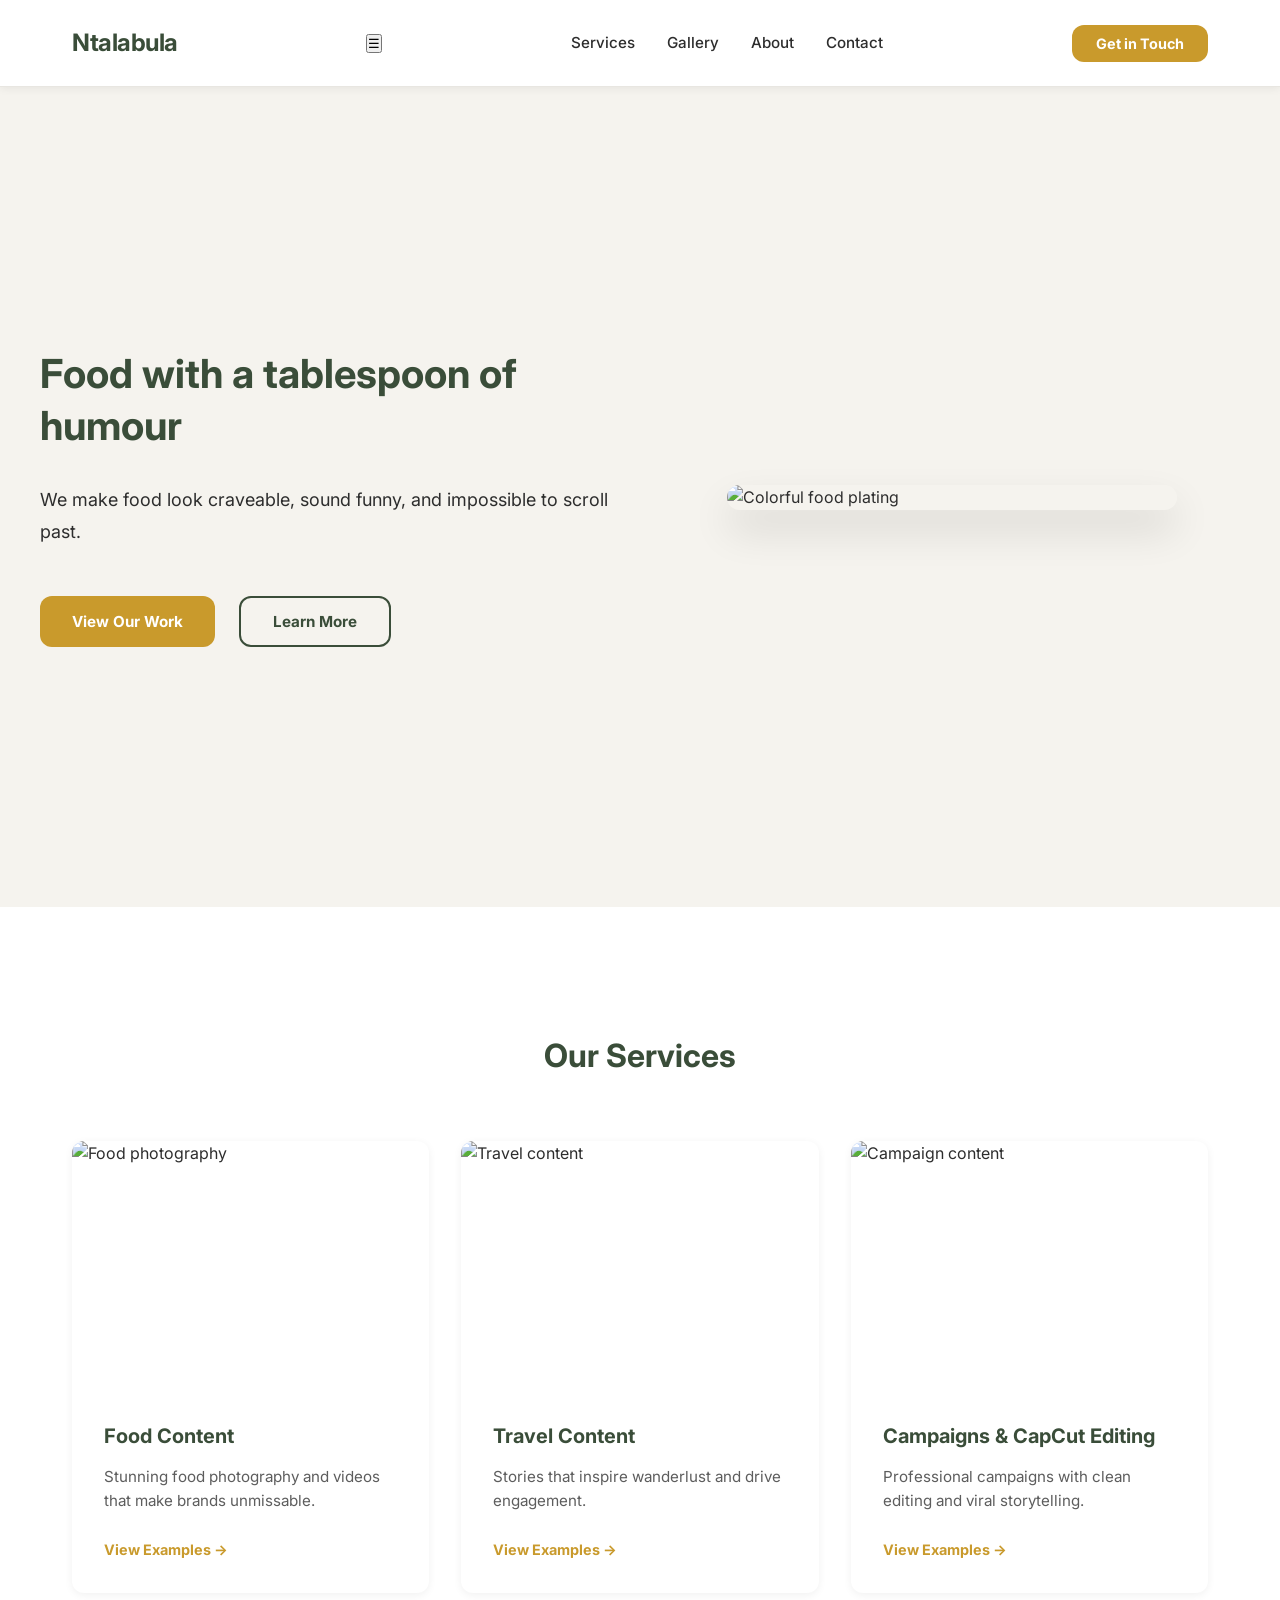
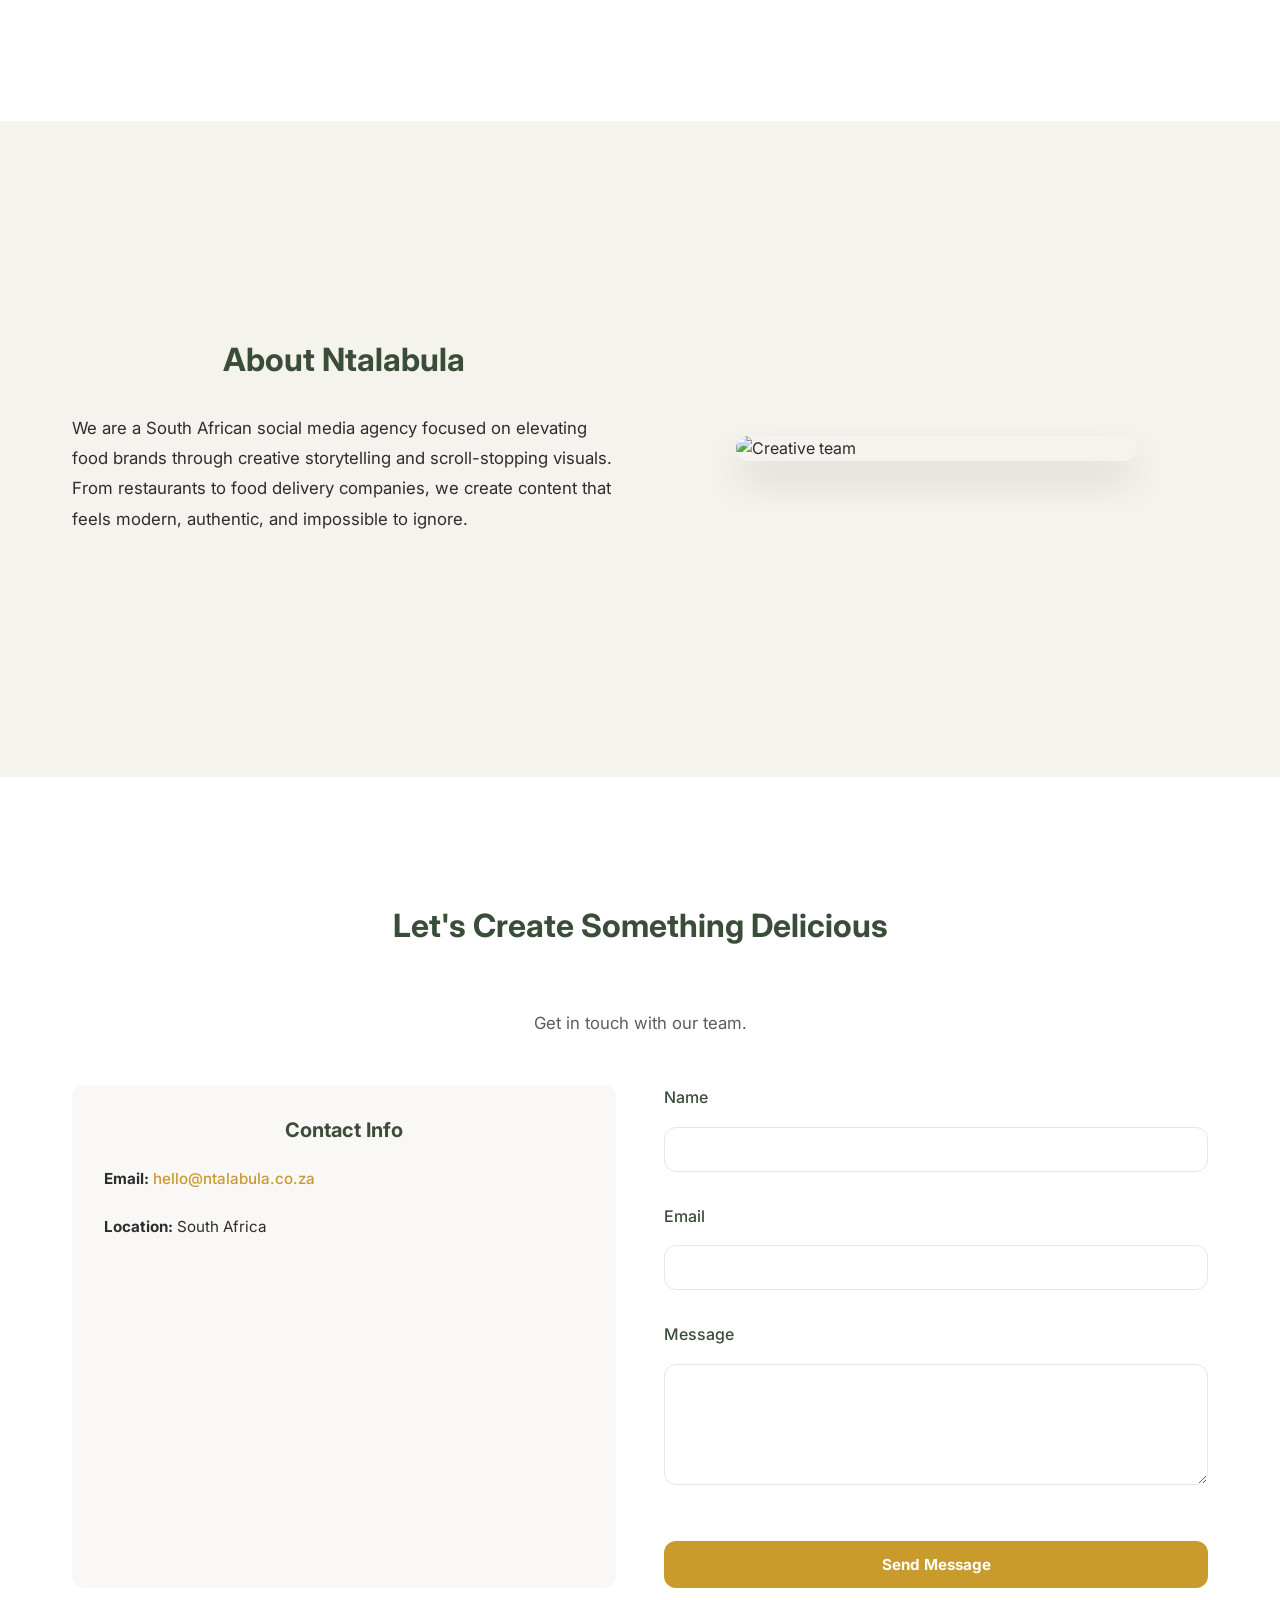
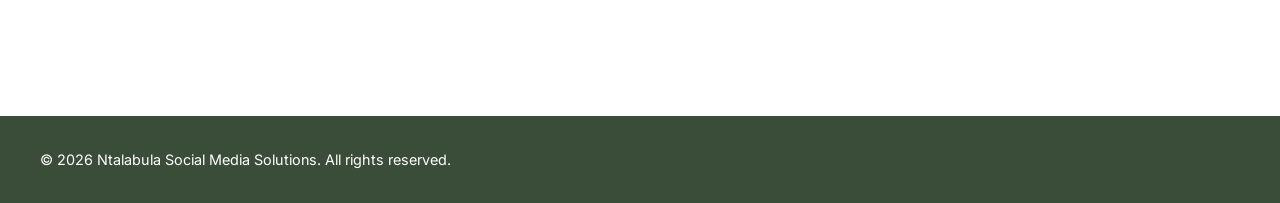
==== index.html @ 38049624 "Refactor HTML structure and comments for clarity" ====
<!DOCTYPE html>
<html lang="en">
<head>
    <meta charset="UTF-8">
    <meta name="viewport" content="width=device-width, initial-scale=1.0">
    <title>Ntalabula Social Media Solutions - Food Content Agency</title>

    <!-- Google Font -->
    <link rel="preconnect" href="https://fonts.googleapis.com">
    <link rel="preconnect" href="https://fonts.gstatic.com" crossorigin>
    <link href="https://fonts.googleapis.com/css2?family=Inter:wght@400;500;700&display=swap" rel="stylesheet">

    <!-- CSS -->
    <link rel="stylesheet" href="styles.css">
</head>

<body>

    <!-- HEADER -->
    <header class="header">
        <nav class="nav-container">

            <!-- Logo -->
            <div class="logo">Ntalabula</div>

            <!-- Hamburger Menu Button -->
            <button class="menu-toggle" id="menuToggle">
                ☰
            </button>

            <!-- Navigation Links -->
            <ul class="nav-links" id="navLinks">
                <li><a href="#services" class="nav-link">Services</a></li>
                <li><a href="gallery.html" class="nav-link">Gallery</a></li>
                <li><a href="#about" class="nav-link">About</a></li>
                <li><a href="#contact" class="nav-link">Contact</a></li>
            </ul>

            <!-- CTA Button -->
            <button
                class="cta-button"
                onclick="document.getElementById('contact').scrollIntoView({ behavior: 'smooth' })">
                Get in Touch
            </button>

        </nav>
    </header>

    <!-- HERO SECTION -->
    <section id="hero" class="hero">

        <div class="hero-wrapper">

            <!-- Hero Text -->
            <div class="hero-content">

                <h1 class="hero-title">
                    Food with a tablespoon of humour
                </h1>

                <p class="hero-subtitle">
                    We make food look craveable, sound funny,
                    and impossible to scroll past.
                </p>

                <div class="hero-buttons">

                    <button
                        class="btn-primary"
                        onclick="document.getElementById('services').scrollIntoView({ behavior: 'smooth' })">

                        View Our Work
                    </button>

                    <button
                        class="btn-secondary"
                        onclick="document.getElementById('about').scrollIntoView({ behavior: 'smooth' })">

                        Learn More
                    </button>

                </div>

            </div>

            <!-- Hero Image -->
            <div class="hero-image">

                <img
                    src="https://images.unsplash.com/photo-1495521821757-a1efb6729352?w=500&h=500&fit=crop"
                    alt="Colorful food plating"
                    class="hero-img">

            </div>

        </div>

    </section>

    <!-- SERVICES -->
    <section id="services" class="services">

        <div class="section-wrapper">

            <h2 class="section-title">Our Services</h2>

            <div class="services-grid">

                <!-- Card 1 -->
                <div class="service-card">

                    <img
                        src="https://images.unsplash.com/photo-1504674900149-731c6541e5d9?w=400&h=300&fit=crop"
                        alt="Food photography"
                        class="service-image">

                    <div class="service-content">

                        <h3 class="service-title">Food Content</h3>

                        <p class="service-description">
                            Stunning food photography and videos
                            that make brands unmissable.
                        </p>

                        <a href="gallery.html" class="service-link">
                            View Examples →
                        </a>

                    </div>

                </div>

                <!-- Card 2 -->
                <div class="service-card">

                    <img
                        src="https://images.unsplash.com/photo-1488646953014-85cb44e25828?w=400&h=300&fit=crop"
                        alt="Travel content"
                        class="service-image">

                    <div class="service-content">

                        <h3 class="service-title">Travel Content</h3>

                        <p class="service-description">
                            Stories that inspire wanderlust
                            and drive engagement.
                        </p>

                        <a href="gallery.html" class="service-link">
                            View Examples →
                        </a>

                    </div>

                </div>

                <!-- Card 3 -->
                <div class="service-card">

                    <img
                        src="https://images.unsplash.com/photo-1516738901601-eab0b2e9e6bd?w=400&h=300&fit=crop"
                        alt="Campaign content"
                        class="service-image">

                    <div class="service-content">

                        <h3 class="service-title">
                            Campaigns & CapCut Editing
                        </h3>

                        <p class="service-description">
                            Professional campaigns with
                            clean editing and viral storytelling.
                        </p>

                        <a href="gallery.html" class="service-link">
                            View Examples →
                        </a>

                    </div>

                </div>

            </div>

        </div>

    </section>

    <!-- ABOUT -->
    <section id="about" class="about">

        <div class="section-wrapper about-wrapper">

            <!-- Text -->
            <div class="about-content">

                <h2 class="section-title">
                    About Ntalabula
                </h2>

                <p class="about-text">

                    We are a South African social media agency
                    focused on elevating food brands through
                    creative storytelling and scroll-stopping visuals.

                    From restaurants to food delivery companies,
                    we create content that feels modern, authentic,
                    and impossible to ignore.

                </p>

            </div>

            <!-- Image -->
            <div class="about-visual">

                <img
                    src="https://images.unsplash.com/photo-1556740733-2da063256c94?w=500&h=500&fit=crop"
                    alt="Creative team"
                    class="about-img">

            </div>

        </div>

    </section>

    <!-- CONTACT -->
    <section id="contact" class="contact">

        <div class="section-wrapper contact-wrapper">

            <h2 class="section-title">
                Let's Create Something Delicious
            </h2>

            <p class="contact-subtitle">
                Get in touch with our team.
            </p>

            <div class="contact-content">

                <!-- Info -->
                <div class="contact-info">

                    <h3>Contact Info</h3>

                    <p>
                        <strong>Email:</strong>
                        <a href="mailto:hello@ntalabula.co.za">
                            hello@ntalabula.co.za
                        </a>
                    </p>

                    <p>
                        <strong>Location:</strong>
                        South Africa
                    </p>

                </div>

                <!-- Form -->
                <form class="contact-form" id="contactForm">

                    <div class="form-group">
                        <label for="name">Name</label>

                        <input
                            type="text"
                            id="name"
                            name="name"
                            required>
                    </div>

                    <div class="form-group">
                        <label for="email">Email</label>

                        <input
                            type="email"
                            id="email"
                            name="email"
                            required>
                    </div>

                    <div class="form-group">
                        <label for="message">Message</label>

                        <textarea
                            id="message"
                            name="message"
                            rows="5"
                            required>
                        </textarea>
                    </div>

                    <button type="submit" class="btn-primary">
                        Send Message
                    </button>

                </form>

            </div>

        </div>

    </section>

    <!-- FOOTER -->
    <footer class="footer">

        <div class="footer-content">

            <p>
                &copy; 2026 Ntalabula Social Media Solutions.
                All rights reserved.
            </p>

        </div>

    </footer>

    <!-- JavaScript -->
    <script src="script.js"></script>

</body>
</html>
---- styles.css ----
/* ============================================
   CSS Variables & Root Styles
   ============================================ */
:root {
    --color-bg: #F5F3EE;
    --color-heading: #3A4D39;
    --color-accent: #C99A2C;
    --color-text: #2D2D2D;
    --color-white: #FFFFFF;
    --color-light-grey: #F9F8F6;
    --color-border: #E8E6E1;
    
    --font-family: 'Inter', sans-serif;
    --font-weight-regular: 400;
    --font-weight-medium: 500;
    --font-weight-bold: 700;
    
    --spacing-xs: 8px;
    --spacing-sm: 16px;
    --spacing-md: 24px;
    --spacing-lg: 32px;
    --spacing-xl: 48px;
    --spacing-2xl: 64px;
    
    --border-radius: 12px;
    --transition: all 0.3s ease;
    --shadow-subtle: 0 2px 8px rgba(0, 0, 0, 0.06);
    --shadow-card: 0 4px 12px rgba(0, 0, 0, 0.08);
}

/* ============================================
   Reset & Global Styles
   ============================================ */
* {
    margin: 0;
    padding: 0;
    box-sizing: border-box;
}

html {
    scroll-behavior: smooth;
}

body {
    font-family: var(--font-family);
    font-size: 16px;
    font-weight: var(--font-weight-regular);
    line-height: 1.6;
    color: var(--color-text);
    background-color: var(--color-bg);
}

/* ============================================
   Typography
   ============================================ */
h1, h2, h3, h4, h5, h6 {
    font-weight: var(--font-weight-bold);
    color: var(--color-heading);
    line-height: 1.3;
    margin-bottom: var(--spacing-md);
}

h1 {
    font-size: 2.5rem;
}

h2 {
    font-size: 2rem;
}

h3 {
    font-size: 1.25rem;
}

p {
    margin-bottom: var(--spacing-md);
}

a {
    color: var(--color-accent);
    text-decoration: none;
    transition: var(--transition);
}

a:hover {
    opacity: 0.8;
}

/* ============================================
   Header & Navigation
   ============================================ */
.header {
    position: sticky;
    top: 0;
    z-index: 1000;
    background-color: var(--color-white);
    border-bottom: 1px solid var(--color-border);
    box-shadow: var(--shadow-subtle);
}

.nav-container {
    display: flex;
    justify-content: space-between;
    align-items: center;
    padding: var(--spacing-md) var(--spacing-lg);
    max-width: 1200px;
    margin: 0 auto;
}

.logo {
    font-size: 1.5rem;
    font-weight: var(--font-weight-bold);
    color: var(--color-heading);
    letter-spacing: -0.5px;
}

.nav-links {
    display: flex;
    list-style: none;
    gap: var(--spacing-lg);
    align-items: center;
}

.nav-link {
    font-size: 0.95rem;
    font-weight: var(--font-weight-medium);
    color: var(--color-text);
    transition: var(--transition);
}

.nav-link:hover {
    color: var(--color-accent);
}

.cta-button {
    background-color: var(--color-accent);
    color: var(--color-white);
    border: none;
    padding: 10px 24px;
    border-radius: var(--border-radius);
    font-weight: var(--font-weight-bold);
    font-size: 0.9rem;
    cursor: pointer;
    transition: var(--transition);
    font-family: var(--font-family);
}

.cta-button:hover {
    background-color: #b8892a;
    transform: translateY(-2px);
    box-shadow: var(--shadow-card);
}

.cta-button:active {
    transform: translateY(0);
}

/* ============================================
   Hero Section
   ============================================ */
.hero {
    padding: var(--spacing-2xl) var(--spacing-lg);
    background-color: var(--color-bg);
    display: flex;
    align-items: center;
    justify-content: center;
    min-height: calc(100vh - 80px);
}

.hero-wrapper {
    display: grid;
    grid-template-columns: 1fr 1fr;
    gap: var(--spacing-xl);
    align-items: center;
    max-width: 1200px;
    width: 100%;
}

.hero-content {
    max-width: 600px;
}

.hero-image {
    display: flex;
    align-items: center;
    justify-content: center;
}

.hero-img {
    width: 100%;
    max-width: 450px;
    height: auto;
    border-radius: 16px;
    box-shadow: 0 20px 40px rgba(0, 0, 0, 0.12);
    object-fit: cover;
}

.hero-title {
    margin-bottom: var(--spacing-lg);
    color: var(--color-heading);
}

.hero-title {
    margin-bottom: var(--spacing-lg);
    color: var(--color-heading);
}

.hero-subtitle {
    font-size: 1.125rem;
    color: var(--color-text);
    margin-bottom: var(--spacing-xl);
    line-height: 1.8;
}

.hero-buttons {
    display: flex;
    gap: var(--spacing-md);
    flex-wrap: wrap;
}

/* ============================================
   Buttons
   ============================================ */
.btn-primary, .btn-secondary {
    font-family: var(--font-family);
    font-weight: var(--font-weight-bold);
    font-size: 0.95rem;
    padding: 14px 32px;
    border-radius: var(--border-radius);
    border: none;
    cursor: pointer;
    transition: var(--transition);
    text-decoration: none;
    display: inline-block;
}

.btn-primary {
    background-color: var(--color-accent);
    color: var(--color-white);
}

.btn-primary:hover {
    background-color: #b8892a;
    transform: translateY(-2px);
    box-shadow: var(--shadow-card);
}

.btn-primary:active {
    transform: translateY(0);
}

.btn-secondary {
    background-color: transparent;
    color: var(--color-heading);
    border: 2px solid var(--color-heading);
}

.btn-secondary:hover {
    background-color: var(--color-heading);
    color: var(--color-white);
    transform: translateY(-2px);
}

.btn-secondary:active {
    transform: translateY(0);
}

/* ============================================
   Sections
   ============================================ */
.section-wrapper {
    max-width: 1200px;
    margin: 0 auto;
    padding: var(--spacing-2xl) var(--spacing-lg);
}

.section-title {
    text-align: center;
    margin-bottom: var(--spacing-2xl);
}

/* ============================================
   Services Section
   ============================================ */
.services {
    background-color: var(--color-white);
    padding: var(--spacing-2xl) 0;
}

.services-grid {
    display: grid;
    grid-template-columns: repeat(auto-fit, minmax(300px, 1fr));
    gap: var(--spacing-lg);
}

.service-card {
    background-color: var(--color-white);
    border-radius: var(--border-radius);
    box-shadow: var(--shadow-subtle);
    transition: var(--transition);
    overflow: hidden;
    display: flex;
    flex-direction: column;
}

.service-card:hover {
    transform: translateY(-8px);
    box-shadow: var(--shadow-card);
}

.service-image {
    width: 100%;
    height: 250px;
    object-fit: cover;
    display: block;
}

.service-content {
    padding: var(--spacing-lg);
    text-align: left;
    display: flex;
    flex-direction: column;
    flex-grow: 1;
}

.service-title {
    margin-bottom: var(--spacing-sm);
}

.service-description {
    font-size: 0.95rem;
    color: #5D5D5D;
    margin-bottom: var(--spacing-md);
}

.service-link {
    color: var(--color-accent);
    font-weight: var(--font-weight-bold);
    font-size: 0.9rem;
    text-decoration: none;
    display: inline-flex;
    align-items: center;
    transition: var(--transition);
    margin-top: auto;
}

.service-link:hover {
    transform: translateX(4px);
}

/* ============================================
   About Section
   ============================================ */
.about {
    background-color: var(--color-bg);
    padding: var(--spacing-2xl) 0;
}

.about-wrapper {
    display: grid;
    grid-template-columns: 1fr 1fr;
    gap: var(--spacing-xl);
    align-items: center;
}

.about-content h2 {
    margin-bottom: var(--spacing-lg);
}

.about-text {
    font-size: 1.05rem;
    line-height: 1.8;
    color: var(--color-text);
}

.about-visual {
    display: flex;
    align-items: center;
    justify-content: center;
    min-height: 400px;
}

.about-img {
    width: 100%;
    max-width: 400px;
    height: auto;
    border-radius: 16px;
    box-shadow: 0 20px 40px rgba(0, 0, 0, 0.12);
    object-fit: cover;
}

/* ============================================
   Contact Section
   ============================================ */
.contact {
    background-color: var(--color-white);
    padding: var(--spacing-2xl) 0;
}

.contact-wrapper {
    text-align: center;
}

.contact-subtitle {
    font-size: 1.05rem;
    color: #5D5D5D;
    margin-bottom: var(--spacing-xl);
}

.contact-content {
    display: grid;
    grid-template-columns: 1fr 1fr;
    gap: var(--spacing-xl);
    margin-top: var(--spacing-xl);
}

.contact-info {
    text-align: left;
    padding: var(--spacing-lg);
    background-color: var(--color-light-grey);
    border-radius: var(--border-radius);
}

.contact-info h3 {
    margin-bottom: var(--spacing-md);
    text-align: center;
}

.contact-info p {
    margin-bottom: var(--spacing-md);
    font-size: 0.95rem;
}

.contact-info a {
    color: var(--color-accent);
    font-weight: var(--font-weight-medium);
}

.map-container {
    width: 100%;
    display: flex;
    align-items: center;
    justify-content: center;
}

/* ============================================
   Gallery Page Styles
   ============================================ */
.gallery-header {
    background: linear-gradient(135deg, var(--color-bg) 0%, rgba(201, 154, 44, 0.05) 100%);
    padding: var(--spacing-2xl) var(--spacing-lg);
    text-align: center;
}

.gallery-title {
    margin-bottom: var(--spacing-md);
}

.gallery-subtitle {
    font-size: 1.05rem;
    color: #5D5D5D;
    max-width: 600px;
    margin: 0 auto;
}

.gallery-filters {
    background-color: var(--color-white);
    padding: var(--spacing-lg);
    border-bottom: 1px solid var(--color-border);
    position: sticky;
    top: 80px;
    z-index: 100;
}

.filter-tabs {
    display: flex;
    justify-content: center;
    gap: var(--spacing-md);
    flex-wrap: wrap;
}

.filter-tab {
    padding: 10px 20px;
    border: 2px solid var(--color-border);
    background-color: var(--color-white);
    color: var(--color-text);
    border-radius: var(--border-radius);
    font-weight: var(--font-weight-medium);
    font-size: 0.9rem;
    cursor: pointer;
    transition: var(--transition);
    font-family: var(--font-family);
}

.filter-tab:hover {
    border-color: var(--color-accent);
    color: var(--color-accent);
}

.filter-tab.active {
    background-color: var(--color-accent);
    color: var(--color-white);
    border-color: var(--color-accent);
}

.gallery-section {
    background-color: var(--color-bg);
    padding: var(--spacing-2xl) 0;
}

.gallery-grid {
    display: grid;
    grid-template-columns: repeat(auto-fill, minmax(300px, 1fr));
    gap: var(--spacing-lg);
}

.gallery-item {
    background-color: var(--color-white);
    border-radius: var(--border-radius);
    overflow: hidden;
    box-shadow: var(--shadow-subtle);
    transition: var(--transition);
    display: flex;
    flex-direction: column;
}

.gallery-item:hover {
    transform: translateY(-8px);
    box-shadow: var(--shadow-card);
}

.gallery-image-wrapper {
    position: relative;
    overflow: hidden;
    height: 280px;
}

.gallery-image {
    width: 100%;
    height: 100%;
    object-fit: cover;
    transition: var(--transition);
}

.gallery-item:hover .gallery-image {
    transform: scale(1.08);
}

.gallery-overlay {
    position: absolute;
    top: 0;
    left: 0;
    right: 0;
    bottom: 0;
    background-color: rgba(58, 77, 57, 0.7);
    display: flex;
    align-items: center;
    justify-content: center;
    opacity: 0;
    transition: var(--transition);
}

.gallery-item:hover .gallery-overlay {
    opacity: 1;
}

.gallery-label {
    background-color: var(--color-accent);
    color: var(--color-white);
    padding: 8px 16px;
    border-radius: 20px;
    font-weight: var(--font-weight-bold);
    font-size: 0.85rem;
}

.gallery-info {
    padding: var(--spacing-lg);
    flex-grow: 1;
    display: flex;
    flex-direction: column;
}

.gallery-info h3 {
    margin-bottom: var(--spacing-sm);
    font-size: 1.1rem;
}

.gallery-info p {
    font-size: 0.9rem;
    color: #5D5D5D;
    margin-bottom: 0;
}

.gallery-cta {
    background-color: var(--color-white);
    padding: var(--spacing-2xl) var(--spacing-lg);
    text-align: center;
}

.gallery-cta h2 {
    margin-bottom: var(--spacing-md);
}

.gallery-cta p {
    font-size: 1.05rem;
    color: #5D5D5D;
    margin-bottom: var(--spacing-xl);
    max-width: 600px;
    margin-left: auto;
    margin-right: auto;
}

/* ============================================
   Contact Form
   ============================================ */
.contact-form {
    text-align: left;
}

.form-group {
    margin-bottom: var(--spacing-lg);
    display: flex;
    flex-direction: column;
}

.form-group label {
    font-weight: var(--font-weight-medium);
    margin-bottom: var(--spacing-sm);
    color: var(--color-heading);
}

.form-group input,
.form-group textarea {
    padding: 12px 16px;
    border: 1px solid var(--color-border);
    border-radius: var(--border-radius);
    font-family: var(--font-family);
    font-size: 0.95rem;
    color: var(--color-text);
    transition: var(--transition);
    background-color: var(--color-white);
}

.form-group input:focus,
.form-group textarea:focus {
    outline: none;
    border-color: var(--color-accent);
    box-shadow: 0 0 0 3px rgba(201, 154, 44, 0.1);
}

.form-group textarea {
    resize: vertical;
    min-height: 120px;
}

.form-error {
    color: #d32f2f;
    font-size: 0.85rem;
    margin-top: var(--spacing-xs);
    display: none;
}

.form-error.active {
    display: block;
}

.form-success {
    color: #388e3c;
    font-size: 0.95rem;
    margin-top: var(--spacing-md);
    display: none;
}

.form-success.active {
    display: block;
}

.contact-form button {
    width: 100%;
    margin-top: var(--spacing-md);
}

/* ============================================
   Footer
   ============================================ */
.footer {
    background-color: var(--color-heading);
    color: var(--color-white);
    padding: var(--spacing-lg);
    text-align: center;
}

.footer-content {
    max-width: 1200px;
    margin: 0 auto;
    display: flex;
    justify-content: space-between;
    align-items: center;
    gap: var(--spacing-lg);
}

.footer-content p {
    margin-bottom: 0;
    font-size: 0.9rem;
}

.social-links {
    display: flex;
    gap: var(--spacing-md);
    justify-content: center;
}

.social-icon {
    display: inline-flex;
    align-items: center;
    justify-content: center;
    width: 40px;
    height: 40px;
    border-radius: 50%;
    background-color: rgba(255, 255, 255, 0.1);
    color: var(--color-white);
    transition: var(--transition);
}

.social-icon:hover {
    background-color: var(--color-accent);
}

/* ============================================
   Responsive Design (Mobile First)
   ============================================ */

/* Mobile adjustments */
@media (max-width: 768px) {
    h1 {
        font-size: 2rem;
    }

    h2 {
        font-size: 1.5rem;
    }

    h3 {
        font-size: 1.1rem;
    }

    .nav-container {
        flex-direction: column;
        gap: var(--spacing-md);
        padding: var(--spacing-md);
    }

    .nav-links {
        flex-direction: column;
        gap: var(--spacing-md);
        text-align: center;
    }

    .hero {
        padding: var(--spacing-xl) var(--spacing-md);
        min-height: auto;
    }

    .hero-wrapper {
        grid-template-columns: 1fr;
        gap: var(--spacing-lg);
    }

    .hero-buttons {
        flex-direction: column;
    }

    .btn-primary, .btn-secondary {
        width: 100%;
    }

    .section-wrapper {
        padding: var(--spacing-xl) var(--spacing-md);
    }

    .services-grid {
        grid-template-columns: 1fr;
        gap: var(--spacing-md);
    }

    .about-wrapper {
        grid-template-columns: 1fr;
        gap: var(--spacing-lg);
    }

    .about-visual {
        min-height: 300px;
    }

    .contact-content {
        grid-template-columns: 1fr;
        gap: var(--spacing-lg);
    }

    .footer-content {
        flex-direction: column;
        gap: var(--spacing-lg);
    }

    .gallery-grid {
        grid-template-columns: repeat(auto-fill, minmax(250px, 1fr));
        gap: var(--spacing-md);
    }

    .gallery-image-wrapper {
        height: 220px;
    }

    .filter-tabs {
        gap: var(--spacing-sm);
    }

    .filter-tab {
        padding: 8px 16px;
        font-size: 0.85rem;
    }
}

/* Extra small devices */
@media (max-width: 480px) {
    :root {
        --spacing-lg: 24px;
        --spacing-xl: 32px;
        --spacing-2xl: 48px;
    }

    h1 {
        font-size: 1.75rem;
    }

    h2 {
        font-size: 1.3rem;
    }

    .logo {
        font-size: 1.25rem;
    }

    .hero-subtitle {
        font-size: 1rem;
    }

    .cta-button {
        padding: 10px 16px;
        font-size: 0.85rem;
    }

    .btn-primary, .btn-secondary {
        padding: 12px 24px;
        font-size: 0.9rem;
    }

    .hero-wrapper {
        grid-template-columns: 1fr;
    }

    .hero-img {
        max-width: 100%;
    }

    .gallery-grid {
        grid-template-columns: 1fr;
    }

    .gallery-image-wrapper {
        height: 250px;
    }
}
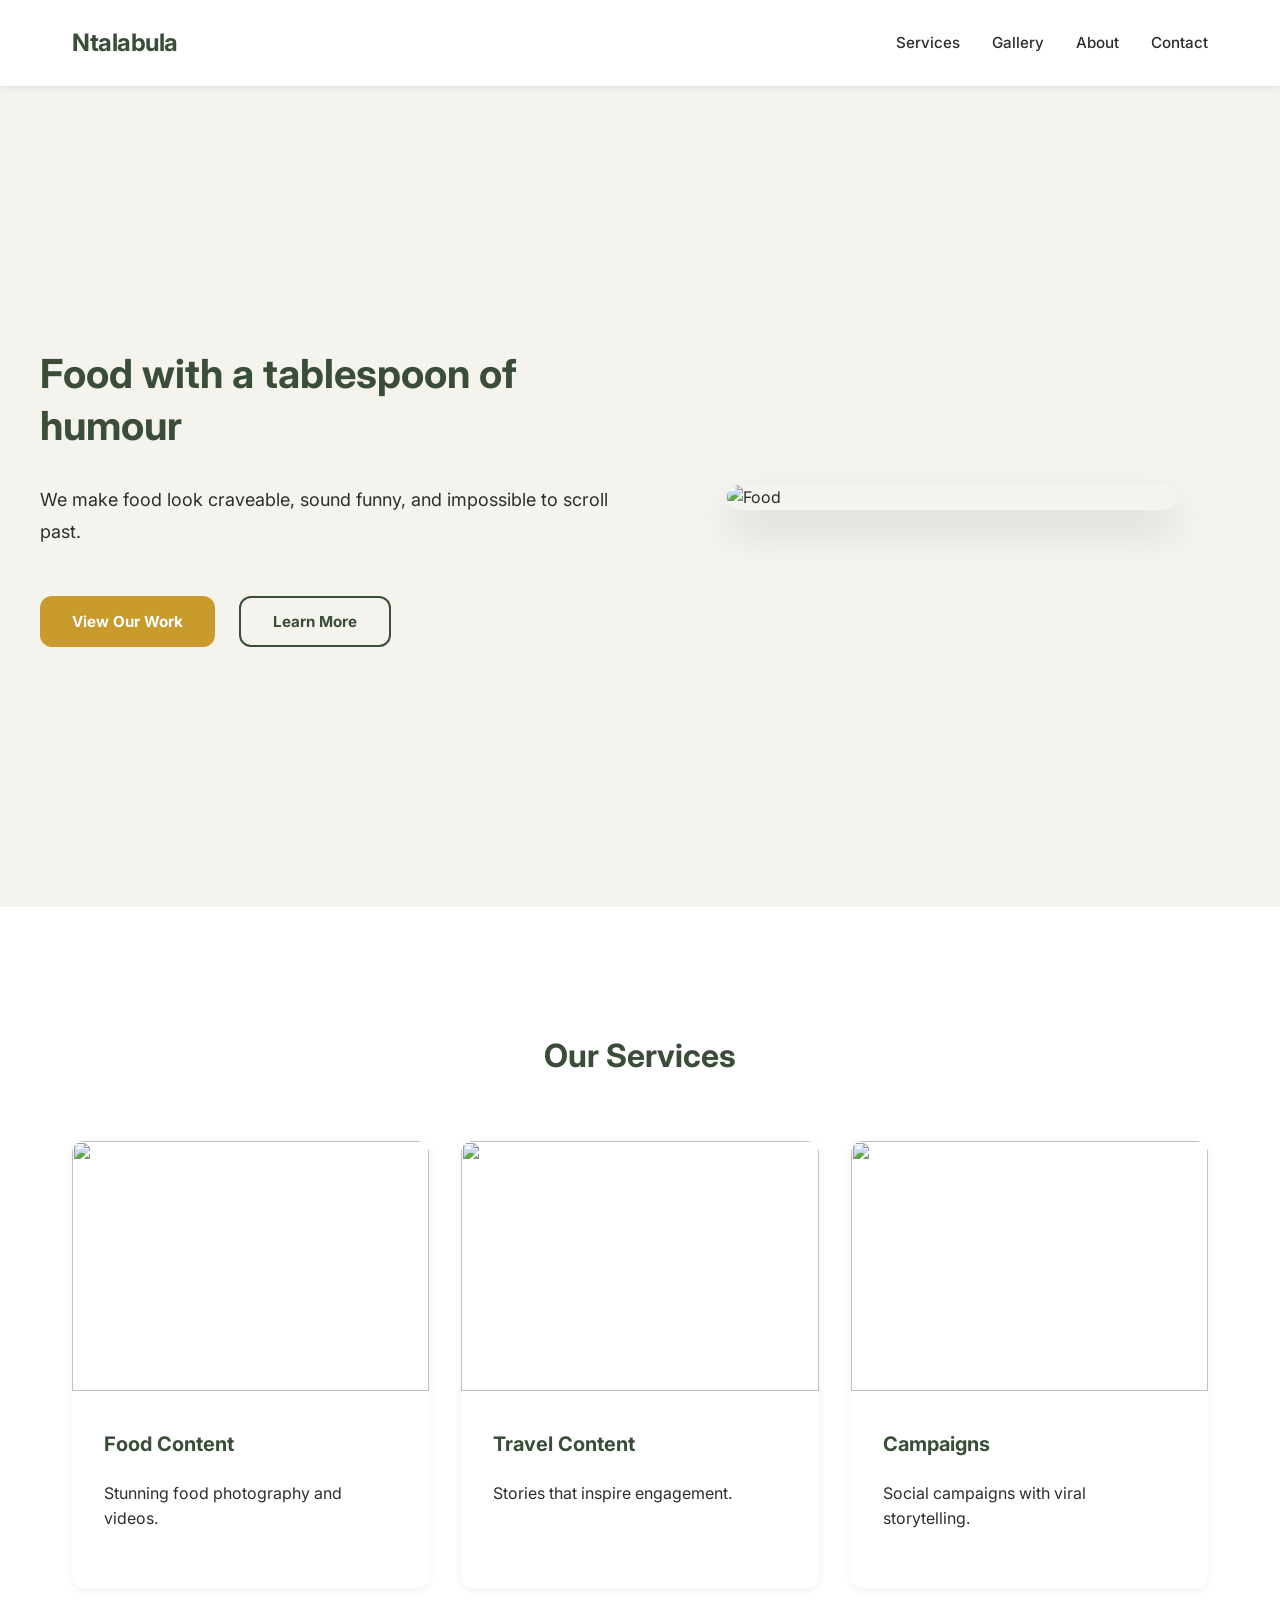
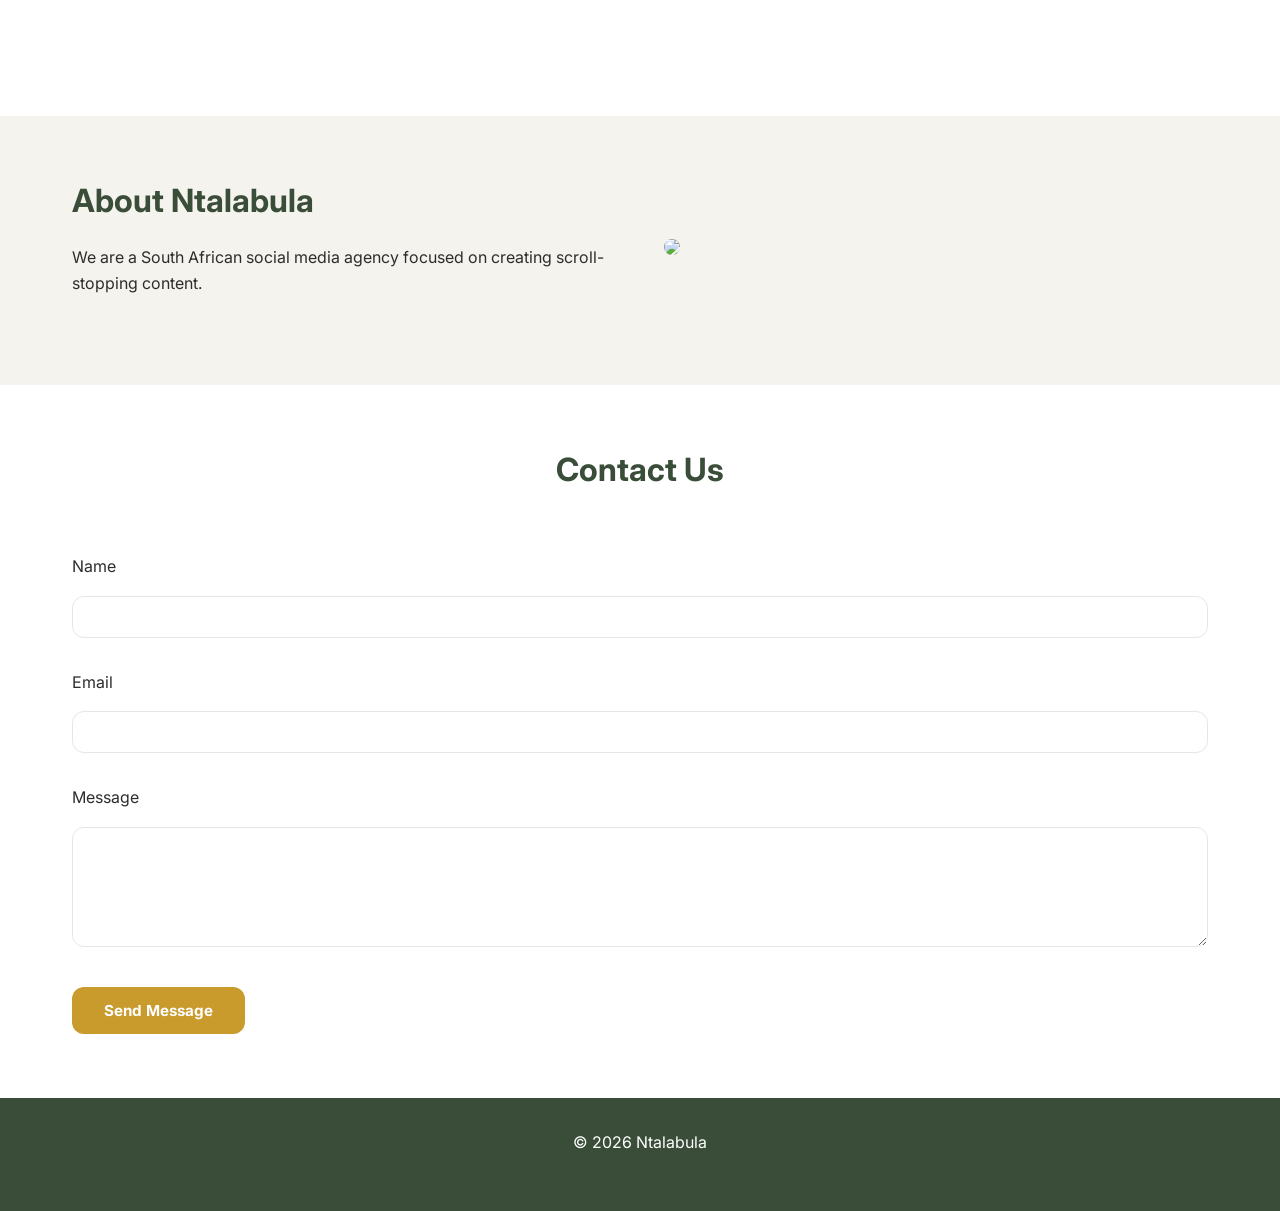
==== commit d7023536: "Refactor index.html for improved structure and content" ====
--- a/index.html
+++ b/index.html
@@ -3,55 +3,72 @@
 <head>
     <meta charset="UTF-8">
     <meta name="viewport" content="width=device-width, initial-scale=1.0">
-    <title>Ntalabula Social Media Solutions - Food Content Agency</title>
-
-    <!-- Google Font -->
+    <title>Ntalabula</title>
+
+    <link rel="stylesheet" href="styles.css">
+
     <link rel="preconnect" href="https://fonts.googleapis.com">
     <link rel="preconnect" href="https://fonts.gstatic.com" crossorigin>
+
     <link href="https://fonts.googleapis.com/css2?family=Inter:wght@400;500;700&display=swap" rel="stylesheet">
-
-    <!-- CSS -->
-    <link rel="stylesheet" href="styles.css">
 </head>
 
 <body>
 
     <!-- HEADER -->
     <header class="header">
+
         <nav class="nav-container">
 
             <!-- Logo -->
-            <div class="logo">Ntalabula</div>
-
-            <!-- Hamburger Menu Button -->
+            <div class="logo">
+                Ntalabula
+            </div>
+
+            <!-- Hamburger -->
             <button class="menu-toggle" id="menuToggle">
                 ☰
             </button>
 
-            <!-- Navigation Links -->
+            <!-- Navigation -->
             <ul class="nav-links" id="navLinks">
-                <li><a href="#services" class="nav-link">Services</a></li>
-                <li><a href="gallery.html" class="nav-link">Gallery</a></li>
-                <li><a href="#about" class="nav-link">About</a></li>
-                <li><a href="#contact" class="nav-link">Contact</a></li>
+
+                <li>
+                    <a href="#services" class="nav-link">
+                        Services
+                    </a>
+                </li>
+
+                <li>
+                    <a href="#gallery" class="nav-link">
+                        Gallery
+                    </a>
+                </li>
+
+                <li>
+                    <a href="#about" class="nav-link">
+                        About
+                    </a>
+                </li>
+
+                <li>
+                    <a href="#contact" class="nav-link">
+                        Contact
+                    </a>
+                </li>
+
             </ul>
 
-            <!-- CTA Button -->
-            <button
-                class="cta-button"
-                onclick="document.getElementById('contact').scrollIntoView({ behavior: 'smooth' })">
-                Get in Touch
-            </button>
-
         </nav>
+
     </header>
 
-    <!-- HERO SECTION -->
-    <section id="hero" class="hero">
+    <!-- HERO -->
+    <section class="hero">
 
         <div class="hero-wrapper">
 
-            <!-- Hero Text -->
+            <!-- Text -->
             <div class="hero-content">
 
                 <h1 class="hero-title">
@@ -65,17 +82,11 @@
 
                 <div class="hero-buttons">
 
-                    <button
-                        class="btn-primary"
-                        onclick="document.getElementById('services').scrollIntoView({ behavior: 'smooth' })">
-
+                    <button class="btn-primary">
                         View Our Work
                     </button>
 
-                    <button
-                        class="btn-secondary"
-                        onclick="document.getElementById('about').scrollIntoView({ behavior: 'smooth' })">
-
+                    <button class="btn-secondary">
                         Learn More
                     </button>
 
@@ -83,12 +94,12 @@
 
             </div>
 
-            <!-- Hero Image -->
+            <!-- Image -->
             <div class="hero-image">
 
                 <img
-                    src="https://images.unsplash.com/photo-1495521821757-a1efb6729352?w=500&h=500&fit=crop"
-                    alt="Colorful food plating"
+                    src="https://images.unsplash.com/photo-1495521821757-a1efb6729352?w=900"
+                    alt="Food"
                     class="hero-img">
 
             </div>
@@ -98,87 +109,66 @@
     </section>
 
     <!-- SERVICES -->
-    <section id="services" class="services">
+    <section class="services" id="services">
 
         <div class="section-wrapper">
 
-            <h2 class="section-title">Our Services</h2>
+            <h2 class="section-title">
+                Our Services
+            </h2>
 
             <div class="services-grid">
 
-                <!-- Card 1 -->
                 <div class="service-card">
 
                     <img
-                        src="https://images.unsplash.com/photo-1504674900149-731c6541e5d9?w=400&h=300&fit=crop"
-                        alt="Food photography"
+                        src="https://images.unsplash.com/photo-1504674900149-731c6541e5d9?w=800"
                         class="service-image">
 
                     <div class="service-content">
 
-                        <h3 class="service-title">Food Content</h3>
-
-                        <p class="service-description">
-                            Stunning food photography and videos
-                            that make brands unmissable.
+                        <h3>Food Content</h3>
+
+                        <p>
+                            Stunning food photography and videos.
                         </p>
 
-                        <a href="gallery.html" class="service-link">
-                            View Examples →
-                        </a>
-
                     </div>
 
                 </div>
 
-                <!-- Card 2 -->
                 <div class="service-card">
 
                     <img
-                        src="https://images.unsplash.com/photo-1488646953014-85cb44e25828?w=400&h=300&fit=crop"
-                        alt="Travel content"
+                        src="https://images.unsplash.com/photo-1488646953014-85cb44e25828?w=800"
                         class="service-image">
 
                     <div class="service-content">
 
-                        <h3 class="service-title">Travel Content</h3>
-
-                        <p class="service-description">
-                            Stories that inspire wanderlust
-                            and drive engagement.
+                        <h3>Travel Content</h3>
+
+                        <p>
+                            Stories that inspire engagement.
                         </p>
 
-                        <a href="gallery.html" class="service-link">
-                            View Examples →
-                        </a>
-
                     </div>
 
                 </div>
 
-                <!-- Card 3 -->
                 <div class="service-card">
 
                     <img
-                        src="https://images.unsplash.com/photo-1516738901601-eab0b2e9e6bd?w=400&h=300&fit=crop"
-                        alt="Campaign content"
+                        src="https://images.unsplash.com/photo-1516738901601-eab0b2e9e6bd?w=800"
                         class="service-image">
 
                     <div class="service-content">
 
-                        <h3 class="service-title">
-                            Campaigns & CapCut Editing
-                        </h3>
-
-                        <p class="service-description">
-                            Professional campaigns with
-                            clean editing and viral storytelling.
+                        <h3>Campaigns</h3>
+
+                        <p>
+                            Social campaigns with viral storytelling.
                         </p>
 
-                        <a href="gallery.html" class="service-link">
-                            View Examples →
-                        </a>
-
                     </div>
 
                 </div>
@@ -190,37 +180,27 @@
     </section>
 
     <!-- ABOUT -->
-    <section id="about" class="about">
+    <section class="about" id="about">
 
         <div class="section-wrapper about-wrapper">
 
-            <!-- Text -->
-            <div class="about-content">
-
-                <h2 class="section-title">
+            <div>
+
+                <h2>
                     About Ntalabula
                 </h2>
 
-                <p class="about-text">
-
+                <p>
                     We are a South African social media agency
-                    focused on elevating food brands through
-                    creative storytelling and scroll-stopping visuals.
-
-                    From restaurants to food delivery companies,
-                    we create content that feels modern, authentic,
-                    and impossible to ignore.
-
+                    focused on creating scroll-stopping content.
                 </p>
 
             </div>
 
-            <!-- Image -->
-            <div class="about-visual">
+            <div>
 
                 <img
-                    src="https://images.unsplash.com/photo-1556740733-2da063256c94?w=500&h=500&fit=crop"
-                    alt="Creative team"
+                    src="https://images.unsplash.com/photo-1556740733-2da063256c94?w=900"
                     class="about-img">
 
             </div>
@@ -230,80 +210,45 @@
     </section>
 
     <!-- CONTACT -->
-    <section id="contact" class="contact">
-
-        <div class="section-wrapper contact-wrapper">
+    <section class="contact" id="contact">
+
+        <div class="section-wrapper">
 
             <h2 class="section-title">
-                Let's Create Something Delicious
+                Contact Us
             </h2>
 
-            <p class="contact-subtitle">
-                Get in touch with our team.
-            </p>
-
-            <div class="contact-content">
-
-                <!-- Info -->
-                <div class="contact-info">
-
-                    <h3>Contact Info</h3>
-
-                    <p>
-                        <strong>Email:</strong>
-                        <a href="mailto:hello@ntalabula.co.za">
-                            hello@ntalabula.co.za
-                        </a>
-                    </p>
-
-                    <p>
-                        <strong>Location:</strong>
-                        South Africa
-                    </p>
-
-                </div>
-
-                <!-- Form -->
-                <form class="contact-form" id="contactForm">
-
-                    <div class="form-group">
-                        <label for="name">Name</label>
-
-                        <input
-                            type="text"
-                            id="name"
-                            name="name"
-                            required>
-                    </div>
-
-                    <div class="form-group">
-                        <label for="email">Email</label>
-
-                        <input
-                            type="email"
-                            id="email"
-                            name="email"
-                            required>
-                    </div>
-
-                    <div class="form-group">
-                        <label for="message">Message</label>
-
-                        <textarea
-                            id="message"
-                            name="message"
-                            rows="5"
-                            required>
-                        </textarea>
-                    </div>
-
-                    <button type="submit" class="btn-primary">
-                        Send Message
-                    </button>
-
-                </form>
-
-            </div>
+            <form class="contact-form" id="contactForm">
+
+                <div class="form-group">
+
+                    <label>Name</label>
+
+                    <input type="text" id="name">
+
+                </div>
+
+                <div class="form-group">
+
+                    <label>Email</label>
+
+                    <input type="email" id="email">
+
+                </div>
+
+                <div class="form-group">
+
+                    <label>Message</label>
+
+                    <textarea id="message"></textarea>
+
+                </div>
+
+                <button class="btn-primary">
+                    Send Message
+                </button>
+
+            </form>
 
         </div>
 
@@ -312,18 +257,12 @@
     <!-- FOOTER -->
     <footer class="footer">
 
-        <div class="footer-content">
-
-            <p>
-                &copy; 2026 Ntalabula Social Media Solutions.
-                All rights reserved.
-            </p>
-
-        </div>
+        <p>
+            © 2026 Ntalabula
+        </p>
 
     </footer>
 
-    <!-- JavaScript -->
     <script src="script.js"></script>
 
 </body>
--- a/styles.css
+++ b/styles.css
@@ -1,6 +1,7 @@
 /* ============================================
    CSS Variables & Root Styles
    ============================================ */
+
 :root {
     --color-bg: #F5F3EE;
     --color-heading: #3A4D39;
@@ -9,21 +10,22 @@
     --color-white: #FFFFFF;
     --color-light-grey: #F9F8F6;
     --color-border: #E8E6E1;
-    
+
     --font-family: 'Inter', sans-serif;
     --font-weight-regular: 400;
     --font-weight-medium: 500;
     --font-weight-bold: 700;
-    
+
     --spacing-xs: 8px;
     --spacing-sm: 16px;
     --spacing-md: 24px;
     --spacing-lg: 32px;
     --spacing-xl: 48px;
     --spacing-2xl: 64px;
-    
+
     --border-radius: 12px;
     --transition: all 0.3s ease;
+
     --shadow-subtle: 0 2px 8px rgba(0, 0, 0, 0.06);
     --shadow-card: 0 4px 12px rgba(0, 0, 0, 0.08);
 }
@@ -31,6 +33,7 @@
 /* ============================================
    Reset & Global Styles
    ============================================ */
+
 * {
     margin: 0;
     padding: 0;
@@ -53,7 +56,13 @@
 /* ============================================
    Typography
    ============================================ */
-h1, h2, h3, h4, h5, h6 {
+
+h1,
+h2,
+h3,
+h4,
+h5,
+h6 {
     font-weight: var(--font-weight-bold);
     color: var(--color-heading);
     line-height: 1.3;
@@ -89,6 +98,7 @@
 /* ============================================
    Header & Navigation
    ============================================ */
+
 .header {
     position: sticky;
     top: 0;
@@ -105,6 +115,7 @@
     padding: var(--spacing-md) var(--spacing-lg);
     max-width: 1200px;
     margin: 0 auto;
+    position: relative;
 }
 
 .logo {
@@ -114,6 +125,19 @@
     letter-spacing: -0.5px;
 }
 
+/* Hamburger Button */
+
+.menu-toggle {
+    display: none;
+    background: none;
+    border: none;
+    font-size: 2rem;
+    cursor: pointer;
+    color: var(--color-heading);
+}
+
+/* Nav Links */
+
 .nav-links {
     display: flex;
     list-style: none;
@@ -131,6 +155,8 @@
 .nav-link:hover {
     color: var(--color-accent);
 }
+
+/* CTA Button */
 
 .cta-button {
     background-color: var(--color-accent);
@@ -151,13 +177,10 @@
     box-shadow: var(--shadow-card);
 }
 
-.cta-button:active {
-    transform: translateY(0);
-}
-
 /* ============================================
    Hero Section
    ============================================ */
+
 .hero {
     padding: var(--spacing-2xl) var(--spacing-lg);
     background-color: var(--color-bg);
@@ -189,7 +212,6 @@
 .hero-img {
     width: 100%;
     max-width: 450px;
-    height: auto;
     border-radius: 16px;
     box-shadow: 0 20px 40px rgba(0, 0, 0, 0.12);
     object-fit: cover;
@@ -197,17 +219,10 @@
 
 .hero-title {
     margin-bottom: var(--spacing-lg);
-    color: var(--color-heading);
-}
-
-.hero-title {
-    margin-bottom: var(--spacing-lg);
-    color: var(--color-heading);
 }
 
 .hero-subtitle {
     font-size: 1.125rem;
-    color: var(--color-text);
     margin-bottom: var(--spacing-xl);
     line-height: 1.8;
 }
@@ -221,7 +236,9 @@
 /* ============================================
    Buttons
    ============================================ */
-.btn-primary, .btn-secondary {
+
+.btn-primary,
+.btn-secondary {
     font-family: var(--font-family);
     font-weight: var(--font-weight-bold);
     font-size: 0.95rem;
@@ -230,8 +247,6 @@
     border: none;
     cursor: pointer;
     transition: var(--transition);
-    text-decoration: none;
-    display: inline-block;
 }
 
 .btn-primary {
@@ -242,11 +257,6 @@
 .btn-primary:hover {
     background-color: #b8892a;
     transform: translateY(-2px);
-    box-shadow: var(--shadow-card);
-}
-
-.btn-primary:active {
-    transform: translateY(0);
 }
 
 .btn-secondary {
@@ -258,16 +268,12 @@
 .btn-secondary:hover {
     background-color: var(--color-heading);
     color: var(--color-white);
-    transform: translateY(-2px);
-}
-
-.btn-secondary:active {
-    transform: translateY(0);
 }
 
 /* ============================================
    Sections
    ============================================ */
+
 .section-wrapper {
     max-width: 1200px;
     margin: 0 auto;
@@ -280,8 +286,9 @@
 }
 
 /* ============================================
-   Services Section
-   ============================================ */
+   Services
+   ============================================ */
+
 .services {
     background-color: var(--color-white);
     padding: var(--spacing-2xl) 0;
@@ -296,11 +303,9 @@
 .service-card {
     background-color: var(--color-white);
     border-radius: var(--border-radius);
+    overflow: hidden;
     box-shadow: var(--shadow-subtle);
     transition: var(--transition);
-    overflow: hidden;
-    display: flex;
-    flex-direction: column;
 }
 
 .service-card:hover {
@@ -312,48 +317,22 @@
     width: 100%;
     height: 250px;
     object-fit: cover;
-    display: block;
 }
 
 .service-content {
     padding: var(--spacing-lg);
-    text-align: left;
-    display: flex;
-    flex-direction: column;
-    flex-grow: 1;
-}
-
-.service-title {
-    margin-bottom: var(--spacing-sm);
-}
-
-.service-description {
-    font-size: 0.95rem;
-    color: #5D5D5D;
-    margin-bottom: var(--spacing-md);
 }
 
 .service-link {
-    color: var(--color-accent);
     font-weight: var(--font-weight-bold);
-    font-size: 0.9rem;
-    text-decoration: none;
-    display: inline-flex;
-    align-items: center;
-    transition: var(--transition);
-    margin-top: auto;
-}
-
-.service-link:hover {
-    transform: translateX(4px);
-}
-
-/* ============================================
-   About Section
-   ============================================ */
+}
+
+/* ============================================
+   About
+   ============================================ */
+
 .about {
     background-color: var(--color-bg);
-    padding: var(--spacing-2xl) 0;
 }
 
 .about-wrapper {
@@ -363,301 +342,62 @@
     align-items: center;
 }
 
-.about-content h2 {
-    margin-bottom: var(--spacing-lg);
-}
-
-.about-text {
-    font-size: 1.05rem;
-    line-height: 1.8;
-    color: var(--color-text);
-}
-
-.about-visual {
-    display: flex;
-    align-items: center;
-    justify-content: center;
-    min-height: 400px;
-}
-
 .about-img {
     width: 100%;
-    max-width: 400px;
-    height: auto;
     border-radius: 16px;
-    box-shadow: 0 20px 40px rgba(0, 0, 0, 0.12);
-    object-fit: cover;
-}
-
-/* ============================================
-   Contact Section
-   ============================================ */
+}
+
+/* ============================================
+   Contact
+   ============================================ */
+
 .contact {
     background-color: var(--color-white);
-    padding: var(--spacing-2xl) 0;
-}
-
-.contact-wrapper {
-    text-align: center;
-}
-
-.contact-subtitle {
-    font-size: 1.05rem;
-    color: #5D5D5D;
-    margin-bottom: var(--spacing-xl);
 }
 
 .contact-content {
     display: grid;
     grid-template-columns: 1fr 1fr;
     gap: var(--spacing-xl);
-    margin-top: var(--spacing-xl);
 }
 
 .contact-info {
-    text-align: left;
+    background-color: var(--color-light-grey);
     padding: var(--spacing-lg);
-    background-color: var(--color-light-grey);
     border-radius: var(--border-radius);
 }
 
-.contact-info h3 {
-    margin-bottom: var(--spacing-md);
-    text-align: center;
-}
-
-.contact-info p {
-    margin-bottom: var(--spacing-md);
-    font-size: 0.95rem;
-}
-
-.contact-info a {
-    color: var(--color-accent);
-    font-weight: var(--font-weight-medium);
-}
-
-.map-container {
-    width: 100%;
-    display: flex;
-    align-items: center;
-    justify-content: center;
-}
-
-/* ============================================
-   Gallery Page Styles
-   ============================================ */
-.gallery-header {
-    background: linear-gradient(135deg, var(--color-bg) 0%, rgba(201, 154, 44, 0.05) 100%);
-    padding: var(--spacing-2xl) var(--spacing-lg);
-    text-align: center;
-}
-
-.gallery-title {
-    margin-bottom: var(--spacing-md);
-}
-
-.gallery-subtitle {
-    font-size: 1.05rem;
-    color: #5D5D5D;
-    max-width: 600px;
-    margin: 0 auto;
-}
-
-.gallery-filters {
-    background-color: var(--color-white);
-    padding: var(--spacing-lg);
-    border-bottom: 1px solid var(--color-border);
-    position: sticky;
-    top: 80px;
-    z-index: 100;
-}
-
-.filter-tabs {
-    display: flex;
-    justify-content: center;
-    gap: var(--spacing-md);
-    flex-wrap: wrap;
-}
-
-.filter-tab {
-    padding: 10px 20px;
-    border: 2px solid var(--color-border);
-    background-color: var(--color-white);
-    color: var(--color-text);
-    border-radius: var(--border-radius);
-    font-weight: var(--font-weight-medium);
-    font-size: 0.9rem;
-    cursor: pointer;
-    transition: var(--transition);
-    font-family: var(--font-family);
-}
-
-.filter-tab:hover {
-    border-color: var(--color-accent);
-    color: var(--color-accent);
-}
-
-.filter-tab.active {
-    background-color: var(--color-accent);
-    color: var(--color-white);
-    border-color: var(--color-accent);
-}
-
-.gallery-section {
-    background-color: var(--color-bg);
-    padding: var(--spacing-2xl) 0;
-}
-
-.gallery-grid {
-    display: grid;
-    grid-template-columns: repeat(auto-fill, minmax(300px, 1fr));
-    gap: var(--spacing-lg);
-}
-
-.gallery-item {
-    background-color: var(--color-white);
-    border-radius: var(--border-radius);
-    overflow: hidden;
-    box-shadow: var(--shadow-subtle);
-    transition: var(--transition);
-    display: flex;
-    flex-direction: column;
-}
-
-.gallery-item:hover {
-    transform: translateY(-8px);
-    box-shadow: var(--shadow-card);
-}
-
-.gallery-image-wrapper {
-    position: relative;
-    overflow: hidden;
-    height: 280px;
-}
-
-.gallery-image {
-    width: 100%;
-    height: 100%;
-    object-fit: cover;
-    transition: var(--transition);
-}
-
-.gallery-item:hover .gallery-image {
-    transform: scale(1.08);
-}
-
-.gallery-overlay {
-    position: absolute;
-    top: 0;
-    left: 0;
-    right: 0;
-    bottom: 0;
-    background-color: rgba(58, 77, 57, 0.7);
-    display: flex;
-    align-items: center;
-    justify-content: center;
-    opacity: 0;
-    transition: var(--transition);
-}
-
-.gallery-item:hover .gallery-overlay {
-    opacity: 1;
-}
-
-.gallery-label {
-    background-color: var(--color-accent);
-    color: var(--color-white);
-    padding: 8px 16px;
-    border-radius: 20px;
-    font-weight: var(--font-weight-bold);
-    font-size: 0.85rem;
-}
-
-.gallery-info {
-    padding: var(--spacing-lg);
-    flex-grow: 1;
-    display: flex;
-    flex-direction: column;
-}
-
-.gallery-info h3 {
-    margin-bottom: var(--spacing-sm);
-    font-size: 1.1rem;
-}
-
-.gallery-info p {
-    font-size: 0.9rem;
-    color: #5D5D5D;
-    margin-bottom: 0;
-}
-
-.gallery-cta {
-    background-color: var(--color-white);
-    padding: var(--spacing-2xl) var(--spacing-lg);
-    text-align: center;
-}
-
-.gallery-cta h2 {
-    margin-bottom: var(--spacing-md);
-}
-
-.gallery-cta p {
-    font-size: 1.05rem;
-    color: #5D5D5D;
-    margin-bottom: var(--spacing-xl);
-    max-width: 600px;
-    margin-left: auto;
-    margin-right: auto;
-}
-
 /* ============================================
    Contact Form
    ============================================ */
-.contact-form {
-    text-align: left;
-}
 
 .form-group {
     margin-bottom: var(--spacing-lg);
-    display: flex;
-    flex-direction: column;
 }
 
 .form-group label {
-    font-weight: var(--font-weight-medium);
+    display: block;
     margin-bottom: var(--spacing-sm);
-    color: var(--color-heading);
 }
 
 .form-group input,
 .form-group textarea {
+    width: 100%;
     padding: 12px 16px;
+    border-radius: var(--border-radius);
     border: 1px solid var(--color-border);
-    border-radius: var(--border-radius);
     font-family: var(--font-family);
-    font-size: 0.95rem;
-    color: var(--color-text);
-    transition: var(--transition);
-    background-color: var(--color-white);
-}
-
-.form-group input:focus,
-.form-group textarea:focus {
-    outline: none;
-    border-color: var(--color-accent);
-    box-shadow: 0 0 0 3px rgba(201, 154, 44, 0.1);
 }
 
 .form-group textarea {
+    min-height: 120px;
     resize: vertical;
-    min-height: 120px;
 }
 
 .form-error {
-    color: #d32f2f;
+    display: none;
+    color: red;
     font-size: 0.85rem;
-    margin-top: var(--spacing-xs);
-    display: none;
 }
 
 .form-error.active {
@@ -665,24 +405,18 @@
 }
 
 .form-success {
-    color: #388e3c;
-    font-size: 0.95rem;
-    margin-top: var(--spacing-md);
     display: none;
+    color: green;
 }
 
 .form-success.active {
     display: block;
 }
 
-.contact-form button {
-    width: 100%;
-    margin-top: var(--spacing-md);
-}
-
 /* ============================================
    Footer
    ============================================ */
+
 .footer {
     background-color: var(--color-heading);
     color: var(--color-white);
@@ -690,48 +424,12 @@
     text-align: center;
 }
 
-.footer-content {
-    max-width: 1200px;
-    margin: 0 auto;
-    display: flex;
-    justify-content: space-between;
-    align-items: center;
-    gap: var(--spacing-lg);
-}
-
-.footer-content p {
-    margin-bottom: 0;
-    font-size: 0.9rem;
-}
-
-.social-links {
-    display: flex;
-    gap: var(--spacing-md);
-    justify-content: center;
-}
-
-.social-icon {
-    display: inline-flex;
-    align-items: center;
-    justify-content: center;
-    width: 40px;
-    height: 40px;
-    border-radius: 50%;
-    background-color: rgba(255, 255, 255, 0.1);
-    color: var(--color-white);
-    transition: var(--transition);
-}
-
-.social-icon:hover {
-    background-color: var(--color-accent);
-}
-
-/* ============================================
-   Responsive Design (Mobile First)
-   ============================================ */
-
-/* Mobile adjustments */
+/* ============================================
+   MOBILE RESPONSIVE
+   ============================================ */
+
 @media (max-width: 768px) {
+
     h1 {
         font-size: 2rem;
     }
@@ -740,21 +438,37 @@
         font-size: 1.5rem;
     }
 
-    h3 {
-        font-size: 1.1rem;
-    }
+    /* NAVIGATION FIX */
 
     .nav-container {
+        flex-wrap: wrap;
+        padding: var(--spacing-md);
+    }
+
+    .menu-toggle {
+        display: block;
+    }
+
+    .nav-links {
+        display: none;
         flex-direction: column;
+        width: 100%;
         gap: var(--spacing-md);
-        padding: var(--spacing-md);
-    }
-
-    .nav-links {
-        flex-direction: column;
-        gap: var(--spacing-md);
+        margin-top: var(--spacing-md);
         text-align: center;
-    }
+        background-color: var(--color-white);
+        padding: var(--spacing-md) 0;
+    }
+
+    .nav-links.active {
+        display: flex;
+    }
+
+    .cta-button {
+        display: none;
+    }
+
+    /* HERO */
 
     .hero {
         padding: var(--spacing-xl) var(--spacing-md);
@@ -770,64 +484,30 @@
         flex-direction: column;
     }
 
-    .btn-primary, .btn-secondary {
+    .btn-primary,
+    .btn-secondary {
         width: 100%;
     }
+
+    /* SECTIONS */
 
     .section-wrapper {
         padding: var(--spacing-xl) var(--spacing-md);
     }
 
-    .services-grid {
-        grid-template-columns: 1fr;
-        gap: var(--spacing-md);
-    }
-
-    .about-wrapper {
-        grid-template-columns: 1fr;
-        gap: var(--spacing-lg);
-    }
-
-    .about-visual {
-        min-height: 300px;
-    }
-
+    .services-grid,
+    .about-wrapper,
     .contact-content {
         grid-template-columns: 1fr;
-        gap: var(--spacing-lg);
-    }
-
-    .footer-content {
-        flex-direction: column;
-        gap: var(--spacing-lg);
-    }
-
-    .gallery-grid {
-        grid-template-columns: repeat(auto-fill, minmax(250px, 1fr));
-        gap: var(--spacing-md);
-    }
-
-    .gallery-image-wrapper {
-        height: 220px;
-    }
-
-    .filter-tabs {
-        gap: var(--spacing-sm);
-    }
-
-    .filter-tab {
-        padding: 8px 16px;
-        font-size: 0.85rem;
-    }
-}
-
-/* Extra small devices */
+    }
+
+}
+
+/* ============================================
+   EXTRA SMALL DEVICES
+   ============================================ */
+
 @media (max-width: 480px) {
-    :root {
-        --spacing-lg: 24px;
-        --spacing-xl: 32px;
-        --spacing-2xl: 48px;
-    }
 
     h1 {
         font-size: 1.75rem;
@@ -845,29 +525,4 @@
         font-size: 1rem;
     }
 
-    .cta-button {
-        padding: 10px 16px;
-        font-size: 0.85rem;
-    }
-
-    .btn-primary, .btn-secondary {
-        padding: 12px 24px;
-        font-size: 0.9rem;
-    }
-
-    .hero-wrapper {
-        grid-template-columns: 1fr;
-    }
-
-    .hero-img {
-        max-width: 100%;
-    }
-
-    .gallery-grid {
-        grid-template-columns: 1fr;
-    }
-
-    .gallery-image-wrapper {
-        height: 250px;
-    }
-}
+}
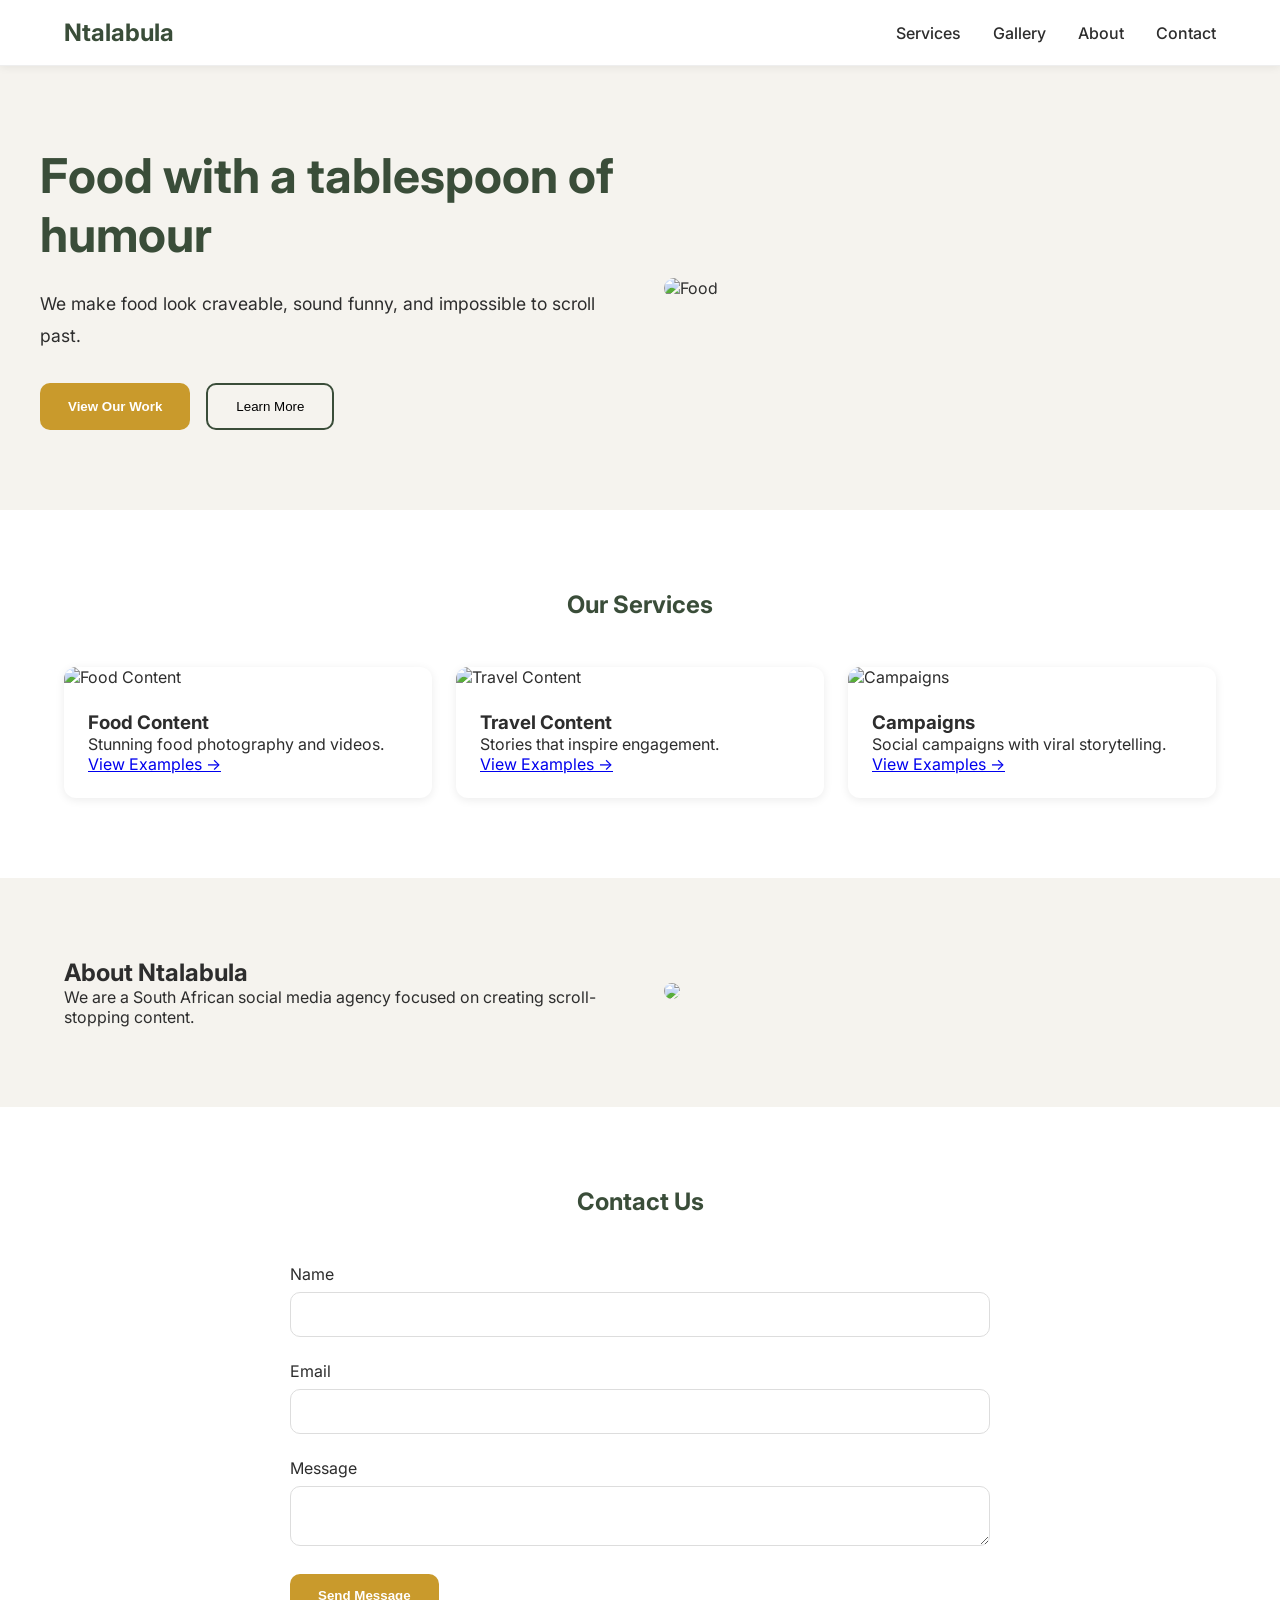
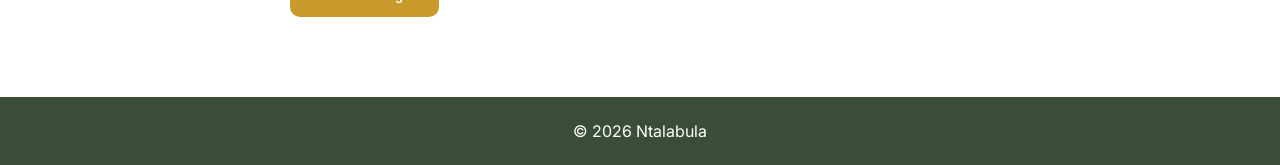
==== commit efde36ad: "Update links and content in index.html" ====
--- a/index.html
+++ b/index.html
@@ -40,7 +40,7 @@
                 </li>
 
                 <li>
-                    <a href="#gallery" class="nav-link">
+                    <a href="gallery.html" class="nav-link">
                         Gallery
                     </a>
                 </li>
@@ -119,55 +119,79 @@
 
             <div class="services-grid">
 
+                <!-- CARD 1 -->
                 <div class="service-card">
 
                     <img
                         src="https://images.unsplash.com/photo-1504674900149-731c6541e5d9?w=800"
-                        class="service-image">
+                        class="service-image"
+                        alt="Food Content">
 
                     <div class="service-content">
 
-                        <h3>Food Content</h3>
+                        <h3>
+                            Food Content
+                        </h3>
 
                         <p>
                             Stunning food photography and videos.
                         </p>
 
+                        <a href="gallery.html" class="service-link">
+                            View Examples →
+                        </a>
+
                     </div>
 
                 </div>
 
+                <!-- CARD 2 -->
                 <div class="service-card">
 
                     <img
                         src="https://images.unsplash.com/photo-1488646953014-85cb44e25828?w=800"
-                        class="service-image">
+                        class="service-image"
+                        alt="Travel Content">
 
                     <div class="service-content">
 
-                        <h3>Travel Content</h3>
+                        <h3>
+                            Travel Content
+                        </h3>
 
                         <p>
                             Stories that inspire engagement.
                         </p>
 
+                        <a href="gallery.html" class="service-link">
+                            View Examples →
+                        </a>
+
                     </div>
 
                 </div>
 
+                <!-- CARD 3 -->
                 <div class="service-card">
 
                     <img
                         src="https://images.unsplash.com/photo-1516738901601-eab0b2e9e6bd?w=800"
-                        class="service-image">
+                        class="service-image"
+                        alt="Campaigns">
 
                     <div class="service-content">
 
-                        <h3>Campaigns</h3>
+                        <h3>
+                            Campaigns
+                        </h3>
 
                         <p>
                             Social campaigns with viral storytelling.
                         </p>
+
+                        <a href="gallery.html" class="service-link">
+                            View Examples →
+                        </a>
 
                     </div>
 
--- a/styles.css
+++ b/styles.css
@@ -1,528 +1,240 @@
-/* ============================================
-   CSS Variables & Root Styles
-   ============================================ */
-
-:root {
-    --color-bg: #F5F3EE;
-    --color-heading: #3A4D39;
-    --color-accent: #C99A2C;
-    --color-text: #2D2D2D;
-    --color-white: #FFFFFF;
-    --color-light-grey: #F9F8F6;
-    --color-border: #E8E6E1;
-
-    --font-family: 'Inter', sans-serif;
-    --font-weight-regular: 400;
-    --font-weight-medium: 500;
-    --font-weight-bold: 700;
-
-    --spacing-xs: 8px;
-    --spacing-sm: 16px;
-    --spacing-md: 24px;
-    --spacing-lg: 32px;
-    --spacing-xl: 48px;
-    --spacing-2xl: 64px;
-
-    --border-radius: 12px;
-    --transition: all 0.3s ease;
-
-    --shadow-subtle: 0 2px 8px rgba(0, 0, 0, 0.06);
-    --shadow-card: 0 4px 12px rgba(0, 0, 0, 0.08);
-}
-
-/* ============================================
-   Reset & Global Styles
-   ============================================ */
-
-* {
-    margin: 0;
-    padding: 0;
-    box-sizing: border-box;
-}
-
-html {
-    scroll-behavior: smooth;
-}
-
-body {
-    font-family: var(--font-family);
-    font-size: 16px;
-    font-weight: var(--font-weight-regular);
-    line-height: 1.6;
-    color: var(--color-text);
-    background-color: var(--color-bg);
-}
-
-/* ============================================
-   Typography
-   ============================================ */
-
-h1,
-h2,
-h3,
-h4,
-h5,
-h6 {
-    font-weight: var(--font-weight-bold);
-    color: var(--color-heading);
-    line-height: 1.3;
-    margin-bottom: var(--spacing-md);
-}
-
-h1 {
-    font-size: 2.5rem;
-}
-
-h2 {
-    font-size: 2rem;
-}
-
-h3 {
-    font-size: 1.25rem;
-}
-
-p {
-    margin-bottom: var(--spacing-md);
-}
-
-a {
-    color: var(--color-accent);
-    text-decoration: none;
-    transition: var(--transition);
-}
-
-a:hover {
-    opacity: 0.8;
-}
-
-/* ============================================
-   Header & Navigation
-   ============================================ */
-
-.header {
-    position: sticky;
-    top: 0;
-    z-index: 1000;
-    background-color: var(--color-white);
-    border-bottom: 1px solid var(--color-border);
-    box-shadow: var(--shadow-subtle);
-}
-
-.nav-container {
-    display: flex;
-    justify-content: space-between;
-    align-items: center;
-    padding: var(--spacing-md) var(--spacing-lg);
-    max-width: 1200px;
-    margin: 0 auto;
-    position: relative;
-}
-
-.logo {
-    font-size: 1.5rem;
-    font-weight: var(--font-weight-bold);
-    color: var(--color-heading);
-    letter-spacing: -0.5px;
-}
-
-/* Hamburger Button */
-
-.menu-toggle {
-    display: none;
-    background: none;
-    border: none;
-    font-size: 2rem;
-    cursor: pointer;
-    color: var(--color-heading);
-}
-
-/* Nav Links */
-
-.nav-links {
-    display: flex;
-    list-style: none;
-    gap: var(--spacing-lg);
-    align-items: center;
-}
-
-.nav-link {
-    font-size: 0.95rem;
-    font-weight: var(--font-weight-medium);
-    color: var(--color-text);
-    transition: var(--transition);
-}
-
-.nav-link:hover {
-    color: var(--color-accent);
-}
-
-/* CTA Button */
-
-.cta-button {
-    background-color: var(--color-accent);
-    color: var(--color-white);
-    border: none;
-    padding: 10px 24px;
-    border-radius: var(--border-radius);
-    font-weight: var(--font-weight-bold);
-    font-size: 0.9rem;
-    cursor: pointer;
-    transition: var(--transition);
-    font-family: var(--font-family);
-}
-
-.cta-button:hover {
-    background-color: #b8892a;
-    transform: translateY(-2px);
-    box-shadow: var(--shadow-card);
-}
-
-/* ============================================
-   Hero Section
-   ============================================ */
-
-.hero {
-    padding: var(--spacing-2xl) var(--spacing-lg);
-    background-color: var(--color-bg);
-    display: flex;
-    align-items: center;
-    justify-content: center;
-    min-height: calc(100vh - 80px);
-}
-
-.hero-wrapper {
-    display: grid;
-    grid-template-columns: 1fr 1fr;
-    gap: var(--spacing-xl);
-    align-items: center;
-    max-width: 1200px;
-    width: 100%;
-}
-
-.hero-content {
-    max-width: 600px;
-}
-
-.hero-image {
-    display: flex;
-    align-items: center;
-    justify-content: center;
-}
-
-.hero-img {
-    width: 100%;
-    max-width: 450px;
-    border-radius: 16px;
-    box-shadow: 0 20px 40px rgba(0, 0, 0, 0.12);
-    object-fit: cover;
-}
-
-.hero-title {
-    margin-bottom: var(--spacing-lg);
-}
-
-.hero-subtitle {
-    font-size: 1.125rem;
-    margin-bottom: var(--spacing-xl);
-    line-height: 1.8;
-}
-
-.hero-buttons {
-    display: flex;
-    gap: var(--spacing-md);
-    flex-wrap: wrap;
-}
-
-/* ============================================
-   Buttons
-   ============================================ */
-
-.btn-primary,
-.btn-secondary {
-    font-family: var(--font-family);
-    font-weight: var(--font-weight-bold);
-    font-size: 0.95rem;
-    padding: 14px 32px;
-    border-radius: var(--border-radius);
-    border: none;
-    cursor: pointer;
-    transition: var(--transition);
-}
-
-.btn-primary {
-    background-color: var(--color-accent);
-    color: var(--color-white);
-}
-
-.btn-primary:hover {
-    background-color: #b8892a;
-    transform: translateY(-2px);
-}
-
-.btn-secondary {
-    background-color: transparent;
-    color: var(--color-heading);
-    border: 2px solid var(--color-heading);
-}
-
-.btn-secondary:hover {
-    background-color: var(--color-heading);
-    color: var(--color-white);
-}
-
-/* ============================================
-   Sections
-   ============================================ */
-
-.section-wrapper {
-    max-width: 1200px;
-    margin: 0 auto;
-    padding: var(--spacing-2xl) var(--spacing-lg);
-}
-
-.section-title {
-    text-align: center;
-    margin-bottom: var(--spacing-2xl);
-}
-
-/* ============================================
-   Services
-   ============================================ */
-
-.services {
-    background-color: var(--color-white);
-    padding: var(--spacing-2xl) 0;
-}
-
-.services-grid {
-    display: grid;
-    grid-template-columns: repeat(auto-fit, minmax(300px, 1fr));
-    gap: var(--spacing-lg);
-}
-
-.service-card {
-    background-color: var(--color-white);
-    border-radius: var(--border-radius);
-    overflow: hidden;
-    box-shadow: var(--shadow-subtle);
-    transition: var(--transition);
-}
-
-.service-card:hover {
-    transform: translateY(-8px);
-    box-shadow: var(--shadow-card);
-}
-
-.service-image {
-    width: 100%;
-    height: 250px;
-    object-fit: cover;
-}
-
-.service-content {
-    padding: var(--spacing-lg);
-}
-
-.service-link {
-    font-weight: var(--font-weight-bold);
-}
-
-/* ============================================
-   About
-   ============================================ */
-
-.about {
-    background-color: var(--color-bg);
-}
-
-.about-wrapper {
-    display: grid;
-    grid-template-columns: 1fr 1fr;
-    gap: var(--spacing-xl);
-    align-items: center;
-}
-
-.about-img {
-    width: 100%;
-    border-radius: 16px;
-}
-
-/* ============================================
-   Contact
-   ============================================ */
-
-.contact {
-    background-color: var(--color-white);
-}
-
-.contact-content {
-    display: grid;
-    grid-template-columns: 1fr 1fr;
-    gap: var(--spacing-xl);
-}
-
-.contact-info {
-    background-color: var(--color-light-grey);
-    padding: var(--spacing-lg);
-    border-radius: var(--border-radius);
-}
-
-/* ============================================
-   Contact Form
-   ============================================ */
-
-.form-group {
-    margin-bottom: var(--spacing-lg);
-}
-
-.form-group label {
-    display: block;
-    margin-bottom: var(--spacing-sm);
+*{
+    margin:0;
+    padding:0;
+    box-sizing:border-box;
+}
+
+body{
+    font-family:'Inter',sans-serif;
+    background:#f5f3ee;
+    color:#2d2d2d;
+}
+
+.header{
+    position:sticky;
+    top:0;
+    z-index:1000;
+    background:white;
+    border-bottom:1px solid #eee;
+}
+
+.nav-container{
+    max-width:1200px;
+    margin:auto;
+    padding:18px 24px;
+    display:flex;
+    justify-content:space-between;
+    align-items:center;
+    position:relative;
+}
+
+.logo{
+    font-size:1.5rem;
+    font-weight:700;
+    color:#3A4D39;
+}
+
+.menu-toggle{
+    display:none;
+    background:none;
+    border:none;
+    font-size:2rem;
+    cursor:pointer;
+}
+
+.nav-links{
+    display:flex;
+    list-style:none;
+    gap:32px;
+}
+
+.nav-link{
+    text-decoration:none;
+    color:#2d2d2d;
+    font-weight:500;
+}
+
+/* HERO */
+
+.hero{
+    padding:80px 24px;
+}
+
+.hero-wrapper{
+    max-width:1200px;
+    margin:auto;
+    display:grid;
+    grid-template-columns:1fr 1fr;
+    gap:48px;
+    align-items:center;
+}
+
+.hero-title{
+    font-size:3rem;
+    color:#3A4D39;
+    margin-bottom:24px;
+}
+
+.hero-subtitle{
+    font-size:1.1rem;
+    margin-bottom:32px;
+    line-height:1.8;
+}
+
+.hero-buttons{
+    display:flex;
+    gap:16px;
+}
+
+.btn-primary{
+    background:#C99A2C;
+    color:white;
+    border:none;
+    padding:14px 28px;
+    border-radius:10px;
+    cursor:pointer;
+    font-weight:700;
+}
+
+.btn-secondary{
+    background:transparent;
+    border:2px solid #3A4D39;
+    padding:14px 28px;
+    border-radius:10px;
+    cursor:pointer;
+}
+
+.hero-img{
+    width:100%;
+    border-radius:16px;
+}
+
+/* SECTIONS */
+
+.section-wrapper{
+    max-width:1200px;
+    margin:auto;
+    padding:80px 24px;
+}
+
+.section-title{
+    text-align:center;
+    margin-bottom:48px;
+    color:#3A4D39;
+}
+
+.services{
+    background:white;
+}
+
+.services-grid{
+    display:grid;
+    grid-template-columns:repeat(auto-fit,minmax(300px,1fr));
+    gap:24px;
+}
+
+.service-card{
+    background:white;
+    border-radius:12px;
+    overflow:hidden;
+    box-shadow:0 2px 10px rgba(0,0,0,0.08);
+}
+
+.service-image{
+    width:100%;
+    height:240px;
+    object-fit:cover;
+}
+
+.service-content{
+    padding:24px;
+}
+
+.about-wrapper{
+    display:grid;
+    grid-template-columns:1fr 1fr;
+    gap:48px;
+    align-items:center;
+}
+
+.about-img{
+    width:100%;
+    border-radius:16px;
+}
+
+.contact{
+    background:white;
+}
+
+.contact-form{
+    max-width:700px;
+    margin:auto;
+}
+
+.form-group{
+    margin-bottom:24px;
+}
+
+.form-group label{
+    display:block;
+    margin-bottom:8px;
 }
 
 .form-group input,
-.form-group textarea {
-    width: 100%;
-    padding: 12px 16px;
-    border-radius: var(--border-radius);
-    border: 1px solid var(--color-border);
-    font-family: var(--font-family);
-}
-
-.form-group textarea {
-    min-height: 120px;
-    resize: vertical;
-}
-
-.form-error {
-    display: none;
-    color: red;
-    font-size: 0.85rem;
-}
-
-.form-error.active {
-    display: block;
-}
-
-.form-success {
-    display: none;
-    color: green;
-}
-
-.form-success.active {
-    display: block;
-}
-
-/* ============================================
-   Footer
-   ============================================ */
-
-.footer {
-    background-color: var(--color-heading);
-    color: var(--color-white);
-    padding: var(--spacing-lg);
-    text-align: center;
-}
-
-/* ============================================
-   MOBILE RESPONSIVE
-   ============================================ */
-
-@media (max-width: 768px) {
-
-    h1 {
-        font-size: 2rem;
-    }
-
-    h2 {
-        font-size: 1.5rem;
-    }
-
-    /* NAVIGATION FIX */
-
-    .nav-container {
-        flex-wrap: wrap;
-        padding: var(--spacing-md);
-    }
-
-    .menu-toggle {
-        display: block;
-    }
-
-    .nav-links {
-        display: none;
-        flex-direction: column;
-        width: 100%;
-        gap: var(--spacing-md);
-        margin-top: var(--spacing-md);
-        text-align: center;
-        background-color: var(--color-white);
-        padding: var(--spacing-md) 0;
-    }
-
-    .nav-links.active {
-        display: flex;
-    }
-
-    .cta-button {
-        display: none;
-    }
-
-    /* HERO */
-
-    .hero {
-        padding: var(--spacing-xl) var(--spacing-md);
-        min-height: auto;
-    }
-
-    .hero-wrapper {
-        grid-template-columns: 1fr;
-        gap: var(--spacing-lg);
-    }
-
-    .hero-buttons {
-        flex-direction: column;
+.form-group textarea{
+    width:100%;
+    padding:14px;
+    border:1px solid #ddd;
+    border-radius:10px;
+}
+
+.footer{
+    background:#3A4D39;
+    color:white;
+    text-align:center;
+    padding:24px;
+}
+
+/* MOBILE */
+
+@media(max-width:768px){
+
+    .menu-toggle{
+        display:block;
+    }
+
+    .nav-links{
+        display:none;
+        flex-direction:column;
+        position:absolute;
+        top:80px;
+        left:0;
+        width:100%;
+        background:white;
+        padding:24px;
+        gap:24px;
+        border-top:1px solid #eee;
+    }
+
+    .nav-links.active{
+        display:flex;
+    }
+
+    .hero-wrapper{
+        grid-template-columns:1fr;
+    }
+
+    .about-wrapper{
+        grid-template-columns:1fr;
+    }
+
+    .hero-buttons{
+        flex-direction:column;
     }
 
     .btn-primary,
-    .btn-secondary {
-        width: 100%;
-    }
-
-    /* SECTIONS */
-
-    .section-wrapper {
-        padding: var(--spacing-xl) var(--spacing-md);
-    }
-
-    .services-grid,
-    .about-wrapper,
-    .contact-content {
-        grid-template-columns: 1fr;
-    }
-
-}
-
-/* ============================================
-   EXTRA SMALL DEVICES
-   ============================================ */
-
-@media (max-width: 480px) {
-
-    h1 {
-        font-size: 1.75rem;
-    }
-
-    h2 {
-        font-size: 1.3rem;
-    }
-
-    .logo {
-        font-size: 1.25rem;
-    }
-
-    .hero-subtitle {
-        font-size: 1rem;
-    }
-
-}
+    .btn-secondary{
+        width:100%;
+    }
+
+}
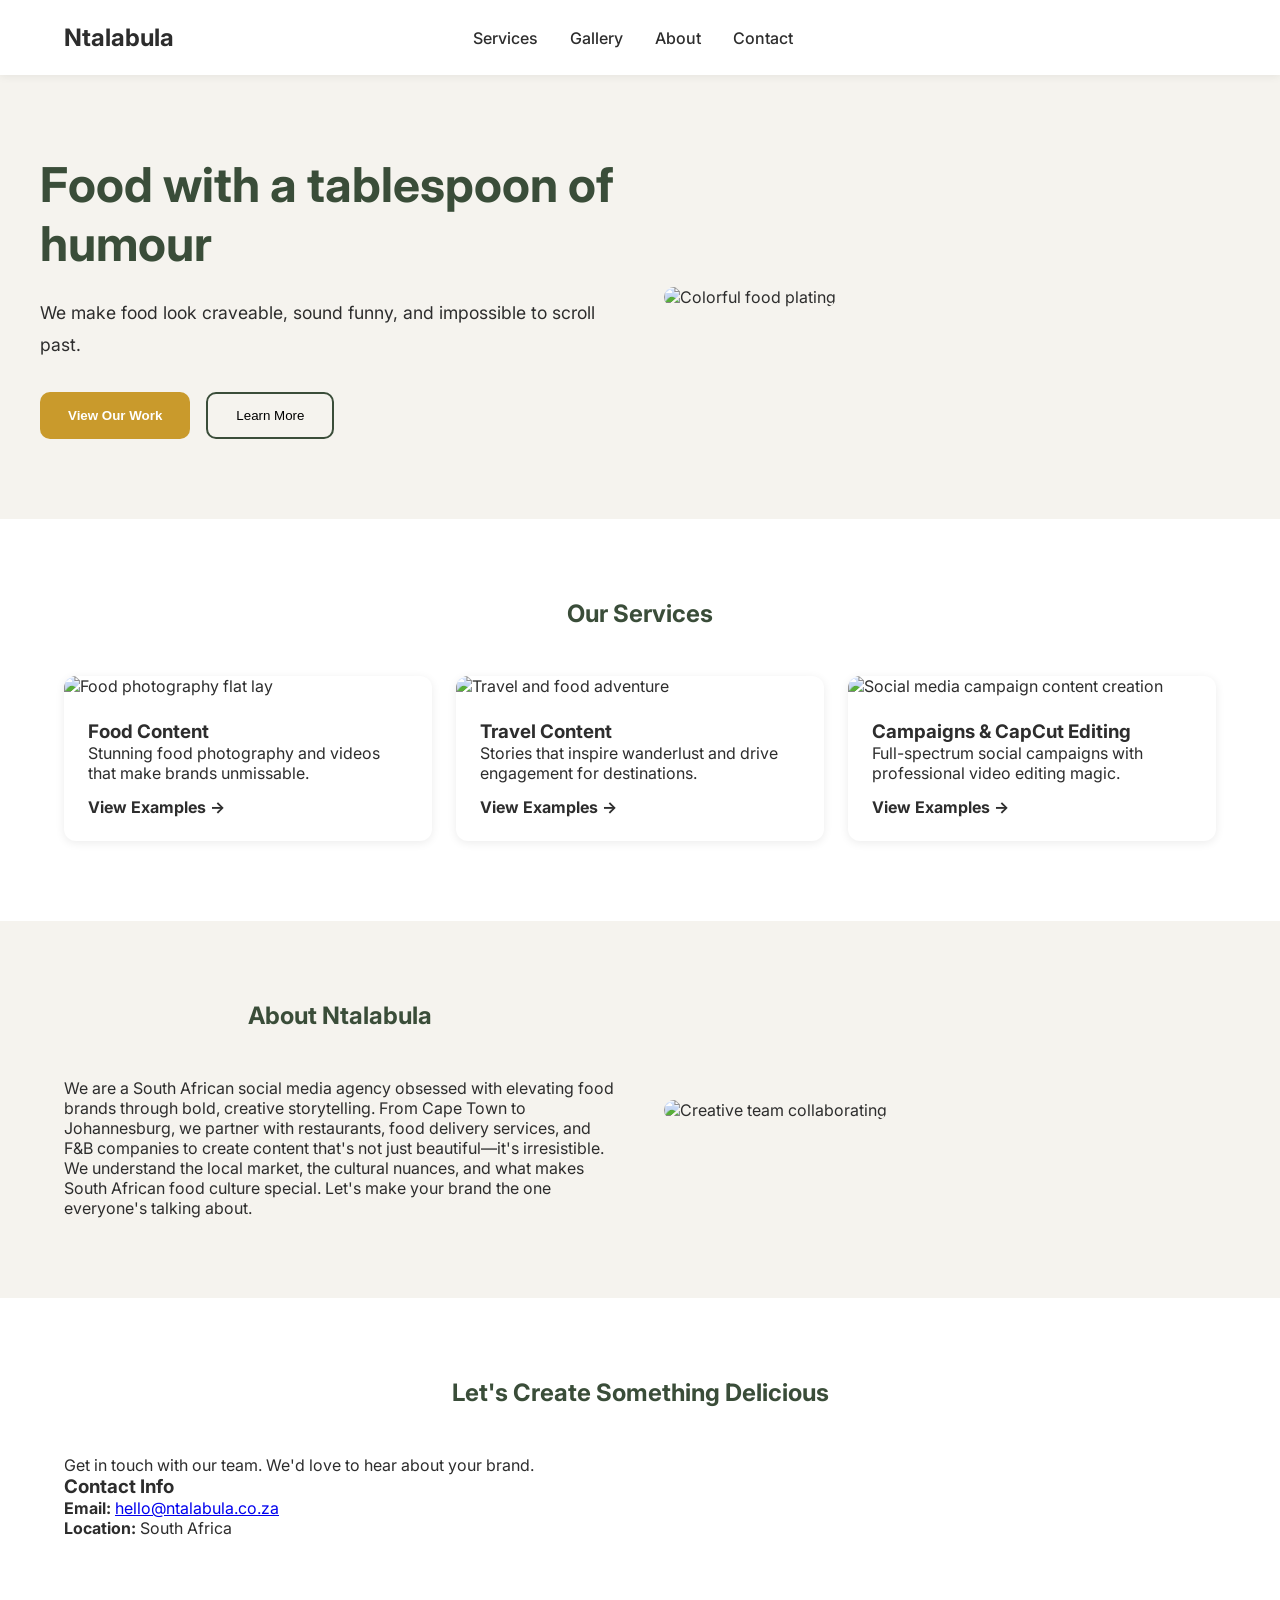
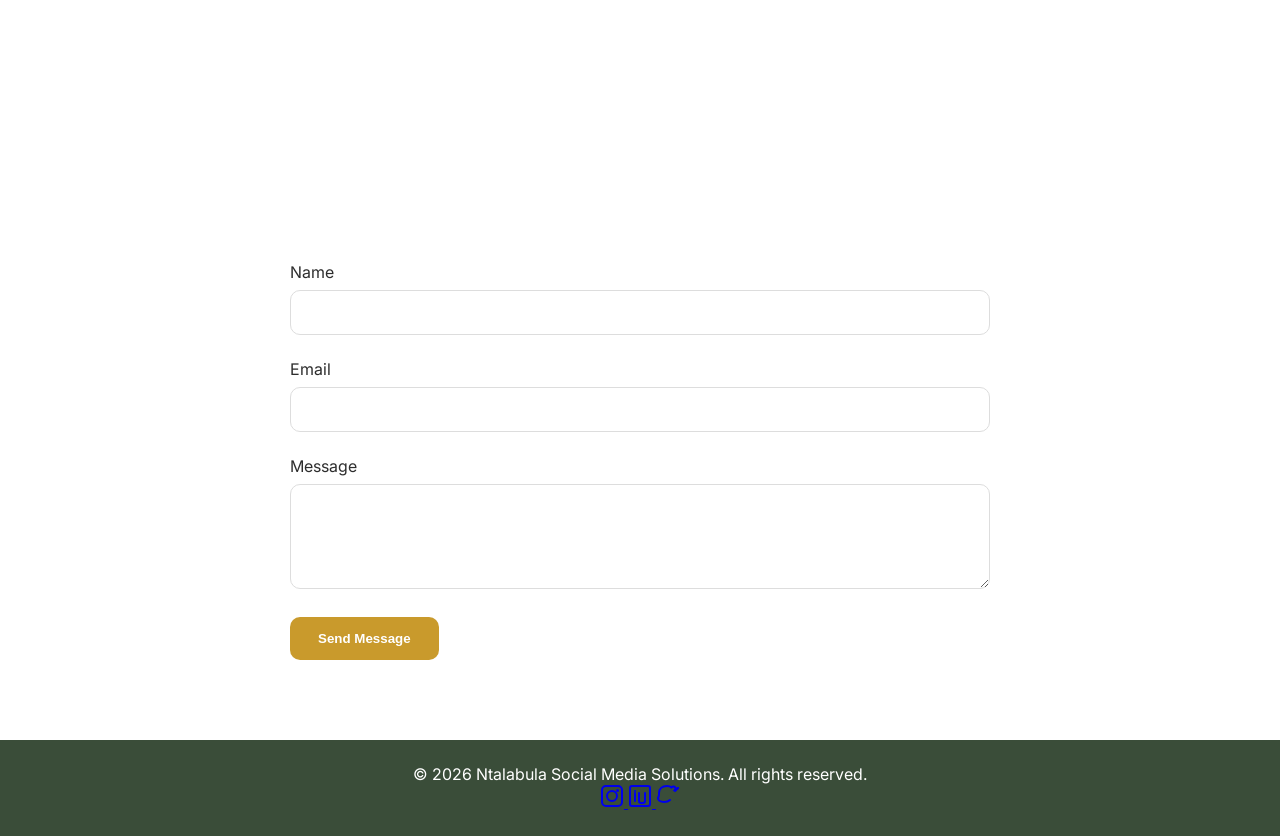
==== commit e02fbc31: "added images" ====
--- a/index.html
+++ b/index.html
@@ -3,291 +3,273 @@
 <head>
     <meta charset="UTF-8">
     <meta name="viewport" content="width=device-width, initial-scale=1.0">
-    <title>Ntalabula</title>
-
-    <link rel="stylesheet" href="styles.css">
-
+    <title>Ntalabula Social Media Solutions - Food Content Agency</title>
     <link rel="preconnect" href="https://fonts.googleapis.com">
     <link rel="preconnect" href="https://fonts.gstatic.com" crossorigin>
-
     <link href="https://fonts.googleapis.com/css2?family=Inter:wght@400;500;700&display=swap" rel="stylesheet">
+    <link rel="stylesheet" href="styles.css">
+    <style>
+        .hamburger {
+            display: none;
+            flex-direction: column;
+            gap: 5px;
+            cursor: pointer;
+            background: none;
+            border: none;
+            padding: 4px;
+        }
+
+        .hamburger span {
+            display: block;
+            width: 24px;
+            height: 2px;
+            background: currentColor;
+            border-radius: 2px;
+            transition: all 0.3s ease;
+        }
+
+        .hamburger.open span:nth-child(1) {
+            transform: translateY(7px) rotate(45deg);
+        }
+
+        .hamburger.open span:nth-child(2) {
+            opacity: 0;
+        }
+
+        .hamburger.open span:nth-child(3) {
+            transform: translateY(-7px) rotate(-45deg);
+        }
+
+        @media (max-width: 768px) {
+            .hamburger {
+                display: flex;
+            }
+
+            .nav-links {
+                display: none;
+                position: absolute;
+                top: 100%;
+                left: 0;
+                right: 0;
+                background: #fff;
+                flex-direction: column;
+                padding: 16px 24px 20px;
+                gap: 4px;
+                border-top: 1px solid #eee;
+                box-shadow: 0 8px 20px rgba(0,0,0,0.08);
+                z-index: 999;
+            }
+
+            .nav-links.open {
+                display: flex;
+            }
+
+            .nav-links li {
+                list-style: none;
+            }
+
+            .nav-links .nav-link {
+                display: block;
+                padding: 10px 0;
+                font-size: 16px;
+                border-bottom: 1px solid #f0f0f0;
+            }
+
+            .nav-links li:last-child .nav-link {
+                border-bottom: none;
+            }
+
+            .cta-button {
+                display: none;
+            }
+
+            .header {
+                position: relative;
+            }
+        }
+    </style>
 </head>
-
 <body>
-
-    <!-- HEADER -->
+    <!-- Header -->
     <header class="header">
-
         <nav class="nav-container">
-
-            <!-- Logo -->
-            <div class="logo">
-                Ntalabula
-            </div>
-
-            <!-- Hamburger -->
-            <button class="menu-toggle" id="menuToggle">
-                ☰
+            <div class="logo">Ntalabula</div>
+            <ul class="nav-links" id="navLinks">
+                <li><a href="#services" class="nav-link" onclick="closeMenu()">Services</a></li>
+                <li><a href="gallery.html" class="nav-link">Gallery</a></li>
+                <li><a href="#about" class="nav-link" onclick="closeMenu()">About</a></li>
+                <li><a href="#contact" class="nav-link" onclick="closeMenu()">Contact</a></li>
+            </ul>
+            <button class="cta-button" onclick="document.getElementById('contact').scrollIntoView({ behavior: 'smooth' })">Get in Touch</button>
+            <button class="hamburger" id="hamburger" onclick="toggleMenu()" aria-label="Toggle menu">
+                <span></span>
+                <span></span>
+                <span></span>
             </button>
-
-            <!-- Navigation -->
-            <ul class="nav-links" id="navLinks">
-
-                <li>
-                    <a href="#services" class="nav-link">
-                        Services
-                    </a>
-                </li>
-
-                <li>
-                    <a href="gallery.html" class="nav-link">
-                        Gallery
-                    </a>
-                </li>
-
-                <li>
-                    <a href="#about" class="nav-link">
-                        About
-                    </a>
-                </li>
-
-                <li>
-                    <a href="#contact" class="nav-link">
-                        Contact
-                    </a>
-                </li>
-
-            </ul>
-
         </nav>
-
     </header>
 
-    <!-- HERO -->
-    <section class="hero">
-
+    <!-- Hero Section -->
+    <section id="hero" class="hero">
         <div class="hero-wrapper">
-
-            <!-- Text -->
             <div class="hero-content">
-
-                <h1 class="hero-title">
-                    Food with a tablespoon of humour
-                </h1>
-
-                <p class="hero-subtitle">
-                    We make food look craveable, sound funny,
-                    and impossible to scroll past.
+                <h1 class="hero-title">Food with a tablespoon of humour</h1>
+                <p class="hero-subtitle">We make food look craveable, sound funny, and impossible to scroll past.</p>
+                <div class="hero-buttons">
+                    <button class="btn-primary" onclick="document.getElementById('services').scrollIntoView({ behavior: 'smooth' })">View Our Work</button>
+                    <button class="btn-secondary" onclick="document.getElementById('about').scrollIntoView({ behavior: 'smooth' })">Learn More</button>
+                </div>
+            </div>
+            <div class="hero-image">
+                <img src="https://images.unsplash.com/photo-1495521821757-a1efb6729352?w=500&h=500&fit=crop" alt="Colorful food plating" class="hero-img">
+            </div>
+        </div>
+    </section>
+
+    <!-- Services Section -->
+    <section id="services" class="services">
+        <div class="section-wrapper">
+            <h2 class="section-title">Our Services</h2>
+            <div class="services-grid">
+                <div class="service-card">
+                    <img src="https://images.unsplash.com/photo-1606787366850-de6330128bfc?w=400&h=300&fit=crop" alt="Food photography flat lay" class="service-image">
+                    <div class="service-content">
+                        <h3 class="service-title">Food Content</h3>
+                        <p class="service-description">Stunning food photography and videos that make brands unmissable.</p>
+                        <a href="gallery.html" class="service-link">View Examples →</a>
+                    </div>
+                </div>
+
+                <div class="service-card">
+                    <img src="https://images.unsplash.com/photo-1488646953014-85cb44e25828?w=400&h=300&fit=crop" alt="Travel and food adventure" class="service-image">
+                    <div class="service-content">
+                        <h3 class="service-title">Travel Content</h3>
+                        <p class="service-description">Stories that inspire wanderlust and drive engagement for destinations.</p>
+                        <a href="gallery.html" class="service-link">View Examples →</a>
+                    </div>
+                </div>
+
+                <div class="service-card">
+                    <img src="https://images.unsplash.com/photo-1611162617213-7d7a39e9b1d7?w=400&h=300&fit=crop" alt="Social media campaign content creation" class="service-image">
+                    <div class="service-content">
+                        <h3 class="service-title">Campaigns & CapCut Editing</h3>
+                        <p class="service-description">Full-spectrum social campaigns with professional video editing magic.</p>
+                        <a href="gallery.html" class="service-link">View Examples →</a>
+                    </div>
+                </div>
+            </div>
+        </div>
+    </section>
+
+    <!-- About Section -->
+    <section id="about" class="about">
+        <div class="section-wrapper about-wrapper">
+            <div class="about-content">
+                <h2 class="section-title">About Ntalabula</h2>
+                <p class="about-text">
+                    We are a South African social media agency obsessed with elevating food brands through bold, creative storytelling. From Cape Town to Johannesburg, we partner with restaurants, food delivery services, and F&B companies to create content that's not just beautiful—it's irresistible. We understand the local market, the cultural nuances, and what makes South African food culture special. Let's make your brand the one everyone's talking about.
                 </p>
-
-                <div class="hero-buttons">
-
-                    <button class="btn-primary">
-                        View Our Work
-                    </button>
-
-                    <button class="btn-secondary">
-                        Learn More
-                    </button>
-
-                </div>
-
-            </div>
-
-            <!-- Image -->
-            <div class="hero-image">
-
-                <img
-                    src="https://images.unsplash.com/photo-1495521821757-a1efb6729352?w=900"
-                    alt="Food"
-                    class="hero-img">
-
-            </div>
-
-        </div>
-
-    </section>
-
-    <!-- SERVICES -->
-    <section class="services" id="services">
-
-        <div class="section-wrapper">
-
-            <h2 class="section-title">
-                Our Services
-            </h2>
-
-            <div class="services-grid">
-
-                <!-- CARD 1 -->
-                <div class="service-card">
-
-                    <img
-                        src="https://images.unsplash.com/photo-1504674900149-731c6541e5d9?w=800"
-                        class="service-image"
-                        alt="Food Content">
-
-                    <div class="service-content">
-
-                        <h3>
-                            Food Content
-                        </h3>
-
-                        <p>
-                            Stunning food photography and videos.
-                        </p>
-
-                        <a href="gallery.html" class="service-link">
-                            View Examples →
-                        </a>
-
-                    </div>
-
-                </div>
-
-                <!-- CARD 2 -->
-                <div class="service-card">
-
-                    <img
-                        src="https://images.unsplash.com/photo-1488646953014-85cb44e25828?w=800"
-                        class="service-image"
-                        alt="Travel Content">
-
-                    <div class="service-content">
-
-                        <h3>
-                            Travel Content
-                        </h3>
-
-                        <p>
-                            Stories that inspire engagement.
-                        </p>
-
-                        <a href="gallery.html" class="service-link">
-                            View Examples →
-                        </a>
-
-                    </div>
-
-                </div>
-
-                <!-- CARD 3 -->
-                <div class="service-card">
-
-                    <img
-                        src="https://images.unsplash.com/photo-1516738901601-eab0b2e9e6bd?w=800"
-                        class="service-image"
-                        alt="Campaigns">
-
-                    <div class="service-content">
-
-                        <h3>
-                            Campaigns
-                        </h3>
-
-                        <p>
-                            Social campaigns with viral storytelling.
-                        </p>
-
-                        <a href="gallery.html" class="service-link">
-                            View Examples →
-                        </a>
-
-                    </div>
-
-                </div>
-
-            </div>
-
-        </div>
-
-    </section>
-
-    <!-- ABOUT -->
-    <section class="about" id="about">
-
-        <div class="section-wrapper about-wrapper">
-
-            <div>
-
-                <h2>
-                    About Ntalabula
-                </h2>
-
-                <p>
-                    We are a South African social media agency
-                    focused on creating scroll-stopping content.
-                </p>
-
-            </div>
-
-            <div>
-
-                <img
-                    src="https://images.unsplash.com/photo-1556740733-2da063256c94?w=900"
-                    class="about-img">
-
-            </div>
-
-        </div>
-
-    </section>
-
-    <!-- CONTACT -->
-    <section class="contact" id="contact">
-
-        <div class="section-wrapper">
-
-            <h2 class="section-title">
-                Contact Us
-            </h2>
-
-            <form class="contact-form" id="contactForm">
-
-                <div class="form-group">
-
-                    <label>Name</label>
-
-                    <input type="text" id="name">
-
-                </div>
-
-                <div class="form-group">
-
-                    <label>Email</label>
-
-                    <input type="email" id="email">
-
-                </div>
-
-                <div class="form-group">
-
-                    <label>Message</label>
-
-                    <textarea id="message"></textarea>
-
-                </div>
-
-                <button class="btn-primary">
-                    Send Message
-                </button>
-
-            </form>
-
-        </div>
-
-    </section>
-
-    <!-- FOOTER -->
+            </div>
+            <div class="about-visual">
+                <img src="https://images.unsplash.com/photo-1600880292203-757bb62b4baf?w=500&h=500&fit=crop" alt="Creative team collaborating" class="about-img">
+            </div>
+        </div>
+    </section>
+
+    <!-- Contact Section -->
+    <section id="contact" class="contact">
+        <div class="section-wrapper contact-wrapper">
+            <h2 class="section-title">Let's Create Something Delicious</h2>
+            <p class="contact-subtitle">Get in touch with our team. We'd love to hear about your brand.</p>
+            
+            <div class="contact-content">
+                <div class="contact-info">
+                    <h3>Contact Info</h3>
+                    <p><strong>Email:</strong> <a href="mailto:hello@ntalabula.co.za">hello@ntalabula.co.za</a></p>
+                    <p><strong>Location:</strong> South Africa</p>
+                    <div class="map-container">
+                        <iframe src="https://www.google.com/maps/embed?pb=!1m18!1m12!1m3!1d3585.823046783476!2d24.627120076344157!3d-26.204756376898986!2m3!1f0!2f0!3f0!3m2!1i1024!2i768!4f13.1!3m3!1m2!1s0x1e55158ae9a8caf5%3A0x1000000000000000!2sSouth%20Africa!5e0!3m2!1sen!2za!4v1234567890" width="100%" height="300" style="border:0; border-radius: 12px; margin-top: 20px;" allowfullscreen="" loading="lazy" referrerpolicy="no-referrer-when-downgrade"></iframe>
+                    </div>
+                </div>
+
+                <form class="contact-form" id="contactForm">
+                    <div class="form-group">
+                        <label for="name">Name</label>
+                        <input type="text" id="name" name="name" required>
+                        <span class="form-error" id="nameError"></span>
+                    </div>
+
+                    <div class="form-group">
+                        <label for="email">Email</label>
+                        <input type="email" id="email" name="email" required>
+                        <span class="form-error" id="emailError"></span>
+                    </div>
+
+                    <div class="form-group">
+                        <label for="message">Message</label>
+                        <textarea id="message" name="message" rows="5" required></textarea>
+                        <span class="form-error" id="messageError"></span>
+                    </div>
+
+                    <button type="submit" class="btn-primary">Send Message</button>
+                    <span class="form-success" id="successMessage"></span>
+                </form>
+            </div>
+        </div>
+    </section>
+
+    <!-- Footer -->
     <footer class="footer">
-
-        <p>
-            © 2026 Ntalabula
-        </p>
-
+        <div class="footer-content">
+            <p>&copy; 2026 Ntalabula Social Media Solutions. All rights reserved.</p>
+            <div class="social-links">
+                <a href="#" class="social-icon" aria-label="Instagram">
+                    <svg width="24" height="24" viewBox="0 0 24 24" fill="none">
+                        <rect x="2" y="2" width="20" height="20" rx="4" stroke="currentColor" stroke-width="2"/>
+                        <circle cx="12" cy="12" r="5" stroke="currentColor" stroke-width="2"/>
+                        <circle cx="17.5" cy="6.5" r="1.5" fill="currentColor"/>
+                    </svg>
+                </a>
+                <a href="#" class="social-icon" aria-label="LinkedIn">
+                    <svg width="24" height="24" viewBox="0 0 24 24" fill="none">
+                        <rect x="2" y="2" width="20" height="20" rx="2" stroke="currentColor" stroke-width="2"/>
+                        <path d="M7 9v8M7 7v0.01M11 9v8M17 9v8c0 1-1 2-2 2h-2c-1 0-2-1-2-2v-2" stroke="currentColor" stroke-width="2" stroke-linecap="round"/>
+                    </svg>
+                </a>
+                <a href="#" class="social-icon" aria-label="Twitter">
+                    <svg width="24" height="24" viewBox="0 0 24 24" fill="none">
+                        <path d="M22 4s-1.5 1-3 1.5c1-1.5.5-3-2-3-.5 0-1 .5-1.5 1-1-1-2.5-1.5-4.5-1.5C6 2 3 5 3 9v2C3 12 2 14 2 14" stroke="currentColor" stroke-width="2" stroke-linecap="round"/>
+                        <path d="M22 4c-1 1-3 3-3 3M2 14c0 2 2 4 6 4 4 0 6-2 6-2" stroke="currentColor" stroke-width="2" stroke-linecap="round"/>
+                    </svg>
+                </a>
+            </div>
+        </div>
     </footer>
 
     <script src="script.js"></script>
-
+    <script>
+        function toggleMenu() {
+            const nav = document.getElementById('navLinks');
+            const btn = document.getElementById('hamburger');
+            nav.classList.toggle('open');
+            btn.classList.toggle('open');
+        }
+
+        function closeMenu() {
+            const nav = document.getElementById('navLinks');
+            const btn = document.getElementById('hamburger');
+            nav.classList.remove('open');
+            btn.classList.remove('open');
+        }
+
+        // Close menu when clicking outside
+        document.addEventListener('click', function(e) {
+            const nav = document.getElementById('navLinks');
+            const btn = document.getElementById('hamburger');
+            if (!nav.contains(e.target) && !btn.contains(e.target)) {
+                closeMenu();
+            }
+        });
+    </script>
 </body>
-</html>
+</html>
--- a/styles.css
+++ b/styles.css
@@ -40,6 +40,7 @@
     border:none;
     font-size:2rem;
     cursor:pointer;
+    color:#3A4D39;
 }
 
 .nav-links{
@@ -52,6 +53,10 @@
     text-decoration:none;
     color:#2d2d2d;
     font-weight:500;
+}
+
+.nav-link:hover{
+    color:#C99A2C;
 }
 
 /* HERO */
@@ -109,7 +114,7 @@
     border-radius:16px;
 }
 
-/* SECTIONS */
+/* SECTION */
 
 .section-wrapper{
     max-width:1200px;
@@ -122,6 +127,8 @@
     margin-bottom:48px;
     color:#3A4D39;
 }
+
+/* SERVICES */
 
 .services{
     background:white;
@@ -150,6 +157,20 @@
     padding:24px;
 }
 
+.service-link{
+    display:inline-block;
+    margin-top:16px;
+    color:#C99A2C;
+    font-weight:700;
+    text-decoration:none;
+}
+
+.service-link:hover{
+    opacity:0.8;
+}
+
+/* ABOUT */
+
 .about-wrapper{
     display:grid;
     grid-template-columns:1fr 1fr;
@@ -161,6 +182,8 @@
     width:100%;
     border-radius:16px;
 }
+
+/* CONTACT */
 
 .contact{
     background:white;
@@ -187,6 +210,8 @@
     border:1px solid #ddd;
     border-radius:10px;
 }
+
+/* FOOTER */
 
 .footer{
     background:#3A4D39;
@@ -237,4 +262,508 @@
         width:100%;
     }
 
-}
+    /* ============================================
+   FIXED MOBILE NAVIGATION
+============================================ */
+
+.menu-toggle {
+    display: none;
+    background: none;
+    border: none;
+    font-size: 2rem;
+    cursor: pointer;
+    color: var(--color-heading);
+}
+
+/* DESKTOP */
+@media (min-width: 769px) {
+    .nav-links {
+        display: flex !important;
+    }
+}
+
+/* MOBILE */
+@media (max-width: 768px) {
+
+    .nav-container {
+        flex-direction: row;
+        justify-content: space-between;
+        align-items: center;
+        position: relative;
+    }
+
+    .menu-toggle {
+        display: block;
+    }
+
+    .nav-links {
+        display: none;
+        flex-direction: column;
+        position: absolute;
+        top: 75px;
+        left: 0;
+        width: 100%;
+        background: white;
+        padding: 20px;
+        box-shadow: 0 8px 20px rgba(0,0,0,0.08);
+        border-radius: 0 0 12px 12px;
+        z-index: 999;
+    }
+
+    .nav-links.active {
+        display: flex;
+    }
+
+    .nav-link {
+        font-size: 1rem;
+        padding: 12px 0;
+        width: 100%;
+        text-align: center;
+    }
+
+    .cta-button {
+        display: none;
+    }
+}
+
+/* ============================================
+   BUTTON FIXES
+============================================ */
+
+.btn-primary,
+.btn-secondary,
+.cta-button {
+    display: inline-flex;
+    align-items: center;
+    justify-content: center;
+    text-align: center;
+    min-height: 50px;
+    cursor: pointer;
+}
+
+.btn-primary {
+    background: var(--color-accent);
+    color: white;
+}
+
+.btn-secondary {
+    background: transparent;
+    border: 2px solid var(--color-heading);
+    color: var(--color-heading);
+}
+
+.btn-primary:hover,
+.cta-button:hover {
+    opacity: 0.92;
+    transform: translateY(-2px);
+}
+
+.btn-secondary:hover {
+    background: var(--color-heading);
+    color: white;
+}
+
+/* ============================================
+   GALLERY FIXES
+============================================ */
+
+.gallery-grid {
+    display: grid;
+    grid-template-columns: repeat(auto-fit, minmax(320px, 1fr));
+    gap: 24px;
+}
+
+.gallery-item {
+    background: white;
+    border-radius: 16px;
+    overflow: hidden;
+    box-shadow: 0 4px 16px rgba(0,0,0,0.08);
+    transition: 0.3s ease;
+}
+
+.gallery-item:hover {
+    transform: translateY(-8px);
+}
+
+.gallery-image-wrapper {
+    width: 100%;
+    height: 300px;
+    overflow: hidden;
+}
+
+.gallery-image {
+    width: 100%;
+    height: 100%;
+    object-fit: cover;
+    transition: 0.4s ease;
+}
+
+.gallery-item:hover .gallery-image {
+    transform: scale(1.05);
+}
+
+.gallery-info {
+    padding: 20px;
+}
+
+.gallery-info h3 {
+    margin-bottom: 10px;
+}
+
+.gallery-overlay {
+    position: absolute;
+    inset: 0;
+    background: rgba(0,0,0,0.35);
+    opacity: 0;
+    transition: 0.3s ease;
+
+    display: flex;
+    align-items: center;
+    justify-content: center;
+}
+
+.gallery-item:hover .gallery-overlay {
+    opacity: 1;
+}
+
+.gallery-label {
+    background: var(--color-accent);
+    color: white;
+    padding: 10px 18px;
+    border-radius: 30px;
+    font-size: 0.9rem;
+    font-weight: 700;
+}
+
+/* ============================================
+   HERO FIX
+============================================ */
+
+.hero-buttons {
+    display: flex;
+    gap: 16px;
+    flex-wrap: wrap;
+}
+
+@media (max-width: 768px) {
+    .hero-buttons {
+        flex-direction: column;
+    }
+
+    .btn-primary,
+    .btn-secondary {
+        width: 100%;
+    }
+}
+
+/* ============================================
+   IMAGE FIXES
+============================================ */
+
+img {
+    max-width: 100%;
+    display: block;
+}
+
+.service-image,
+.hero-img,
+.about-img,
+.gallery-image {
+    border-radius: 12px;
+}
+
+/* ============================================
+   CONTACT FORM FIX
+============================================ */
+
+.contact-form button {
+    width: 100%;
+}
+
+.form-group input,
+.form-group textarea {
+    width: 100%;
+}
+
+}
+
+/* ============================================
+   FIX GALLERY LINKS + BUTTONS
+============================================ */
+
+.service-link {
+    display: inline-block;
+    margin-top: 14px;
+    color: var(--color-accent);
+    font-weight: 700;
+    text-decoration: none;
+    transition: 0.3s ease;
+}
+
+.service-link:hover {
+    transform: translateX(4px);
+    opacity: 0.9;
+}
+
+/* ============================================
+   GALLERY GRID FIX
+============================================ */
+
+.gallery-grid {
+    display: grid;
+    grid-template-columns: repeat(auto-fit, minmax(280px, 1fr));
+    gap: 24px;
+    width: 100%;
+}
+
+.gallery-item {
+    width: 100%;
+    background: white;
+    border-radius: 16px;
+    overflow: hidden;
+    box-shadow: 0 4px 14px rgba(0,0,0,0.08);
+    transition: 0.3s ease;
+}
+
+.gallery-item:hover {
+    transform: translateY(-6px);
+}
+
+.gallery-image-wrapper {
+    width: 100%;
+    height: 260px;
+    overflow: hidden;
+    position: relative;
+}
+
+.gallery-image {
+    width: 100%;
+    height: 100%;
+    object-fit: cover;
+    display: block;
+}
+
+/* ============================================
+   GALLERY BUTTON FIX
+============================================ */
+
+.gallery-cta .btn-primary {
+    display: inline-flex;
+    align-items: center;
+    justify-content: center;
+    padding: 14px 30px;
+    border-radius: 12px;
+    text-decoration: none;
+}
+
+/* ============================================
+   MOBILE FIXES
+============================================ */
+
+@media (max-width: 768px) {
+
+    .gallery-grid {
+        grid-template-columns: 1fr;
+        gap: 20px;
+    }
+
+    .gallery-item {
+        width: 100%;
+    }
+
+    .gallery-image-wrapper {
+        height: 220px;
+    }
+
+    .gallery-image {
+        width: 100%;
+        height: 100%;
+        object-fit: cover;
+    }
+
+    .gallery-info {
+        padding: 18px;
+    }
+
+    .gallery-info h3 {
+        font-size: 1.1rem;
+    }
+
+    .gallery-info p {
+        font-size: 0.95rem;
+    }
+
+    .gallery-cta .btn-primary {
+        width: 100%;
+    }
+
+    .filter-tabs {
+        display: flex;
+        flex-wrap: wrap;
+        justify-content: center;
+        gap: 10px;
+    }
+
+    .filter-tab {
+        font-size: 0.9rem;
+        padding: 10px 18px;
+    }
+}
+
+/* ============================================
+   EXTRA SMALL DEVICES
+============================================ */
+
+@media (max-width: 480px) {
+
+    .gallery-image-wrapper {
+        height: 200px;
+    }
+
+    .gallery-grid {
+        gap: 16px;
+    }
+
+    .gallery-info {
+        padding: 16px;
+    }
+
+    .gallery-info h3 {
+        font-size: 1rem;
+    }
+
+    .gallery-info p {
+        font-size: 0.9rem;
+    }
+}
+
+/* ============================================
+   HEADER
+============================================ */
+
+.header {
+    position: sticky;
+    top: 0;
+    z-index: 1000;
+    background: white;
+    border-bottom: 1px solid var(--color-border);
+    box-shadow: var(--shadow-subtle);
+}
+
+.nav-container {
+    max-width: 1200px;
+    margin: 0 auto;
+    padding: 18px 24px;
+
+    display: flex;
+    align-items: center;
+    justify-content: space-between;
+
+    position: relative;
+}
+
+.logo {
+    font-size: 1.5rem;
+    font-weight: 700;
+    color: var(--color-heading);
+}
+
+/* ============================================
+   NAVIGATION LINKS
+============================================ */
+
+.nav-links {
+    display: flex;
+    align-items: center;
+    gap: 32px;
+    list-style: none;
+}
+
+.nav-link {
+    text-decoration: none;
+    color: var(--color-text);
+    font-weight: 500;
+    transition: 0.3s ease;
+}
+
+.nav-link:hover {
+    color: var(--color-accent);
+}
+
+/* ============================================
+   CTA BUTTON
+============================================ */
+
+.cta-button {
+    background: var(--color-accent);
+    color: white;
+    border: none;
+    padding: 12px 22px;
+    border-radius: 12px;
+    cursor: pointer;
+    font-weight: 700;
+    transition: 0.3s ease;
+}
+
+.cta-button:hover {
+    transform: translateY(-2px);
+}
+
+/* ============================================
+   MOBILE MENU BUTTON
+============================================ */
+
+.menu-toggle {
+    display: none;
+    background: none;
+    border: none;
+    font-size: 2rem;
+    cursor: pointer;
+    color: var(--color-heading);
+}
+
+/* ============================================
+   MOBILE STYLES
+============================================ */
+
+@media (max-width: 768px) {
+
+    .menu-toggle {
+        display: block;
+    }
+
+    .cta-button {
+        display: none;
+    }
+
+    .nav-links {
+        display: none;
+        flex-direction: column;
+
+        position: absolute;
+        top: 72px;
+        left: 0;
+
+        width: 100%;
+
+        background: white;
+
+        padding: 20px;
+
+        gap: 18px;
+
+        box-shadow: 0 8px 20px rgba(0,0,0,0.08);
+
+        border-radius: 0 0 16px 16px;
+    }
+
+    .nav-links.active {
+        display: flex;
+    }
+
+    .nav-link {
+        width: 100%;
+        text-align: center;
+        font-size: 1rem;
+    }
+}
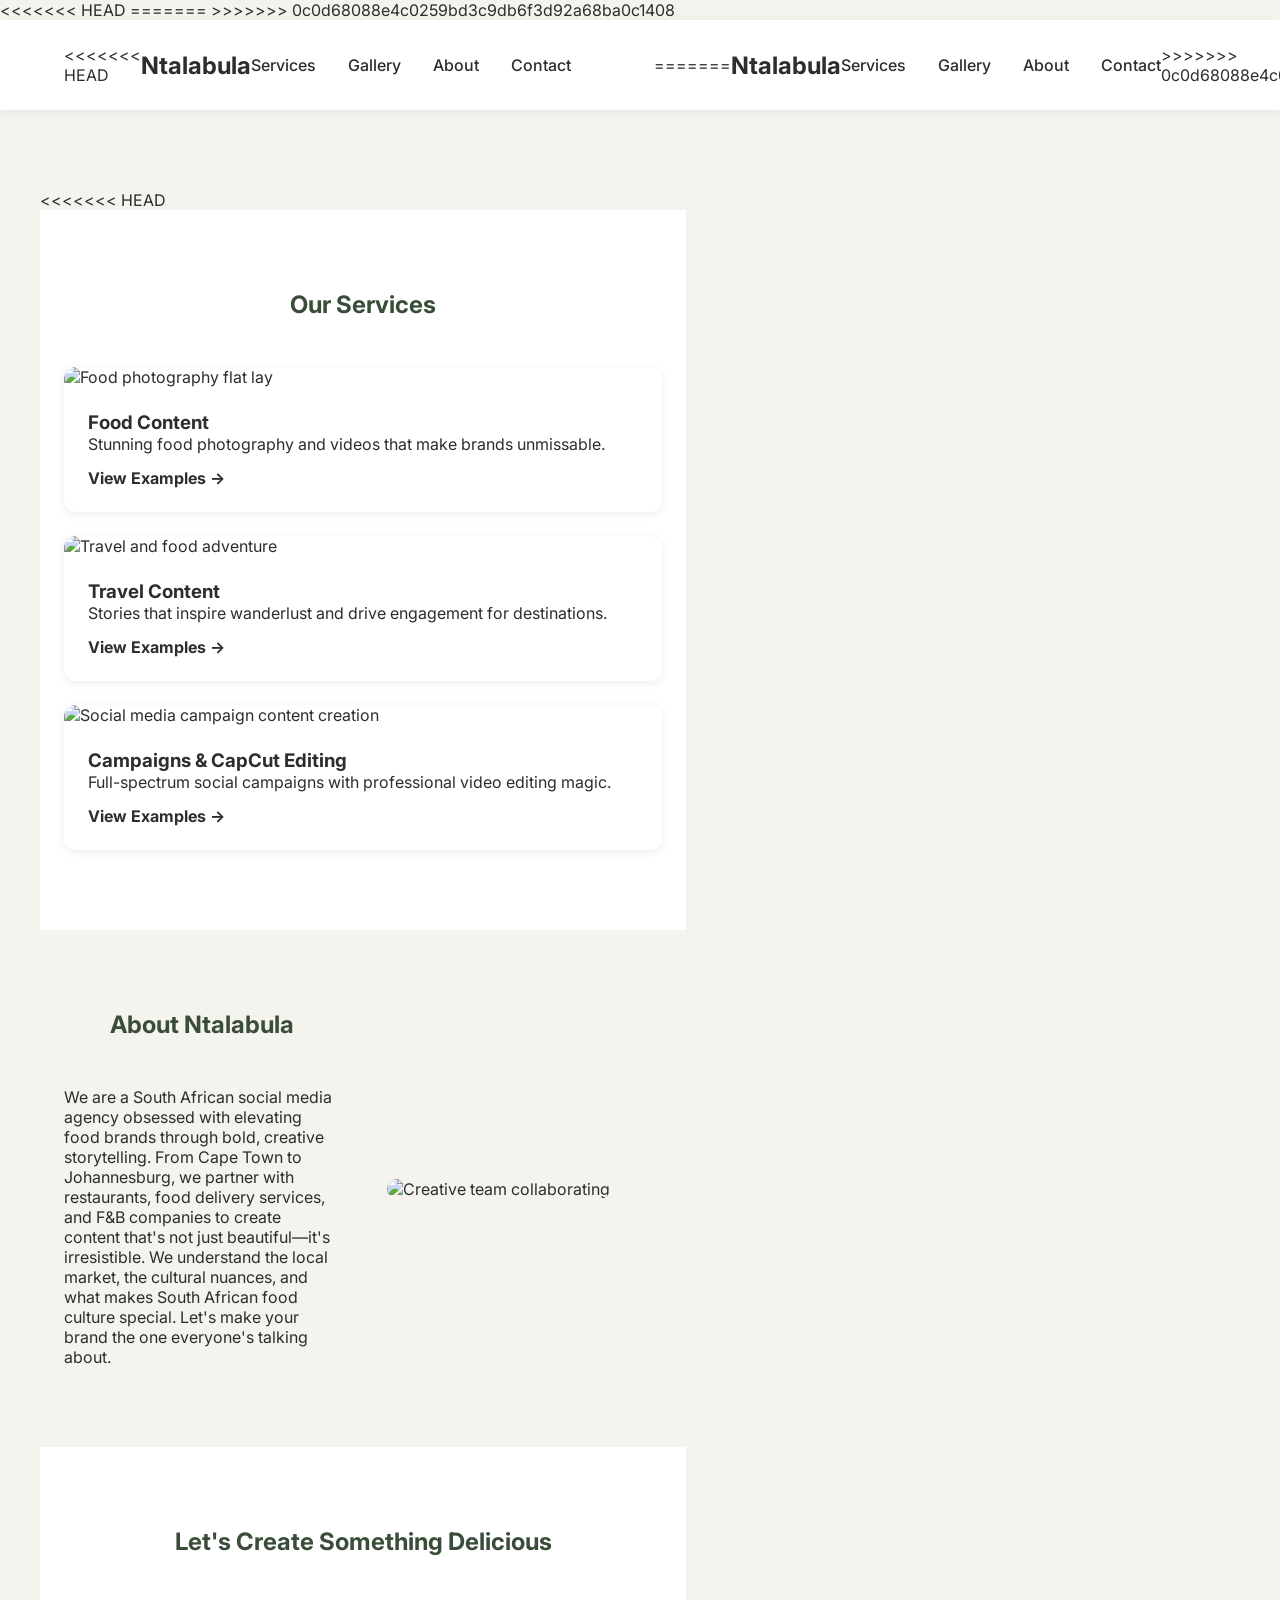
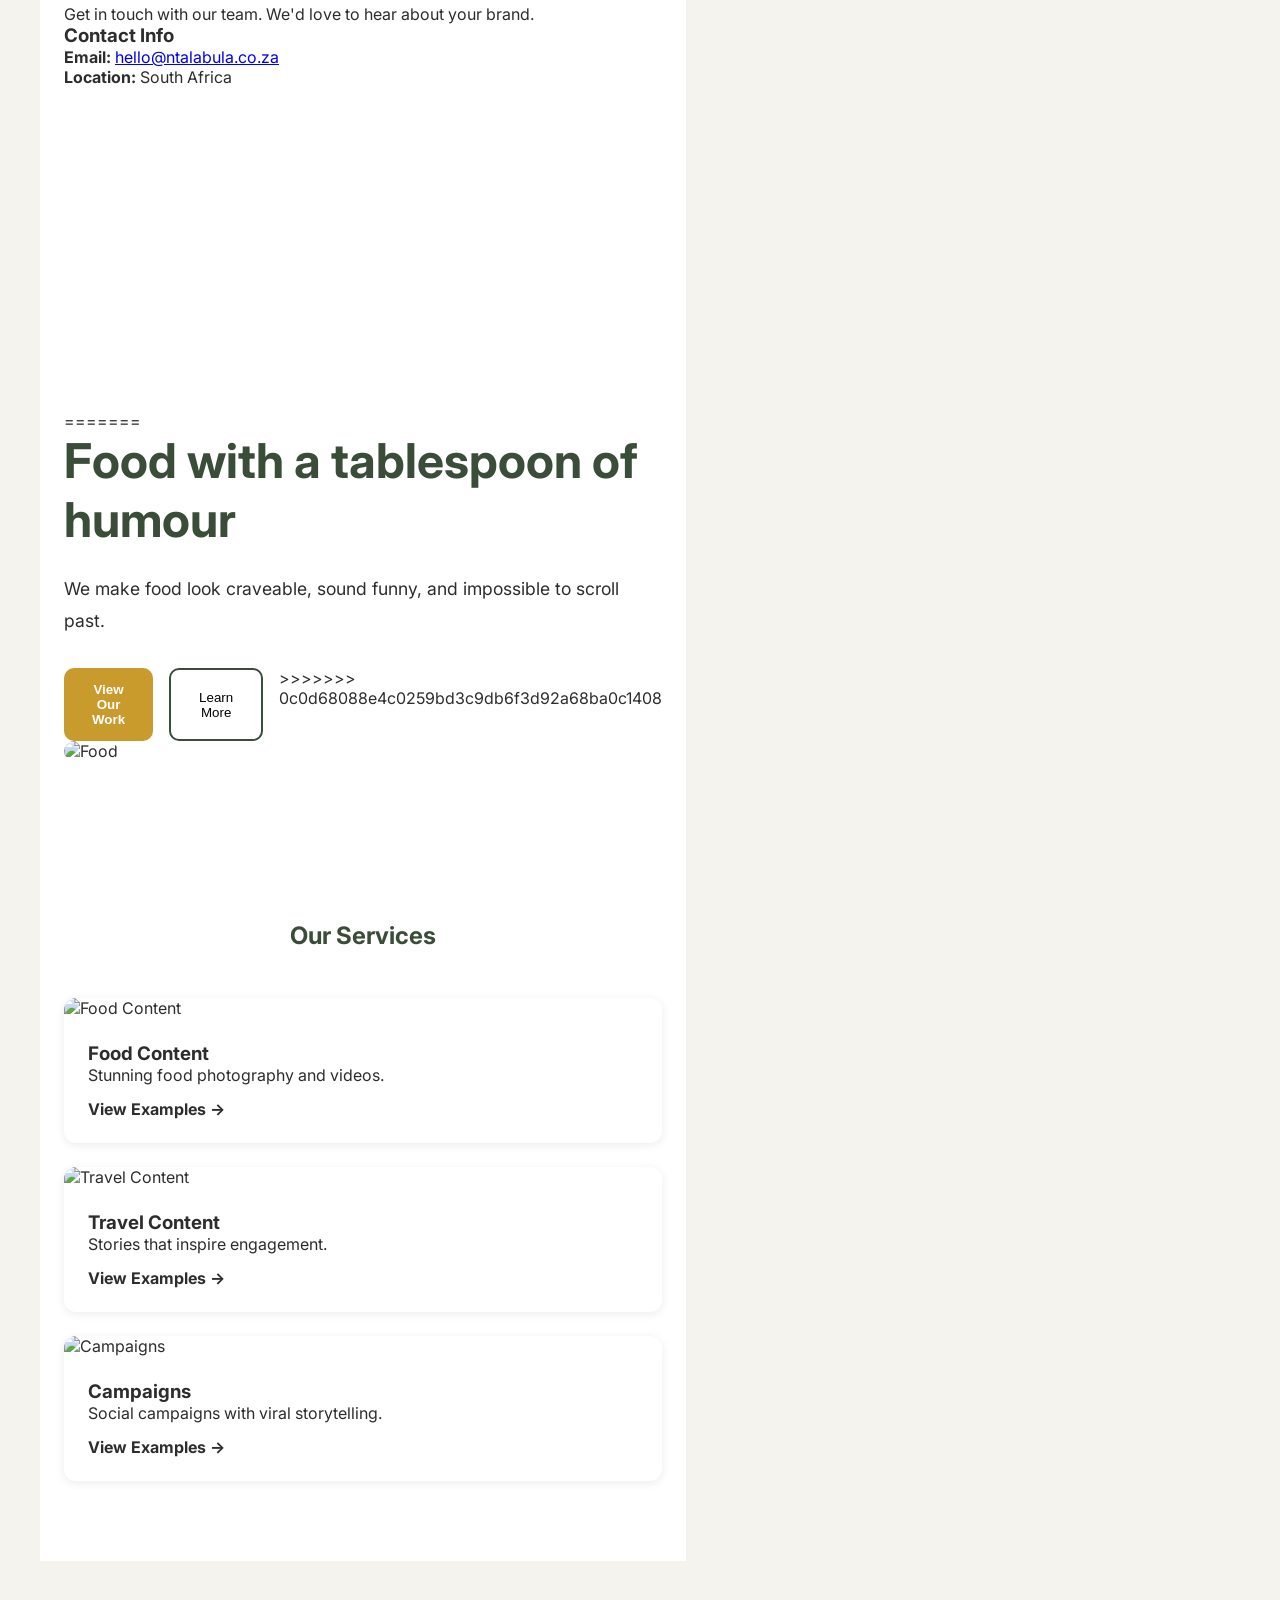
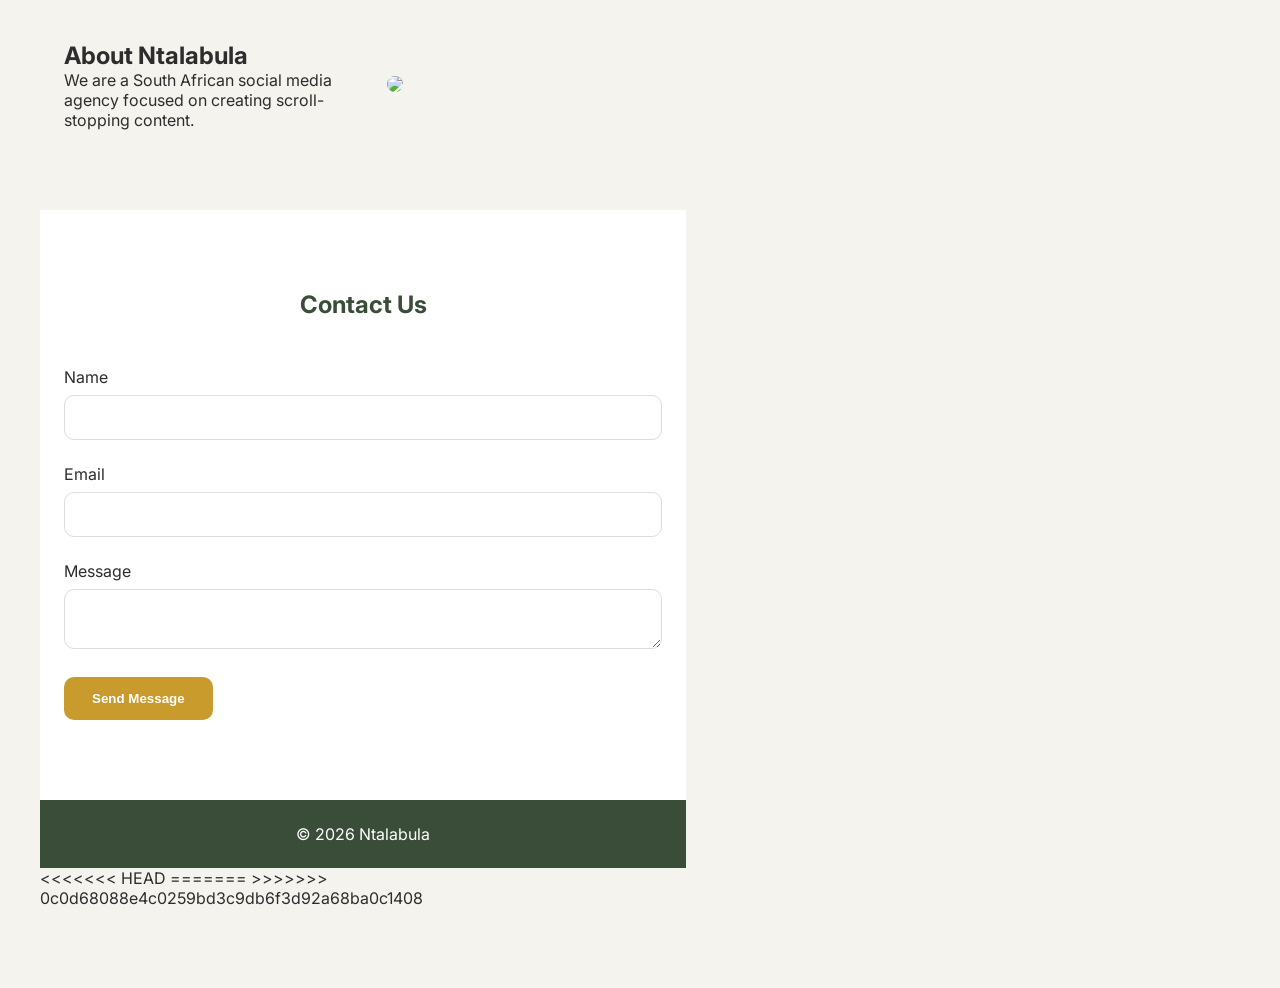
==== commit f76c3963: "Merge branch 'main' of https://github.com/AndileLondy/Ntalabula-SMS" ====
--- a/index.html
+++ b/index.html
@@ -3,10 +3,15 @@
 <head>
     <meta charset="UTF-8">
     <meta name="viewport" content="width=device-width, initial-scale=1.0">
-    <title>Ntalabula Social Media Solutions - Food Content Agency</title>
+    <title>Ntalabula</title>
+
+    <link rel="stylesheet" href="styles.css">
+
     <link rel="preconnect" href="https://fonts.googleapis.com">
     <link rel="preconnect" href="https://fonts.gstatic.com" crossorigin>
+
     <link href="https://fonts.googleapis.com/css2?family=Inter:wght@400;500;700&display=swap" rel="stylesheet">
+<<<<<<< HEAD
     <link rel="stylesheet" href="styles.css">
     <style>
         .hamburger {
@@ -88,11 +93,17 @@
             }
         }
     </style>
+=======
+>>>>>>> 0c0d68088e4c0259bd3c9db6f3d92a68ba0c1408
 </head>
+
 <body>
-    <!-- Header -->
+
+    <!-- HEADER -->
     <header class="header">
+
         <nav class="nav-container">
+<<<<<<< HEAD
             <div class="logo">Ntalabula</div>
             <ul class="nav-links" id="navLinks">
                 <li><a href="#services" class="nav-link" onclick="closeMenu()">Services</a></li>
@@ -106,26 +117,61 @@
                 <span></span>
                 <span></span>
             </button>
+=======
+
+            <!-- Logo -->
+            <div class="logo">
+                Ntalabula
+            </div>
+
+            <!-- Hamburger -->
+            <button class="menu-toggle" id="menuToggle">
+                ☰
+            </button>
+
+            <!-- Navigation -->
+            <ul class="nav-links" id="navLinks">
+
+                <li>
+                    <a href="#services" class="nav-link">
+                        Services
+                    </a>
+                </li>
+
+                <li>
+                    <a href="gallery.html" class="nav-link">
+                        Gallery
+                    </a>
+                </li>
+
+                <li>
+                    <a href="#about" class="nav-link">
+                        About
+                    </a>
+                </li>
+
+                <li>
+                    <a href="#contact" class="nav-link">
+                        Contact
+                    </a>
+                </li>
+
+            </ul>
+
+>>>>>>> 0c0d68088e4c0259bd3c9db6f3d92a68ba0c1408
         </nav>
+
     </header>
 
-    <!-- Hero Section -->
-    <section id="hero" class="hero">
+    <!-- HERO -->
+    <section class="hero">
+
         <div class="hero-wrapper">
+
+            <!-- Text -->
             <div class="hero-content">
-                <h1 class="hero-title">Food with a tablespoon of humour</h1>
-                <p class="hero-subtitle">We make food look craveable, sound funny, and impossible to scroll past.</p>
-                <div class="hero-buttons">
-                    <button class="btn-primary" onclick="document.getElementById('services').scrollIntoView({ behavior: 'smooth' })">View Our Work</button>
-                    <button class="btn-secondary" onclick="document.getElementById('about').scrollIntoView({ behavior: 'smooth' })">Learn More</button>
-                </div>
-            </div>
-            <div class="hero-image">
-                <img src="https://images.unsplash.com/photo-1495521821757-a1efb6729352?w=500&h=500&fit=crop" alt="Colorful food plating" class="hero-img">
-            </div>
-        </div>
-    </section>
-
+
+<<<<<<< HEAD
     <!-- Services Section -->
     <section id="services" class="services">
         <div class="section-wrapper">
@@ -190,63 +236,226 @@
                     <div class="map-container">
                         <iframe src="https://www.google.com/maps/embed?pb=!1m18!1m12!1m3!1d3585.823046783476!2d24.627120076344157!3d-26.204756376898986!2m3!1f0!2f0!3f0!3m2!1i1024!2i768!4f13.1!3m3!1m2!1s0x1e55158ae9a8caf5%3A0x1000000000000000!2sSouth%20Africa!5e0!3m2!1sen!2za!4v1234567890" width="100%" height="300" style="border:0; border-radius: 12px; margin-top: 20px;" allowfullscreen="" loading="lazy" referrerpolicy="no-referrer-when-downgrade"></iframe>
                     </div>
-                </div>
-
-                <form class="contact-form" id="contactForm">
-                    <div class="form-group">
-                        <label for="name">Name</label>
-                        <input type="text" id="name" name="name" required>
-                        <span class="form-error" id="nameError"></span>
-                    </div>
-
-                    <div class="form-group">
-                        <label for="email">Email</label>
-                        <input type="email" id="email" name="email" required>
-                        <span class="form-error" id="emailError"></span>
-                    </div>
-
-                    <div class="form-group">
-                        <label for="message">Message</label>
-                        <textarea id="message" name="message" rows="5" required></textarea>
-                        <span class="form-error" id="messageError"></span>
-                    </div>
-
-                    <button type="submit" class="btn-primary">Send Message</button>
-                    <span class="form-success" id="successMessage"></span>
-                </form>
-            </div>
-        </div>
-    </section>
-
-    <!-- Footer -->
+=======
+                <h1 class="hero-title">
+                    Food with a tablespoon of humour
+                </h1>
+
+                <p class="hero-subtitle">
+                    We make food look craveable, sound funny,
+                    and impossible to scroll past.
+                </p>
+
+                <div class="hero-buttons">
+
+                    <button class="btn-primary">
+                        View Our Work
+                    </button>
+
+                    <button class="btn-secondary">
+                        Learn More
+                    </button>
+
+>>>>>>> 0c0d68088e4c0259bd3c9db6f3d92a68ba0c1408
+                </div>
+
+            </div>
+
+            <!-- Image -->
+            <div class="hero-image">
+
+                <img
+                    src="https://images.unsplash.com/photo-1495521821757-a1efb6729352?w=900"
+                    alt="Food"
+                    class="hero-img">
+
+            </div>
+
+        </div>
+
+    </section>
+
+    <!-- SERVICES -->
+    <section class="services" id="services">
+
+        <div class="section-wrapper">
+
+            <h2 class="section-title">
+                Our Services
+            </h2>
+
+            <div class="services-grid">
+
+                <!-- CARD 1 -->
+                <div class="service-card">
+
+                    <img
+                        src="https://images.unsplash.com/photo-1504674900149-731c6541e5d9?w=800"
+                        class="service-image"
+                        alt="Food Content">
+
+                    <div class="service-content">
+
+                        <h3>
+                            Food Content
+                        </h3>
+
+                        <p>
+                            Stunning food photography and videos.
+                        </p>
+
+                        <a href="gallery.html" class="service-link">
+                            View Examples →
+                        </a>
+
+                    </div>
+
+                </div>
+
+                <!-- CARD 2 -->
+                <div class="service-card">
+
+                    <img
+                        src="https://images.unsplash.com/photo-1488646953014-85cb44e25828?w=800"
+                        class="service-image"
+                        alt="Travel Content">
+
+                    <div class="service-content">
+
+                        <h3>
+                            Travel Content
+                        </h3>
+
+                        <p>
+                            Stories that inspire engagement.
+                        </p>
+
+                        <a href="gallery.html" class="service-link">
+                            View Examples →
+                        </a>
+
+                    </div>
+
+                </div>
+
+                <!-- CARD 3 -->
+                <div class="service-card">
+
+                    <img
+                        src="https://images.unsplash.com/photo-1516738901601-eab0b2e9e6bd?w=800"
+                        class="service-image"
+                        alt="Campaigns">
+
+                    <div class="service-content">
+
+                        <h3>
+                            Campaigns
+                        </h3>
+
+                        <p>
+                            Social campaigns with viral storytelling.
+                        </p>
+
+                        <a href="gallery.html" class="service-link">
+                            View Examples →
+                        </a>
+
+                    </div>
+
+                </div>
+
+            </div>
+
+        </div>
+
+    </section>
+
+    <!-- ABOUT -->
+    <section class="about" id="about">
+
+        <div class="section-wrapper about-wrapper">
+
+            <div>
+
+                <h2>
+                    About Ntalabula
+                </h2>
+
+                <p>
+                    We are a South African social media agency
+                    focused on creating scroll-stopping content.
+                </p>
+
+            </div>
+
+            <div>
+
+                <img
+                    src="https://images.unsplash.com/photo-1556740733-2da063256c94?w=900"
+                    class="about-img">
+
+            </div>
+
+        </div>
+
+    </section>
+
+    <!-- CONTACT -->
+    <section class="contact" id="contact">
+
+        <div class="section-wrapper">
+
+            <h2 class="section-title">
+                Contact Us
+            </h2>
+
+            <form class="contact-form" id="contactForm">
+
+                <div class="form-group">
+
+                    <label>Name</label>
+
+                    <input type="text" id="name">
+
+                </div>
+
+                <div class="form-group">
+
+                    <label>Email</label>
+
+                    <input type="email" id="email">
+
+                </div>
+
+                <div class="form-group">
+
+                    <label>Message</label>
+
+                    <textarea id="message"></textarea>
+
+                </div>
+
+                <button class="btn-primary">
+                    Send Message
+                </button>
+
+            </form>
+
+        </div>
+
+    </section>
+
+    <!-- FOOTER -->
     <footer class="footer">
-        <div class="footer-content">
-            <p>&copy; 2026 Ntalabula Social Media Solutions. All rights reserved.</p>
-            <div class="social-links">
-                <a href="#" class="social-icon" aria-label="Instagram">
-                    <svg width="24" height="24" viewBox="0 0 24 24" fill="none">
-                        <rect x="2" y="2" width="20" height="20" rx="4" stroke="currentColor" stroke-width="2"/>
-                        <circle cx="12" cy="12" r="5" stroke="currentColor" stroke-width="2"/>
-                        <circle cx="17.5" cy="6.5" r="1.5" fill="currentColor"/>
-                    </svg>
-                </a>
-                <a href="#" class="social-icon" aria-label="LinkedIn">
-                    <svg width="24" height="24" viewBox="0 0 24 24" fill="none">
-                        <rect x="2" y="2" width="20" height="20" rx="2" stroke="currentColor" stroke-width="2"/>
-                        <path d="M7 9v8M7 7v0.01M11 9v8M17 9v8c0 1-1 2-2 2h-2c-1 0-2-1-2-2v-2" stroke="currentColor" stroke-width="2" stroke-linecap="round"/>
-                    </svg>
-                </a>
-                <a href="#" class="social-icon" aria-label="Twitter">
-                    <svg width="24" height="24" viewBox="0 0 24 24" fill="none">
-                        <path d="M22 4s-1.5 1-3 1.5c1-1.5.5-3-2-3-.5 0-1 .5-1.5 1-1-1-2.5-1.5-4.5-1.5C6 2 3 5 3 9v2C3 12 2 14 2 14" stroke="currentColor" stroke-width="2" stroke-linecap="round"/>
-                        <path d="M22 4c-1 1-3 3-3 3M2 14c0 2 2 4 6 4 4 0 6-2 6-2" stroke="currentColor" stroke-width="2" stroke-linecap="round"/>
-                    </svg>
-                </a>
-            </div>
-        </div>
+
+        <p>
+            © 2026 Ntalabula
+        </p>
+
     </footer>
 
     <script src="script.js"></script>
+<<<<<<< HEAD
     <script>
         function toggleMenu() {
             const nav = document.getElementById('navLinks');
@@ -271,5 +480,8 @@
             }
         });
     </script>
+=======
+
+>>>>>>> 0c0d68088e4c0259bd3c9db6f3d92a68ba0c1408
 </body>
 </html>
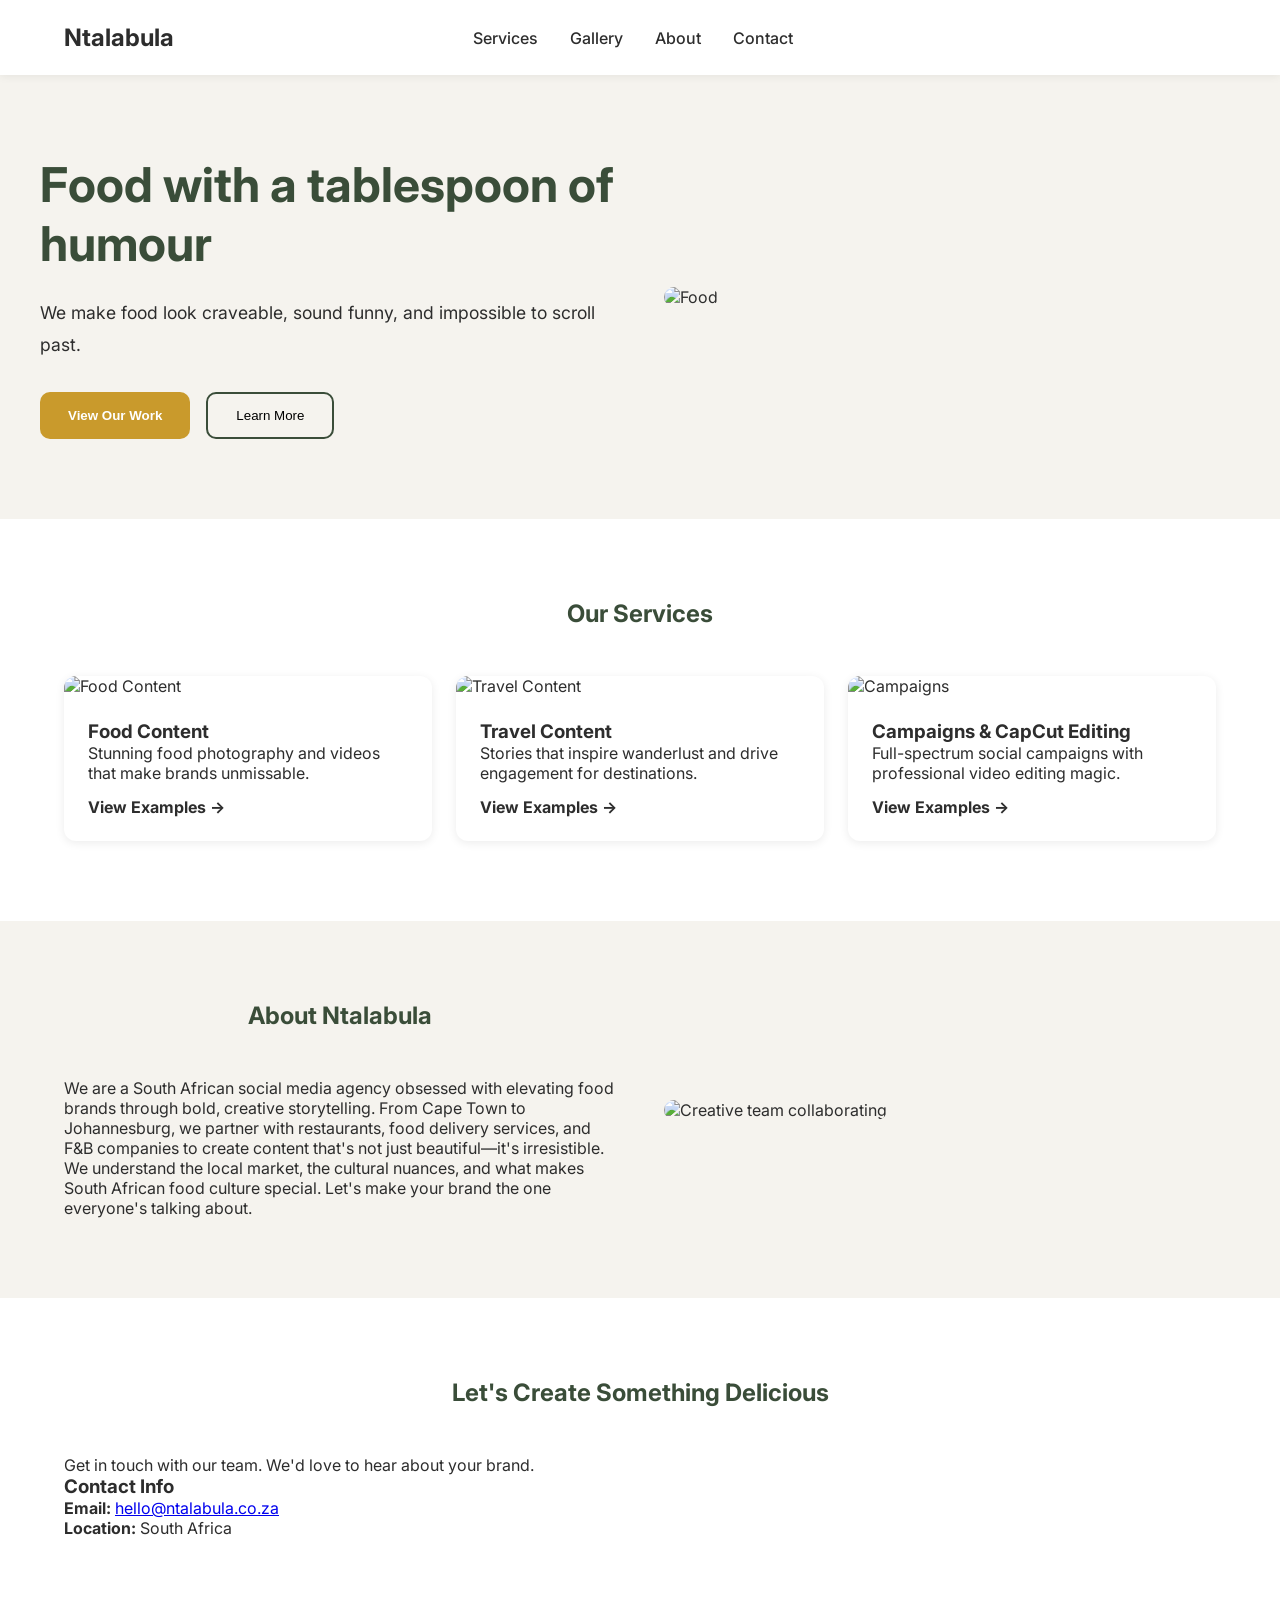
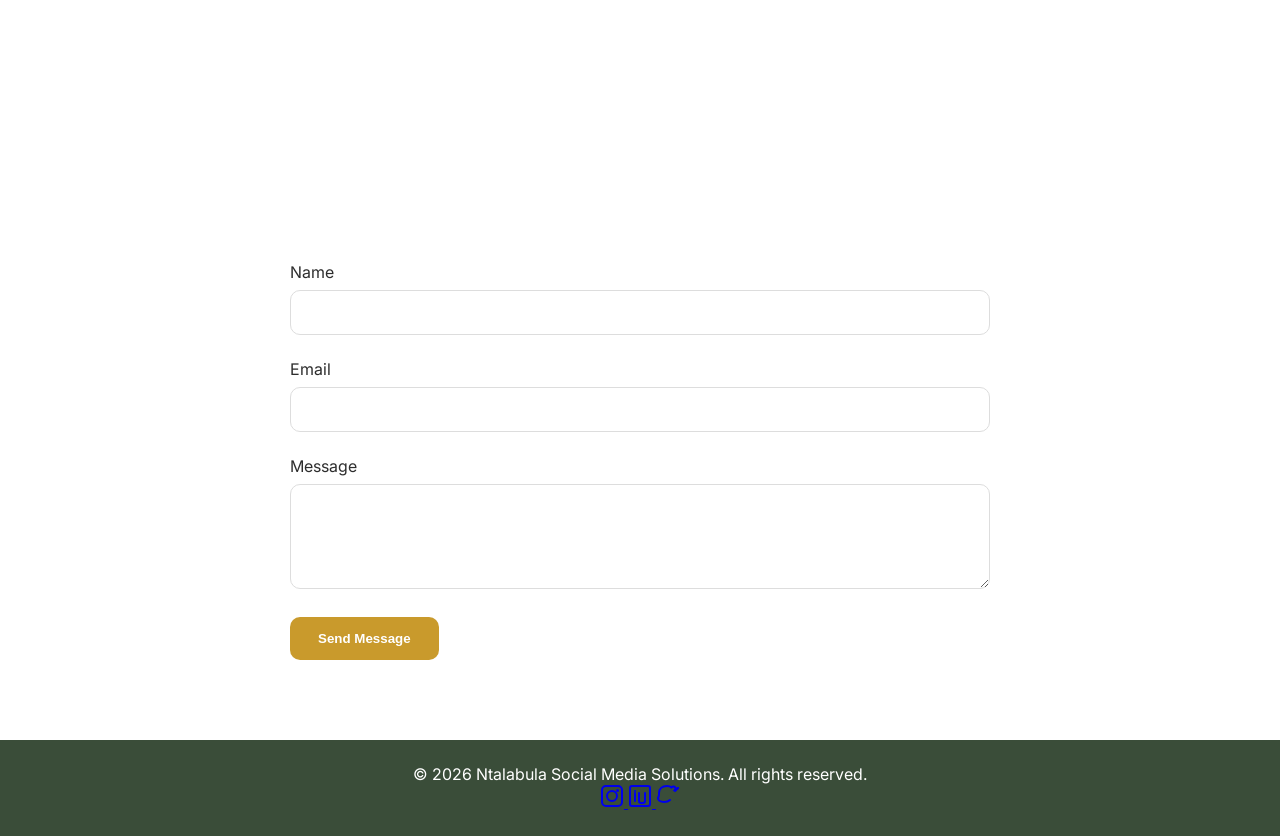
==== commit e44b2930: "Index update" ====
--- a/index.html
+++ b/index.html
@@ -4,14 +4,9 @@
     <meta charset="UTF-8">
     <meta name="viewport" content="width=device-width, initial-scale=1.0">
     <title>Ntalabula</title>
-
-    <link rel="stylesheet" href="styles.css">
-
     <link rel="preconnect" href="https://fonts.googleapis.com">
     <link rel="preconnect" href="https://fonts.gstatic.com" crossorigin>
-
     <link href="https://fonts.googleapis.com/css2?family=Inter:wght@400;500;700&display=swap" rel="stylesheet">
-<<<<<<< HEAD
     <link rel="stylesheet" href="styles.css">
     <style>
         .hamburger {
@@ -33,22 +28,12 @@
             transition: all 0.3s ease;
         }
 
-        .hamburger.open span:nth-child(1) {
-            transform: translateY(7px) rotate(45deg);
-        }
-
-        .hamburger.open span:nth-child(2) {
-            opacity: 0;
-        }
-
-        .hamburger.open span:nth-child(3) {
-            transform: translateY(-7px) rotate(-45deg);
-        }
+        .hamburger.open span:nth-child(1) { transform: translateY(7px) rotate(45deg); }
+        .hamburger.open span:nth-child(2) { opacity: 0; }
+        .hamburger.open span:nth-child(3) { transform: translateY(-7px) rotate(-45deg); }
 
         @media (max-width: 768px) {
-            .hamburger {
-                display: flex;
-            }
+            .hamburger { display: flex; }
 
             .nav-links {
                 display: none;
@@ -65,13 +50,8 @@
                 z-index: 999;
             }
 
-            .nav-links.open {
-                display: flex;
-            }
-
-            .nav-links li {
-                list-style: none;
-            }
+            .nav-links.open { display: flex; }
+            .nav-links li { list-style: none; }
 
             .nav-links .nav-link {
                 display: block;
@@ -80,30 +60,17 @@
                 border-bottom: 1px solid #f0f0f0;
             }
 
-            .nav-links li:last-child .nav-link {
-                border-bottom: none;
-            }
-
-            .cta-button {
-                display: none;
-            }
-
-            .header {
-                position: relative;
-            }
+            .nav-links li:last-child .nav-link { border-bottom: none; }
+            .cta-button { display: none; }
+            .header { position: relative; }
         }
     </style>
-=======
->>>>>>> 0c0d68088e4c0259bd3c9db6f3d92a68ba0c1408
 </head>
-
 <body>
 
     <!-- HEADER -->
     <header class="header">
-
         <nav class="nav-container">
-<<<<<<< HEAD
             <div class="logo">Ntalabula</div>
             <ul class="nav-links" id="navLinks">
                 <li><a href="#services" class="nav-link" onclick="closeMenu()">Services</a></li>
@@ -117,68 +84,34 @@
                 <span></span>
                 <span></span>
             </button>
-=======
-
-            <!-- Logo -->
-            <div class="logo">
-                Ntalabula
-            </div>
-
-            <!-- Hamburger -->
-            <button class="menu-toggle" id="menuToggle">
-                ☰
-            </button>
-
-            <!-- Navigation -->
-            <ul class="nav-links" id="navLinks">
-
-                <li>
-                    <a href="#services" class="nav-link">
-                        Services
-                    </a>
-                </li>
-
-                <li>
-                    <a href="gallery.html" class="nav-link">
-                        Gallery
-                    </a>
-                </li>
-
-                <li>
-                    <a href="#about" class="nav-link">
-                        About
-                    </a>
-                </li>
-
-                <li>
-                    <a href="#contact" class="nav-link">
-                        Contact
-                    </a>
-                </li>
-
-            </ul>
-
->>>>>>> 0c0d68088e4c0259bd3c9db6f3d92a68ba0c1408
         </nav>
-
     </header>
 
     <!-- HERO -->
-    <section class="hero">
-
+    <section class="hero" id="hero">
         <div class="hero-wrapper">
-
-            <!-- Text -->
             <div class="hero-content">
-
-<<<<<<< HEAD
-    <!-- Services Section -->
-    <section id="services" class="services">
+                <h1 class="hero-title">Food with a tablespoon of humour</h1>
+                <p class="hero-subtitle">We make food look craveable, sound funny, and impossible to scroll past.</p>
+                <div class="hero-buttons">
+                    <button class="btn-primary" onclick="document.getElementById('services').scrollIntoView({ behavior: 'smooth' })">View Our Work</button>
+                    <button class="btn-secondary" onclick="document.getElementById('about').scrollIntoView({ behavior: 'smooth' })">Learn More</button>
+                </div>
+            </div>
+            <div class="hero-image">
+                <img src="https://images.unsplash.com/photo-1495521821757-a1efb6729352?w=900" alt="Food" class="hero-img">
+            </div>
+        </div>
+    </section>
+
+    <!-- SERVICES -->
+    <section class="services" id="services">
         <div class="section-wrapper">
             <h2 class="section-title">Our Services</h2>
             <div class="services-grid">
+
                 <div class="service-card">
-                    <img src="https://images.unsplash.com/photo-1606787366850-de6330128bfc?w=400&h=300&fit=crop" alt="Food photography flat lay" class="service-image">
+                    <img src="https://images.unsplash.com/photo-1606787366850-de6330128bfc?w=400&h=300&fit=crop" class="service-image" alt="Food Content">
                     <div class="service-content">
                         <h3 class="service-title">Food Content</h3>
                         <p class="service-description">Stunning food photography and videos that make brands unmissable.</p>
@@ -187,7 +120,7 @@
                 </div>
 
                 <div class="service-card">
-                    <img src="https://images.unsplash.com/photo-1488646953014-85cb44e25828?w=400&h=300&fit=crop" alt="Travel and food adventure" class="service-image">
+                    <img src="https://images.unsplash.com/photo-1488646953014-85cb44e25828?w=400&h=300&fit=crop" class="service-image" alt="Travel Content">
                     <div class="service-content">
                         <h3 class="service-title">Travel Content</h3>
                         <p class="service-description">Stories that inspire wanderlust and drive engagement for destinations.</p>
@@ -196,19 +129,20 @@
                 </div>
 
                 <div class="service-card">
-                    <img src="https://images.unsplash.com/photo-1611162617213-7d7a39e9b1d7?w=400&h=300&fit=crop" alt="Social media campaign content creation" class="service-image">
+                    <img src="https://images.unsplash.com/photo-1611162617213-7d7a39e9b1d7?w=400&h=300&fit=crop" class="service-image" alt="Campaigns">
                     <div class="service-content">
                         <h3 class="service-title">Campaigns & CapCut Editing</h3>
                         <p class="service-description">Full-spectrum social campaigns with professional video editing magic.</p>
                         <a href="gallery.html" class="service-link">View Examples →</a>
                     </div>
                 </div>
-            </div>
-        </div>
-    </section>
-
-    <!-- About Section -->
-    <section id="about" class="about">
+
+            </div>
+        </div>
+    </section>
+
+    <!-- ABOUT -->
+    <section class="about" id="about">
         <div class="section-wrapper about-wrapper">
             <div class="about-content">
                 <h2 class="section-title">About Ntalabula</h2>
@@ -222,12 +156,11 @@
         </div>
     </section>
 
-    <!-- Contact Section -->
-    <section id="contact" class="contact">
+    <!-- CONTACT -->
+    <section class="contact" id="contact">
         <div class="section-wrapper contact-wrapper">
             <h2 class="section-title">Let's Create Something Delicious</h2>
             <p class="contact-subtitle">Get in touch with our team. We'd love to hear about your brand.</p>
-            
             <div class="contact-content">
                 <div class="contact-info">
                     <h3>Contact Info</h3>
@@ -236,226 +169,59 @@
                     <div class="map-container">
                         <iframe src="https://www.google.com/maps/embed?pb=!1m18!1m12!1m3!1d3585.823046783476!2d24.627120076344157!3d-26.204756376898986!2m3!1f0!2f0!3f0!3m2!1i1024!2i768!4f13.1!3m3!1m2!1s0x1e55158ae9a8caf5%3A0x1000000000000000!2sSouth%20Africa!5e0!3m2!1sen!2za!4v1234567890" width="100%" height="300" style="border:0; border-radius: 12px; margin-top: 20px;" allowfullscreen="" loading="lazy" referrerpolicy="no-referrer-when-downgrade"></iframe>
                     </div>
-=======
-                <h1 class="hero-title">
-                    Food with a tablespoon of humour
-                </h1>
-
-                <p class="hero-subtitle">
-                    We make food look craveable, sound funny,
-                    and impossible to scroll past.
-                </p>
-
-                <div class="hero-buttons">
-
-                    <button class="btn-primary">
-                        View Our Work
-                    </button>
-
-                    <button class="btn-secondary">
-                        Learn More
-                    </button>
-
->>>>>>> 0c0d68088e4c0259bd3c9db6f3d92a68ba0c1408
-                </div>
-
-            </div>
-
-            <!-- Image -->
-            <div class="hero-image">
-
-                <img
-                    src="https://images.unsplash.com/photo-1495521821757-a1efb6729352?w=900"
-                    alt="Food"
-                    class="hero-img">
-
-            </div>
-
-        </div>
-
-    </section>
-
-    <!-- SERVICES -->
-    <section class="services" id="services">
-
-        <div class="section-wrapper">
-
-            <h2 class="section-title">
-                Our Services
-            </h2>
-
-            <div class="services-grid">
-
-                <!-- CARD 1 -->
-                <div class="service-card">
-
-                    <img
-                        src="https://images.unsplash.com/photo-1504674900149-731c6541e5d9?w=800"
-                        class="service-image"
-                        alt="Food Content">
-
-                    <div class="service-content">
-
-                        <h3>
-                            Food Content
-                        </h3>
-
-                        <p>
-                            Stunning food photography and videos.
-                        </p>
-
-                        <a href="gallery.html" class="service-link">
-                            View Examples →
-                        </a>
-
-                    </div>
-
-                </div>
-
-                <!-- CARD 2 -->
-                <div class="service-card">
-
-                    <img
-                        src="https://images.unsplash.com/photo-1488646953014-85cb44e25828?w=800"
-                        class="service-image"
-                        alt="Travel Content">
-
-                    <div class="service-content">
-
-                        <h3>
-                            Travel Content
-                        </h3>
-
-                        <p>
-                            Stories that inspire engagement.
-                        </p>
-
-                        <a href="gallery.html" class="service-link">
-                            View Examples →
-                        </a>
-
-                    </div>
-
-                </div>
-
-                <!-- CARD 3 -->
-                <div class="service-card">
-
-                    <img
-                        src="https://images.unsplash.com/photo-1516738901601-eab0b2e9e6bd?w=800"
-                        class="service-image"
-                        alt="Campaigns">
-
-                    <div class="service-content">
-
-                        <h3>
-                            Campaigns
-                        </h3>
-
-                        <p>
-                            Social campaigns with viral storytelling.
-                        </p>
-
-                        <a href="gallery.html" class="service-link">
-                            View Examples →
-                        </a>
-
-                    </div>
-
-                </div>
-
-            </div>
-
-        </div>
-
-    </section>
-
-    <!-- ABOUT -->
-    <section class="about" id="about">
-
-        <div class="section-wrapper about-wrapper">
-
-            <div>
-
-                <h2>
-                    About Ntalabula
-                </h2>
-
-                <p>
-                    We are a South African social media agency
-                    focused on creating scroll-stopping content.
-                </p>
-
-            </div>
-
-            <div>
-
-                <img
-                    src="https://images.unsplash.com/photo-1556740733-2da063256c94?w=900"
-                    class="about-img">
-
-            </div>
-
-        </div>
-
-    </section>
-
-    <!-- CONTACT -->
-    <section class="contact" id="contact">
-
-        <div class="section-wrapper">
-
-            <h2 class="section-title">
-                Contact Us
-            </h2>
-
-            <form class="contact-form" id="contactForm">
-
-                <div class="form-group">
-
-                    <label>Name</label>
-
-                    <input type="text" id="name">
-
-                </div>
-
-                <div class="form-group">
-
-                    <label>Email</label>
-
-                    <input type="email" id="email">
-
-                </div>
-
-                <div class="form-group">
-
-                    <label>Message</label>
-
-                    <textarea id="message"></textarea>
-
-                </div>
-
-                <button class="btn-primary">
-                    Send Message
-                </button>
-
-            </form>
-
-        </div>
-
+                </div>
+                <form class="contact-form" id="contactForm">
+                    <div class="form-group">
+                        <label for="name">Name</label>
+                        <input type="text" id="name" name="name" required>
+                        <span class="form-error" id="nameError"></span>
+                    </div>
+                    <div class="form-group">
+                        <label for="email">Email</label>
+                        <input type="email" id="email" name="email" required>
+                        <span class="form-error" id="emailError"></span>
+                    </div>
+                    <div class="form-group">
+                        <label for="message">Message</label>
+                        <textarea id="message" name="message" rows="5" required></textarea>
+                        <span class="form-error" id="messageError"></span>
+                    </div>
+                    <button type="submit" class="btn-primary">Send Message</button>
+                    <span class="form-success" id="successMessage"></span>
+                </form>
+            </div>
+        </div>
     </section>
 
     <!-- FOOTER -->
     <footer class="footer">
-
-        <p>
-            © 2026 Ntalabula
-        </p>
-
+        <div class="footer-content">
+            <p>&copy; 2026 Ntalabula Social Media Solutions. All rights reserved.</p>
+            <div class="social-links">
+                <a href="#" class="social-icon" aria-label="Instagram">
+                    <svg width="24" height="24" viewBox="0 0 24 24" fill="none">
+                        <rect x="2" y="2" width="20" height="20" rx="4" stroke="currentColor" stroke-width="2"/>
+                        <circle cx="12" cy="12" r="5" stroke="currentColor" stroke-width="2"/>
+                        <circle cx="17.5" cy="6.5" r="1.5" fill="currentColor"/>
+                    </svg>
+                </a>
+                <a href="#" class="social-icon" aria-label="LinkedIn">
+                    <svg width="24" height="24" viewBox="0 0 24 24" fill="none">
+                        <rect x="2" y="2" width="20" height="20" rx="2" stroke="currentColor" stroke-width="2"/>
+                        <path d="M7 9v8M7 7v0.01M11 9v8M17 9v8c0 1-1 2-2 2h-2c-1 0-2-1-2-2v-2" stroke="currentColor" stroke-width="2" stroke-linecap="round"/>
+                    </svg>
+                </a>
+                <a href="#" class="social-icon" aria-label="Twitter">
+                    <svg width="24" height="24" viewBox="0 0 24 24" fill="none">
+                        <path d="M22 4s-1.5 1-3 1.5c1-1.5.5-3-2-3-.5 0-1 .5-1.5 1-1-1-2.5-1.5-4.5-1.5C6 2 3 5 3 9v2C3 12 2 14 2 14" stroke="currentColor" stroke-width="2" stroke-linecap="round"/>
+                        <path d="M22 4c-1 1-3 3-3 3M2 14c0 2 2 4 6 4 4 0 6-2 6-2" stroke="currentColor" stroke-width="2" stroke-linecap="round"/>
+                    </svg>
+                </a>
+            </div>
+        </div>
     </footer>
 
     <script src="script.js"></script>
-<<<<<<< HEAD
     <script>
         function toggleMenu() {
             const nav = document.getElementById('navLinks');
@@ -471,7 +237,6 @@
             btn.classList.remove('open');
         }
 
-        // Close menu when clicking outside
         document.addEventListener('click', function(e) {
             const nav = document.getElementById('navLinks');
             const btn = document.getElementById('hamburger');
@@ -480,8 +245,5 @@
             }
         });
     </script>
-=======
-
->>>>>>> 0c0d68088e4c0259bd3c9db6f3d92a68ba0c1408
 </body>
 </html>
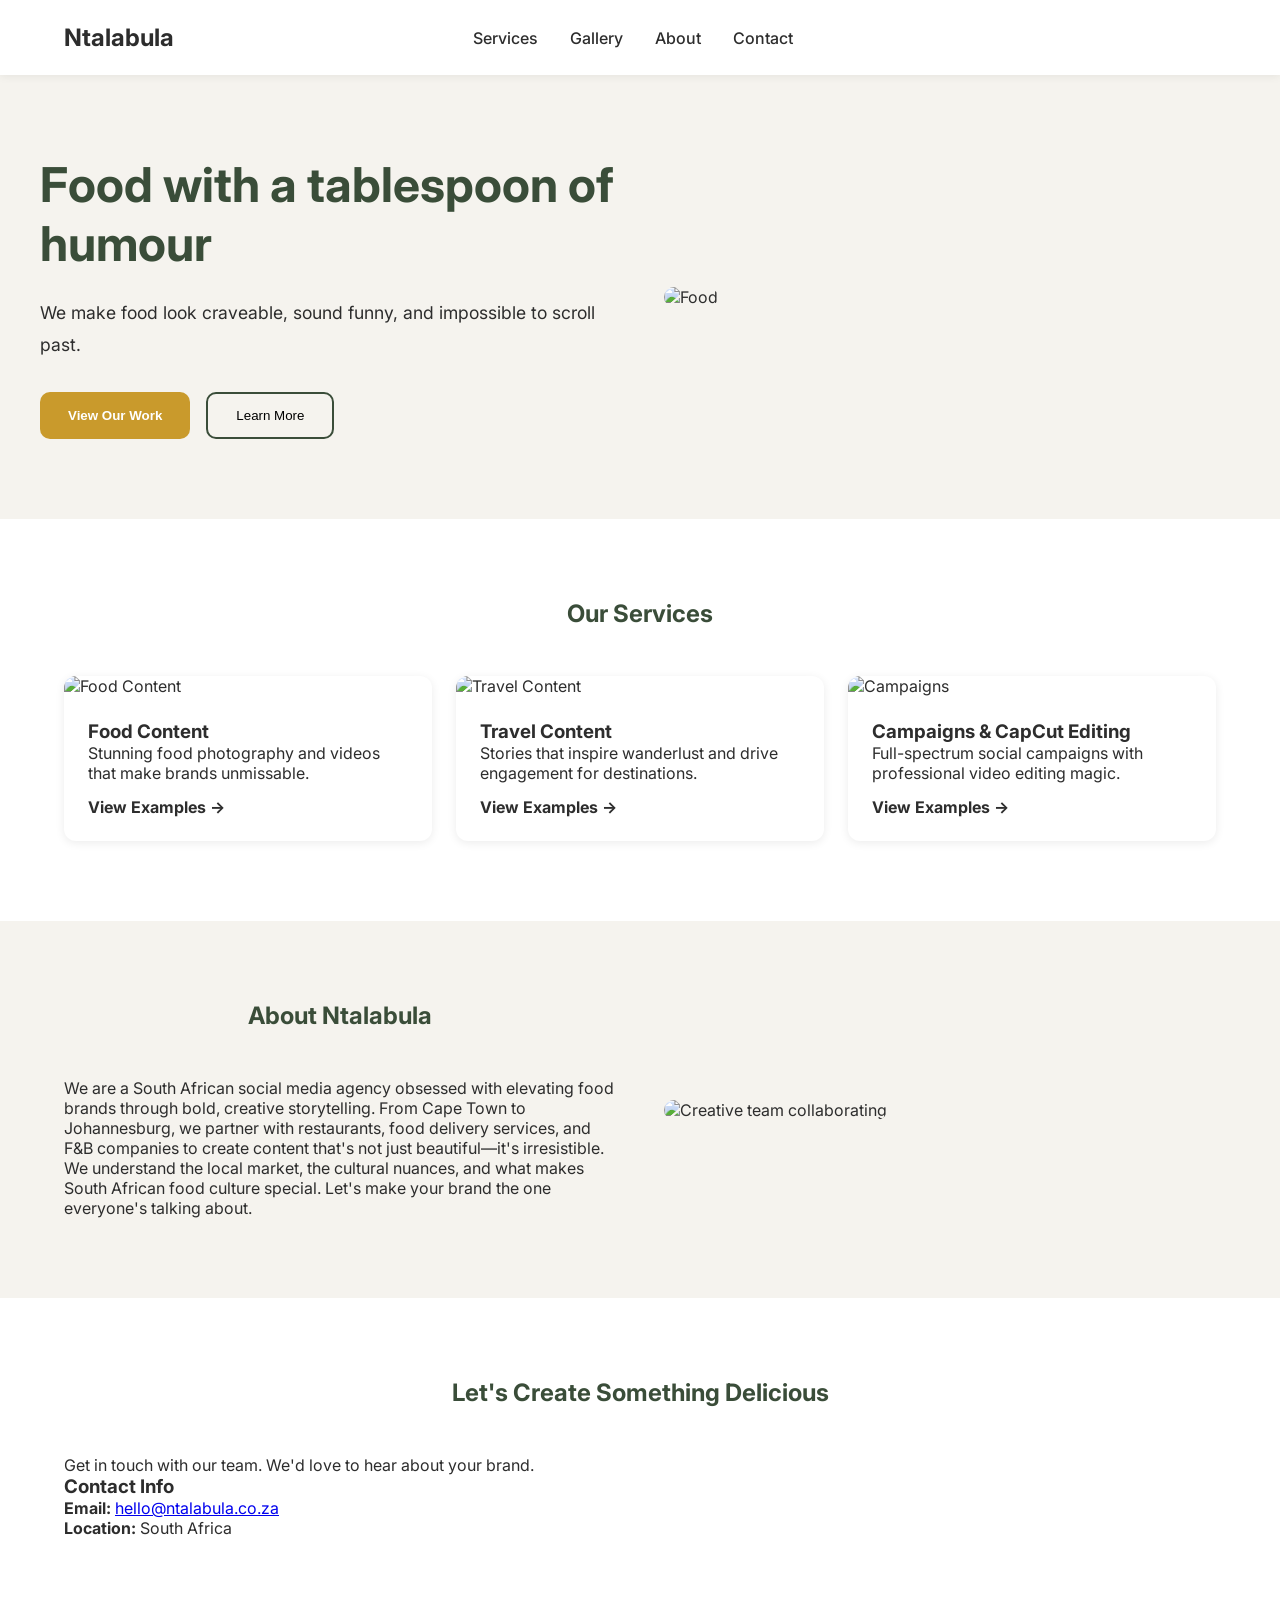
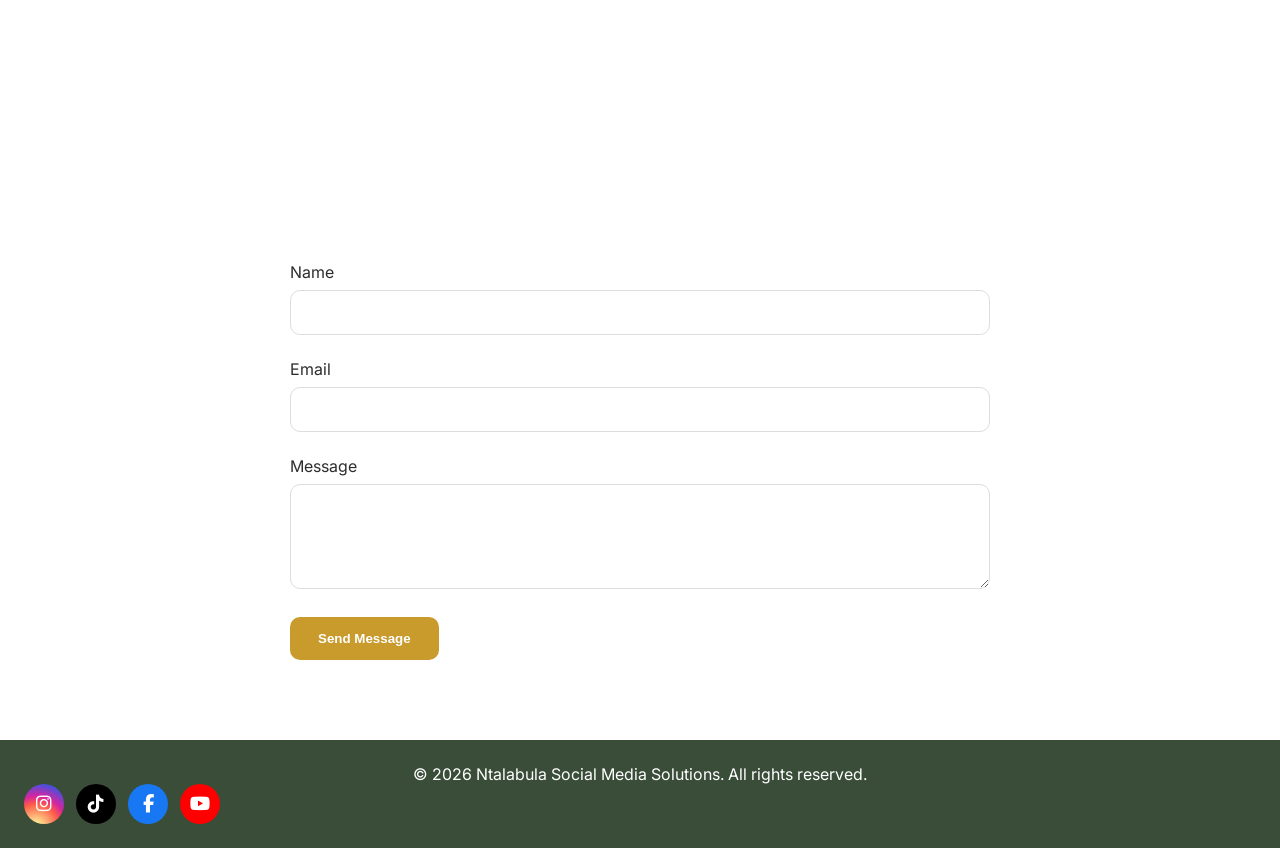
==== commit 6c7dcec5: "footer changes" ====
--- a/index.html
+++ b/index.html
@@ -8,6 +8,7 @@
     <link rel="preconnect" href="https://fonts.gstatic.com" crossorigin>
     <link href="https://fonts.googleapis.com/css2?family=Inter:wght@400;500;700&display=swap" rel="stylesheet">
     <link rel="stylesheet" href="styles.css">
+    <link rel="stylesheet" href="https://cdnjs.cloudflare.com/ajax/libs/font-awesome/6.5.0/css/all.min.css">
     <style>
         .hamburger {
             display: none;
@@ -63,6 +64,50 @@
             .nav-links li:last-child .nav-link { border-bottom: none; }
             .cta-button { display: none; }
             .header { position: relative; }
+        }
+
+        /* Social icons */
+        .social-links {
+            display: flex;
+            gap: 12px;
+            align-items: center;
+        }
+
+        .social-icon {
+            display: flex;
+            align-items: center;
+            justify-content: center;
+            width: 40px;
+            height: 40px;
+            border-radius: 50%;
+            text-decoration: none;
+            font-size: 18px;
+            transition: transform 0.2s ease, opacity 0.2s ease;
+        }
+
+        .social-icon:hover {
+            transform: translateY(-3px);
+            opacity: 0.85;
+        }
+
+        .social-icon.instagram {
+            background: radial-gradient(circle at 30% 107%, #fdf497 0%, #fdf497 5%, #fd5949 45%, #d6249f 60%, #285AEB 90%);
+            color: #fff;
+        }
+
+        .social-icon.tiktok {
+            background: #000;
+            color: #fff;
+        }
+
+        .social-icon.facebook {
+            background: #1877F2;
+            color: #fff;
+        }
+
+        .social-icon.youtube {
+            background: #FF0000;
+            color: #fff;
         }
     </style>
 </head>
@@ -198,24 +243,17 @@
         <div class="footer-content">
             <p>&copy; 2026 Ntalabula Social Media Solutions. All rights reserved.</p>
             <div class="social-links">
-                <a href="#" class="social-icon" aria-label="Instagram">
-                    <svg width="24" height="24" viewBox="0 0 24 24" fill="none">
-                        <rect x="2" y="2" width="20" height="20" rx="4" stroke="currentColor" stroke-width="2"/>
-                        <circle cx="12" cy="12" r="5" stroke="currentColor" stroke-width="2"/>
-                        <circle cx="17.5" cy="6.5" r="1.5" fill="currentColor"/>
-                    </svg>
-                </a>
-                <a href="#" class="social-icon" aria-label="LinkedIn">
-                    <svg width="24" height="24" viewBox="0 0 24 24" fill="none">
-                        <rect x="2" y="2" width="20" height="20" rx="2" stroke="currentColor" stroke-width="2"/>
-                        <path d="M7 9v8M7 7v0.01M11 9v8M17 9v8c0 1-1 2-2 2h-2c-1 0-2-1-2-2v-2" stroke="currentColor" stroke-width="2" stroke-linecap="round"/>
-                    </svg>
-                </a>
-                <a href="#" class="social-icon" aria-label="Twitter">
-                    <svg width="24" height="24" viewBox="0 0 24 24" fill="none">
-                        <path d="M22 4s-1.5 1-3 1.5c1-1.5.5-3-2-3-.5 0-1 .5-1.5 1-1-1-2.5-1.5-4.5-1.5C6 2 3 5 3 9v2C3 12 2 14 2 14" stroke="currentColor" stroke-width="2" stroke-linecap="round"/>
-                        <path d="M22 4c-1 1-3 3-3 3M2 14c0 2 2 4 6 4 4 0 6-2 6-2" stroke="currentColor" stroke-width="2" stroke-linecap="round"/>
-                    </svg>
+                <a href="#" class="social-icon instagram" aria-label="Instagram">
+                    <i class="fa-brands fa-instagram"></i>
+                </a>
+                <a href="#" class="social-icon tiktok" aria-label="TikTok">
+                    <i class="fa-brands fa-tiktok"></i>
+                </a>
+                <a href="#" class="social-icon facebook" aria-label="Facebook">
+                    <i class="fa-brands fa-facebook-f"></i>
+                </a>
+                <a href="#" class="social-icon youtube" aria-label="YouTube">
+                    <i class="fa-brands fa-youtube"></i>
                 </a>
             </div>
         </div>
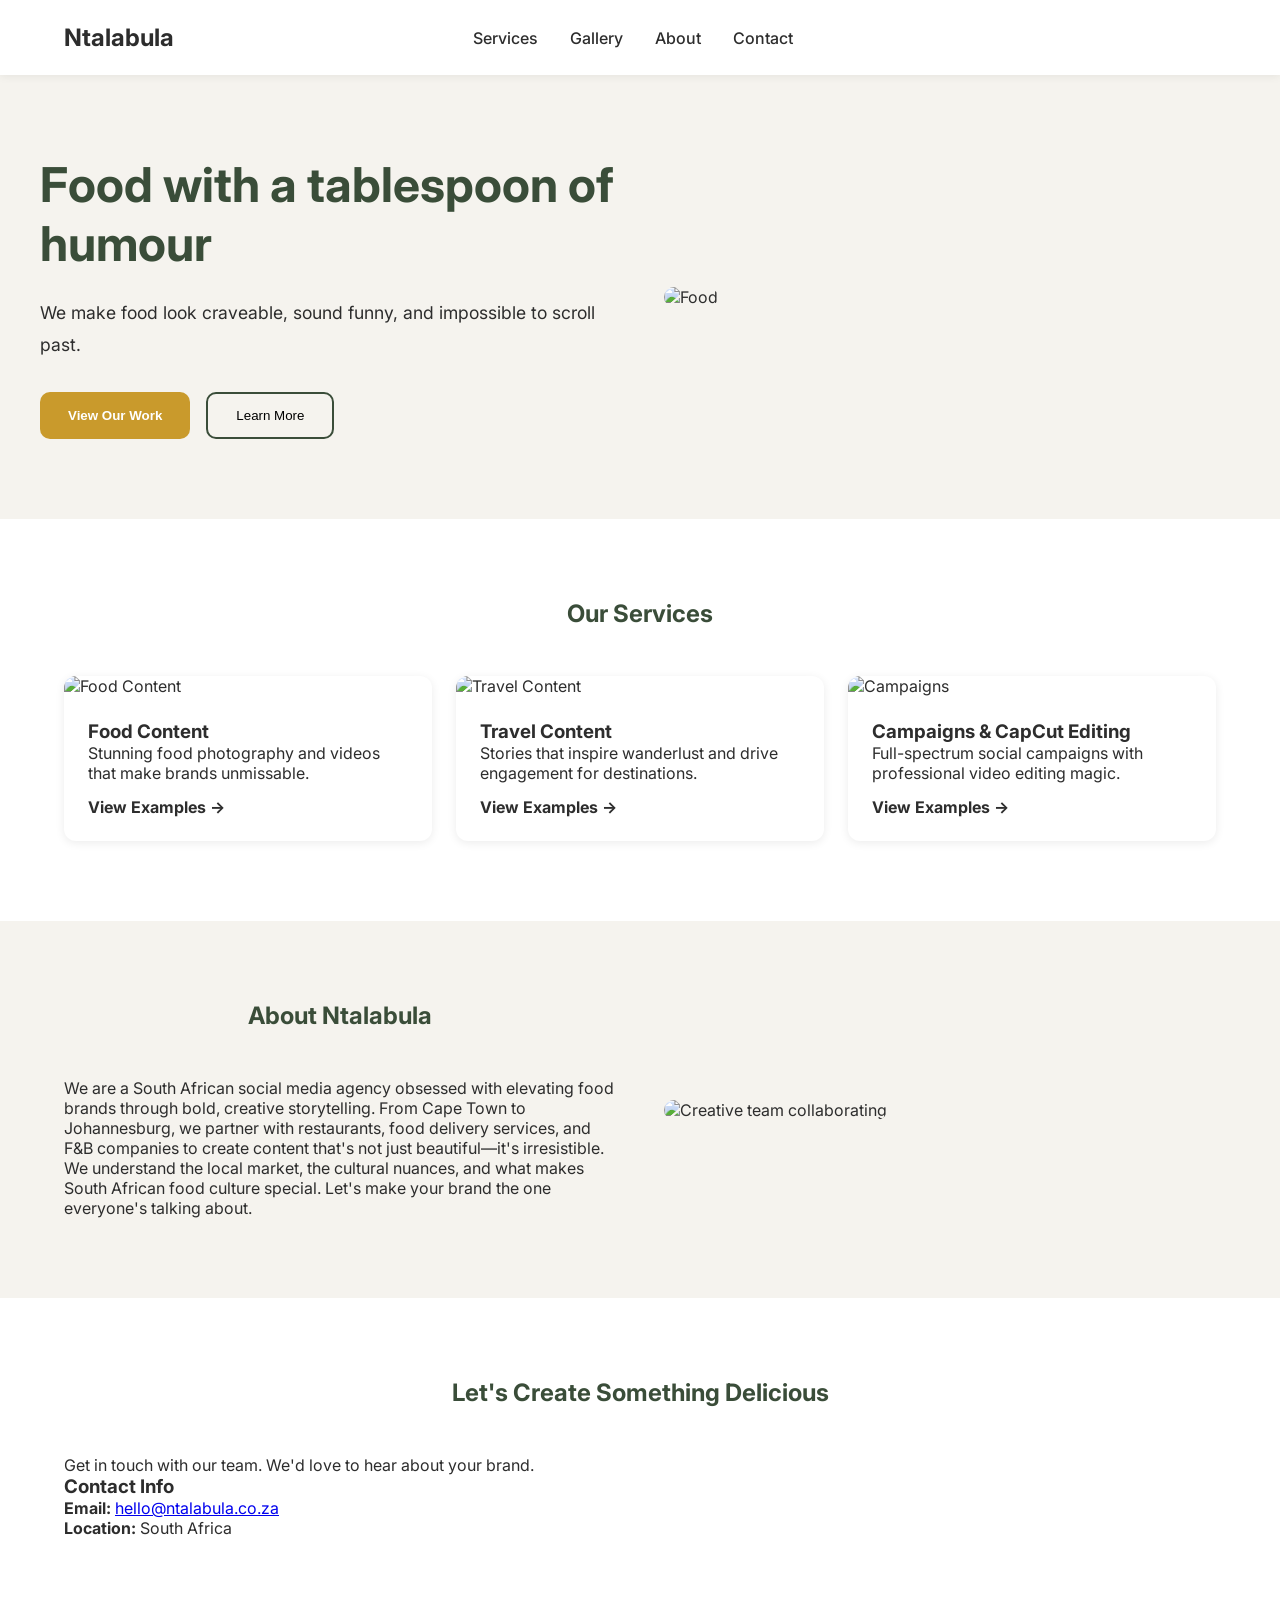
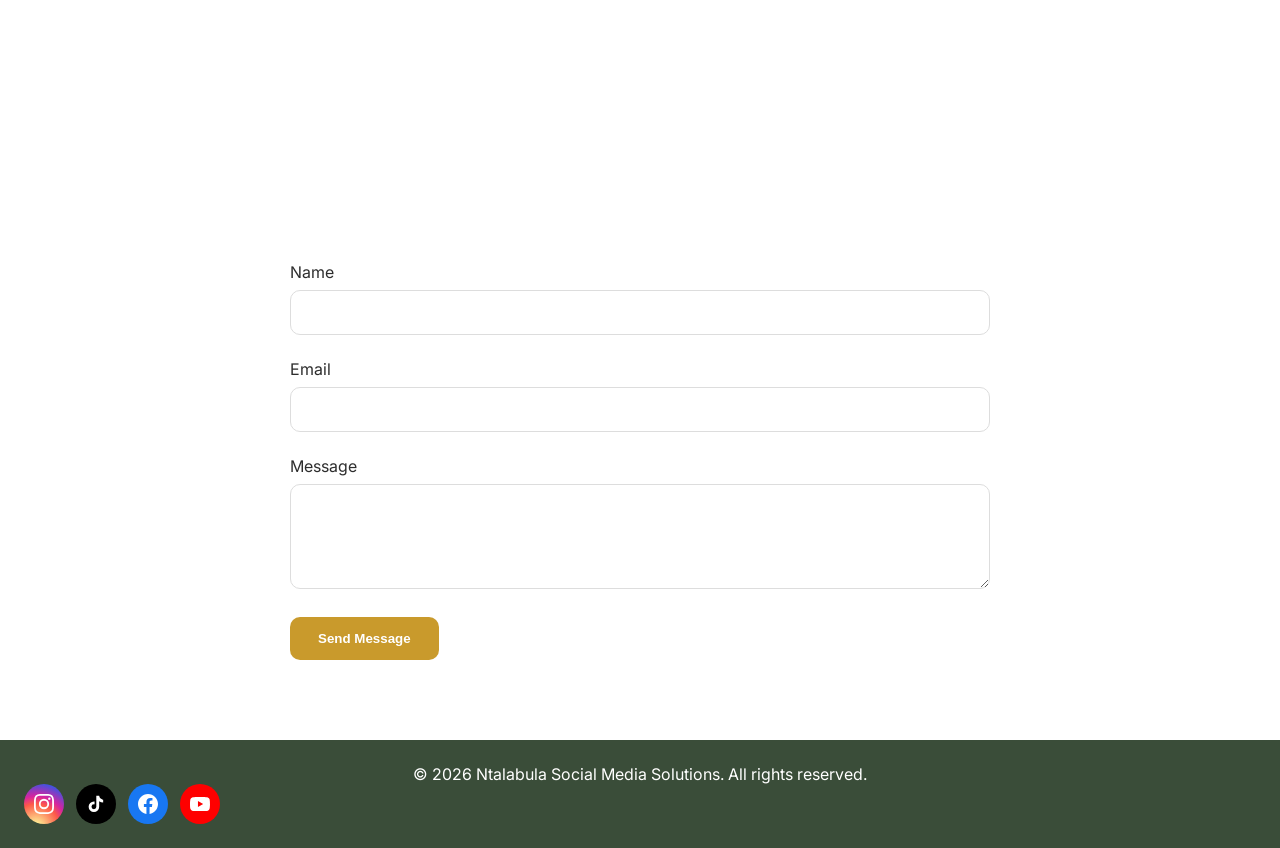
==== commit 419d7e4a: "Footer" ====
--- a/index.html
+++ b/index.html
@@ -8,7 +8,6 @@
     <link rel="preconnect" href="https://fonts.gstatic.com" crossorigin>
     <link href="https://fonts.googleapis.com/css2?family=Inter:wght@400;500;700&display=swap" rel="stylesheet">
     <link rel="stylesheet" href="styles.css">
-    <link rel="stylesheet" href="https://cdnjs.cloudflare.com/ajax/libs/font-awesome/6.5.0/css/all.min.css">
     <style>
         .hamburger {
             display: none;
@@ -66,7 +65,6 @@
             .header { position: relative; }
         }
 
-        /* Social icons */
         .social-links {
             display: flex;
             gap: 12px;
@@ -81,8 +79,8 @@
             height: 40px;
             border-radius: 50%;
             text-decoration: none;
-            font-size: 18px;
             transition: transform 0.2s ease, opacity 0.2s ease;
+            flex-shrink: 0;
         }
 
         .social-icon:hover {
@@ -92,23 +90,11 @@
 
         .social-icon.instagram {
             background: radial-gradient(circle at 30% 107%, #fdf497 0%, #fdf497 5%, #fd5949 45%, #d6249f 60%, #285AEB 90%);
-            color: #fff;
-        }
-
-        .social-icon.tiktok {
-            background: #000;
-            color: #fff;
-        }
-
-        .social-icon.facebook {
-            background: #1877F2;
-            color: #fff;
-        }
-
-        .social-icon.youtube {
-            background: #FF0000;
-            color: #fff;
-        }
+        }
+
+        .social-icon.tiktok { background: #000; }
+        .social-icon.facebook { background: #1877F2; }
+        .social-icon.youtube { background: #FF0000; }
     </style>
 </head>
 <body>
@@ -154,7 +140,6 @@
         <div class="section-wrapper">
             <h2 class="section-title">Our Services</h2>
             <div class="services-grid">
-
                 <div class="service-card">
                     <img src="https://images.unsplash.com/photo-1606787366850-de6330128bfc?w=400&h=300&fit=crop" class="service-image" alt="Food Content">
                     <div class="service-content">
@@ -163,7 +148,6 @@
                         <a href="gallery.html" class="service-link">View Examples →</a>
                     </div>
                 </div>
-
                 <div class="service-card">
                     <img src="https://images.unsplash.com/photo-1488646953014-85cb44e25828?w=400&h=300&fit=crop" class="service-image" alt="Travel Content">
                     <div class="service-content">
@@ -172,7 +156,6 @@
                         <a href="gallery.html" class="service-link">View Examples →</a>
                     </div>
                 </div>
-
                 <div class="service-card">
                     <img src="https://images.unsplash.com/photo-1611162617213-7d7a39e9b1d7?w=400&h=300&fit=crop" class="service-image" alt="Campaigns">
                     <div class="service-content">
@@ -181,7 +164,6 @@
                         <a href="gallery.html" class="service-link">View Examples →</a>
                     </div>
                 </div>
-
             </div>
         </div>
     </section>
@@ -243,18 +225,35 @@
         <div class="footer-content">
             <p>&copy; 2026 Ntalabula Social Media Solutions. All rights reserved.</p>
             <div class="social-links">
+
+                <!-- Instagram -->
                 <a href="#" class="social-icon instagram" aria-label="Instagram">
-                    <i class="fa-brands fa-instagram"></i>
-                </a>
+                    <svg width="20" height="20" viewBox="0 0 24 24" fill="white" xmlns="http://www.w3.org/2000/svg">
+                        <path d="M12 2.163c3.204 0 3.584.012 4.85.07 3.252.148 4.771 1.691 4.919 4.919.058 1.265.069 1.645.069 4.849 0 3.205-.012 3.584-.069 4.849-.149 3.225-1.664 4.771-4.919 4.919-1.266.058-1.644.07-4.85.07-3.204 0-3.584-.012-4.849-.07-3.26-.149-4.771-1.699-4.919-4.92-.058-1.265-.07-1.644-.07-4.849 0-3.204.013-3.583.07-4.849.149-3.227 1.664-4.771 4.919-4.919 1.266-.057 1.645-.069 4.849-.069zM12 0C8.741 0 8.333.014 7.053.072 2.695.272.273 2.69.073 7.052.014 8.333 0 8.741 0 12c0 3.259.014 3.668.072 4.948.2 4.358 2.618 6.78 6.98 6.98C8.333 23.986 8.741 24 12 24c3.259 0 3.668-.014 4.948-.072 4.354-.2 6.782-2.618 6.979-6.98.059-1.28.073-1.689.073-4.948 0-3.259-.014-3.667-.072-4.947-.196-4.354-2.617-6.78-6.979-6.98C15.668.014 15.259 0 12 0zm0 5.838a6.162 6.162 0 100 12.324 6.162 6.162 0 000-12.324zM12 16a4 4 0 110-8 4 4 0 010 8zm6.406-11.845a1.44 1.44 0 100 2.881 1.44 1.44 0 000-2.881z"/>
+                    </svg>
+                </a>
+
+                <!-- TikTok -->
                 <a href="#" class="social-icon tiktok" aria-label="TikTok">
-                    <i class="fa-brands fa-tiktok"></i>
-                </a>
+                    <svg width="20" height="20" viewBox="0 0 24 24" fill="white" xmlns="http://www.w3.org/2000/svg">
+                        <path d="M19.59 6.69a4.83 4.83 0 01-3.77-4.25V2h-3.45v13.67a2.89 2.89 0 01-2.88 2.5 2.89 2.89 0 01-2.89-2.89 2.89 2.89 0 012.89-2.89c.28 0 .54.04.79.1V9.01a6.33 6.33 0 00-.79-.05 6.34 6.34 0 00-6.34 6.34 6.34 6.34 0 006.34 6.34 6.34 6.34 0 006.33-6.34V8.69a8.18 8.18 0 004.78 1.52V6.75a4.85 4.85 0 01-1.01-.06z"/>
+                    </svg>
+                </a>
+
+                <!-- Facebook -->
                 <a href="#" class="social-icon facebook" aria-label="Facebook">
-                    <i class="fa-brands fa-facebook-f"></i>
-                </a>
+                    <svg width="20" height="20" viewBox="0 0 24 24" fill="white" xmlns="http://www.w3.org/2000/svg">
+                        <path d="M24 12.073C24 5.405 18.627 0 12 0S0 5.405 0 12.073C0 18.1 4.388 23.094 10.125 24v-8.437H7.078v-3.49h3.047V9.41c0-3.025 1.791-4.697 4.533-4.697 1.312 0 2.686.236 2.686.236v2.97h-1.513c-1.491 0-1.956.93-1.956 1.886v2.268h3.328l-.532 3.49h-2.796V24C19.612 23.094 24 18.1 24 12.073z"/>
+                    </svg>
+                </a>
+
+                <!-- YouTube -->
                 <a href="#" class="social-icon youtube" aria-label="YouTube">
-                    <i class="fa-brands fa-youtube"></i>
-                </a>
+                    <svg width="20" height="20" viewBox="0 0 24 24" fill="white" xmlns="http://www.w3.org/2000/svg">
+                        <path d="M23.498 6.186a3.016 3.016 0 00-2.122-2.136C19.505 3.545 12 3.545 12 3.545s-7.505 0-9.377.505A3.017 3.017 0 00.502 6.186C0 8.07 0 12 0 12s0 3.93.502 5.814a3.016 3.016 0 002.122 2.136c1.871.505 9.376.505 9.376.505s7.505 0 9.377-.505a3.015 3.015 0 002.122-2.136C24 15.93 24 12 24 12s0-3.93-.502-5.814zM9.545 15.568V8.432L15.818 12l-6.273 3.568z"/>
+                    </svg>
+                </a>
+
             </div>
         </div>
     </footer>
